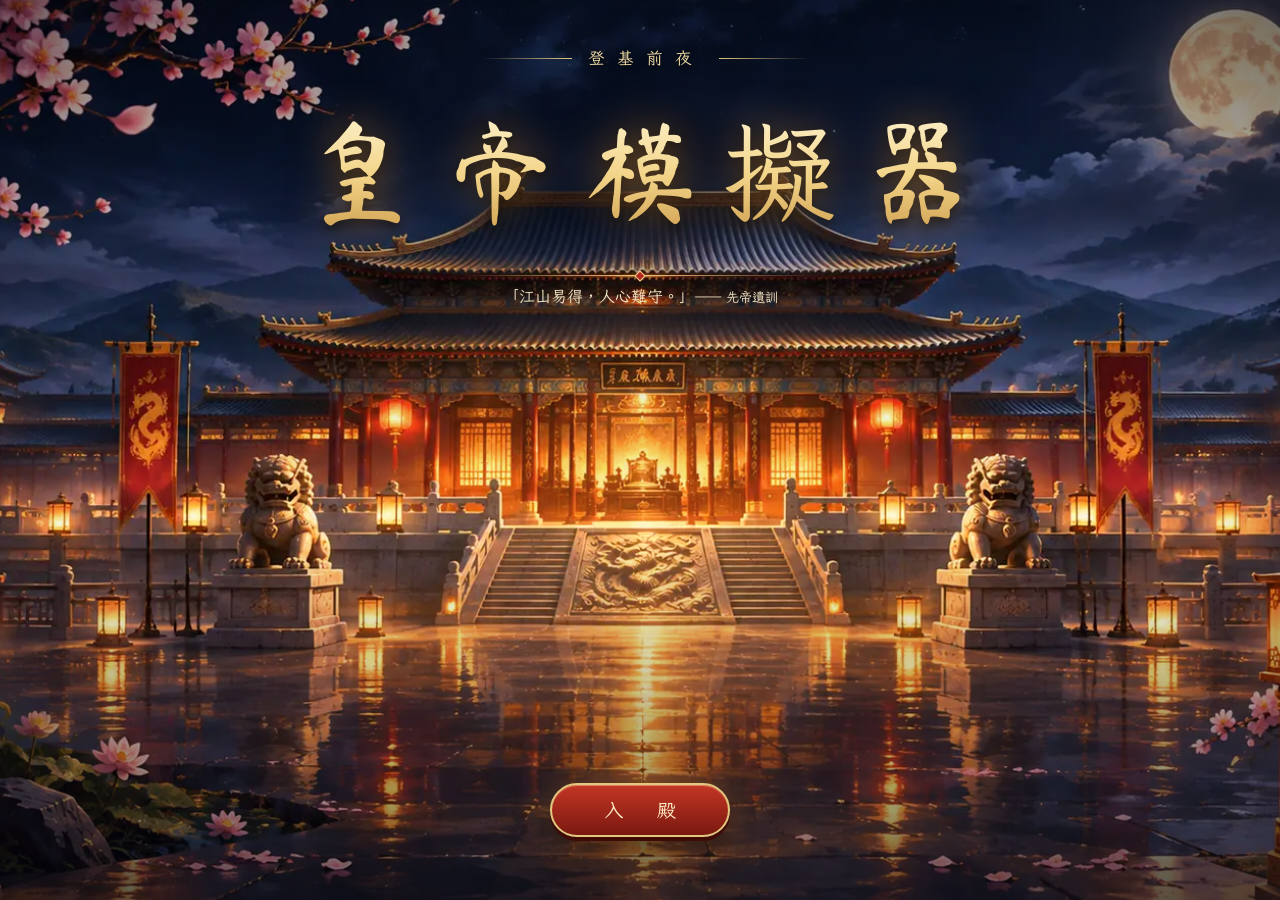
==== index.html @ 6cce8026 "Scale down in-game UI: smaller base font, compact landscape controls, narrower side columns Co-Autho" ====
<!DOCTYPE html>
<html lang="zh-Hant"><head><meta charset="utf-8"><meta name="viewport" content="width=device-width,initial-scale=1,viewport-fit=cover">
<title>皇帝模擬器</title>
<link rel="preconnect" href="https://fonts.googleapis.com"><link rel="preconnect" href="https://fonts.gstatic.com" crossorigin>
<link href="https://fonts.googleapis.com/css2?family=LXGW+WenKai+TC:wght@400;700&family=Ma+Shan+Zheng&display=swap" rel="stylesheet">
<style>:root{
 --paper:#E7ECEA;--paper2:#F6F8F6;--ink:#1B2630;--ink2:#14202B;--dim:#5E6B74;--line:#B7C3C1;
 --indigo:#243F73;--seal:#B3281F;--gold:#8C6A1F;--goldhi:#E8D5A0;--jade:#2E6B57;--amber:#A9650E;
 --bg:var(--paper);--bg2:var(--paper2);--panel:var(--paper2);--panel2:#EDF1EF;
 --gold2:var(--indigo);--red:var(--seal);--good:var(--jade);--warn:var(--amber);--bad:var(--seal);--blue:#3E63A8;
 --brush:'Ma Shan Zheng','LXGW WenKai TC','Kaiti TC','STKaiti',serif;
 --body:'LXGW WenKai TC','Kaiti TC','STKaiti','DFKai-SB','Noto Serif TC',serif}
*{box-sizing:border-box;-webkit-tap-highlight-color:transparent}
html,body{margin:0;background:var(--paper);color:var(--ink);font-family:var(--body);font-size:16px;line-height:1.65}
body{min-height:100vh;background-color:var(--paper);background-image:url("data:image/svg+xml,%3Csvg xmlns='http://www.w3.org/2000/svg' width='160' height='160'%3E%3Cfilter id='n'%3E%3CfeTurbulence type='fractalNoise' baseFrequency='.9' numOctaves='2' stitchTiles='stitch'/%3E%3CfeColorMatrix values='0 0 0 0 .1 0 0 0 0 .15 0 0 0 0 .2 0 0 0 .07 0'/%3E%3C/filter%3E%3Crect width='160' height='160' filter='url(%23n)'/%3E%3C/svg%3E")}
a{color:var(--indigo);cursor:pointer;text-decoration:none;border-bottom:1px dotted var(--indigo)}
:focus-visible{outline:2px solid var(--indigo);outline-offset:2px}
button{font-family:inherit;font-size:.95rem;color:var(--ink);background:var(--paper2);border:1px solid var(--ink);border-radius:2px;padding:6px 13px;cursor:pointer;line-height:1.35;box-shadow:2px 2px 0 var(--line);transition:background .12s,box-shadow .12s,transform .12s}
button:hover{background:#DCE5E3;box-shadow:2px 2px 0 var(--indigo)}
button:active{transform:translate(2px,2px);box-shadow:none}
button.pri{background:var(--indigo);border-color:var(--indigo);color:#F3F6F8;box-shadow:inset 0 0 0 2px var(--indigo),inset 0 0 0 3px #ffffff66,2px 2px 0 var(--line)}
button.pri:hover{background:#2D4E8C}
button.gold{background:var(--seal);border-color:var(--seal);color:#FBF1EC;box-shadow:inset 0 0 0 2px var(--seal),inset 0 0 0 3px #ffffff66,2px 2px 0 var(--line)}
button.gold:hover{background:#C2342A}
button.sm{padding:3px 9px;font-size:.84rem}
button.warn{border-color:var(--seal);color:var(--seal)}button.warn:hover{background:#F3DDD6}
button:disabled{opacity:.4;cursor:default;box-shadow:none}
h1,h2,h3,h4{margin:.2em 0;font-weight:700;letter-spacing:.05em}
h2{font-size:1.3rem;color:var(--ink)}h3{font-size:1.05rem;color:var(--indigo)}
h4{font-size:1rem;color:var(--ink);border-bottom:1px solid var(--line);padding-bottom:4px;margin:20px 0 8px}
h4::before{content:'';display:inline-block;width:.42em;height:.95em;background:var(--seal);margin-right:.55em;vertical-align:-.13em}
#wrap{max-width:1080px;margin:0 auto;padding:0 14px 90px}

/* 年號橫幅 */
#top{position:sticky;top:0;z-index:20;background:var(--ink2);border-bottom:3px solid var(--seal);padding:10px 16px;margin:0 -14px;display:flex;flex-wrap:wrap;gap:10px 18px;align-items:center;justify-content:space-between;color:#C5D0D6}
#top .date{font-family:var(--brush);font-size:1.7rem;line-height:1.15;color:var(--goldhi);letter-spacing:.06em}
#top .date small{font-family:var(--body);color:#9FB0BA;font-size:.88rem;display:block;letter-spacing:.03em;margin-top:2px}
#top .date small .warnc{color:#F0B25A}#top .date small .bad{color:#FF8A7A}
.ap{display:flex;gap:6px;align-items:center;font-size:.9rem;color:#9FB0BA}
.pip{width:15px;height:15px;border-radius:50%;border:1.5px solid #C9A24B;display:inline-block}.pip.on{background:#D8392B;border-color:#D8392B;box-shadow:0 0 0 2px #14202B,0 0 0 3px #D8392B88}
.btns{display:flex;gap:8px;flex-wrap:wrap}
#top button{background:transparent;color:var(--goldhi);border-color:#C9A24B;box-shadow:none}
#top button:hover{background:#ffffff14}
#top button.pri{background:var(--seal);border-color:#E8D5A0;color:#fff}

/* 數值 */
#stats{display:grid;grid-template-columns:repeat(auto-fit,minmax(122px,1fr));gap:4px 18px;margin:16px 0 10px}
.chip{border-top:2px solid var(--ink);padding:5px 1px 0;font-size:.9rem;color:var(--dim)}
.chip b{display:block;font-size:1.3rem;font-weight:700;color:var(--ink);font-variant-numeric:tabular-nums;line-height:1.3}
.chip b small,.chip small{font-size:.84rem;font-weight:400}
.chip .bar{margin-top:4px}
.chip[data-act]{cursor:pointer}.chip[data-act]:hover{border-top-color:var(--seal)}.chip[data-act]:hover b{color:var(--indigo)}
.bar{height:4px;background:var(--line);overflow:hidden}.bar i{display:block;height:100%;background:var(--indigo)}
.bar.g i{background:var(--jade)}.bar.r i{background:var(--seal)}.bar.b i{background:var(--blue)}.bar.w i{background:var(--amber)}

/* 分頁 */
.tabs{display:flex;gap:2px;overflow-x:auto;border-bottom:1px solid var(--ink);margin:8px 0 12px;scrollbar-width:none}
.tabs button{border:none;border-bottom:3px solid transparent;border-radius:0;background:none;box-shadow:none;white-space:nowrap;position:relative;padding:8px 14px;font-size:1rem;color:var(--dim)}
.tabs button:hover{background:#0000000a;color:var(--ink);box-shadow:none}
.tabs button.on{color:var(--indigo);font-weight:700;border-bottom-color:var(--seal)}
.tabs button .dot{position:absolute;top:2px;right:0;background:var(--seal);color:#fff;border-radius:9px;font-size:.65rem;padding:0 5px;line-height:15px;font-weight:400}

/* 卡片 */
.card{background:var(--panel);border:1px solid var(--line);border-radius:3px;padding:11px 14px;margin:10px 0}
.card.alert{border-left:4px solid var(--amber);background:#F8F3E8}
.card.crit{border-left:4px solid var(--seal);background:#F8ECE8}
.card.good{border-left:4px solid var(--jade)}
.card.dig{border-left:4px solid var(--indigo);background:#EDF1F7}
.card.memo.dil{background:#F8EEE6;border-color:#C98B6A;border-left:5px double var(--seal)}
.card.memo{background:#F7F1DD;border-color:#D8CBA0;border-left:4px double var(--seal)}
.card h3{margin:0 0 4px}
.row{display:flex;flex-wrap:wrap;gap:6px;align-items:center}.row.sp{justify-content:space-between}
.grid2{display:grid;grid-template-columns:1fr 1fr;gap:10px}.grid3{display:grid;grid-template-columns:repeat(3,1fr);gap:10px}

.dim{color:var(--dim)}.small{font-size:.85rem}.gold{color:var(--indigo)}.good{color:var(--jade)}.bad{color:var(--seal)}.warnc{color:var(--amber)}
.opts{display:flex;flex-wrap:wrap;gap:8px;margin-top:9px}.opts button small{display:block;color:var(--dim);font-size:.84rem}
.opts button.pri small,.opts button.gold small{color:#ffffffcc}
.tag{display:inline-block;border:1px solid var(--line);border-radius:2px;padding:0 8px;font-size:.86rem;margin:1px 2px;background:#E1E8E6}
.fac{display:inline-block;border-radius:2px;padding:0 6px;font-size:.86rem;color:#111;font-weight:700}
table{width:100%;border-collapse:collapse;font-size:.9rem}td,th{border-bottom:1px solid var(--line);padding:6px;text-align:left;vertical-align:top}th{color:var(--indigo);font-weight:700}
tr.click:hover{background:#DDE6E4;cursor:pointer}
.feed{max-height:340px;overflow:auto;font-size:.92rem}.feed div{padding:4px 0;border-bottom:1px dashed var(--line)}.feed .big{color:var(--indigo);font-weight:700}.feed .warn{color:var(--amber)}.feed .good{color:var(--jade)}
.feed time{color:var(--dim);font-size:.86rem;margin-right:8px}
.dig .big{color:var(--indigo);font-weight:700}.dig .warn{color:var(--amber)}
.delta{border:1px solid var(--line);border-radius:2px;padding:0 8px;font-size:.9rem;background:#fff}.delta.good{border-color:var(--jade);color:var(--jade)}.delta.bad{border-color:var(--seal);color:var(--seal)}
.why{padding:5px 0;font-size:.95rem;border-bottom:1px dashed var(--line)}
.pager{margin:8px 0}
a.sm{display:inline-block;border:1px solid var(--line);border-radius:2px;padding:0 9px;font-size:.88rem;margin:1px;background:#fff}a.sm:hover{border-color:var(--indigo);background:#EDF1F7}
.mem{font-size:.88rem;padding:3px 0}.mem .w{font-weight:700}
.badge{background:#F3DDD6;border:1px solid var(--seal);border-radius:2px;padding:0 6px;font-size:.84rem;margin-left:4px;color:var(--seal)}

/* 提示與彈窗 */
#toasts{position:fixed;bottom:16px;left:50%;transform:translateX(-50%);z-index:60;display:flex;flex-direction:column;gap:6px;align-items:center;width:min(560px,94vw);pointer-events:none}
.toast{background:var(--ink2);color:#EEF2F0;border-left:4px solid #C9A24B;border-radius:2px;padding:10px 15px;font-size:.93rem;white-space:pre-line;box-shadow:0 6px 24px #0007;animation:fi .22s}.toast.no{border-left-color:#E5483A}
@keyframes fi{from{opacity:0;transform:translateY(8px)}}
#ov{position:fixed;inset:0;background:#14202Bcc;z-index:50;display:none;align-items:flex-start;justify-content:center;overflow:auto;padding:24px 12px}
#ov.on{display:flex}
#md{background:var(--paper2);border:1px solid var(--ink);border-radius:2px;max-width:760px;width:100%;padding:16px 20px;position:relative;box-shadow:0 0 0 4px var(--paper2),0 0 0 5px var(--ink),0 24px 60px #000a}
#md .x{position:absolute;right:10px;top:8px}
.pm-top{display:flex;gap:16px;flex-wrap:wrap}
.port{width:150px;background:#26343F;padding:5px;border:1px solid var(--ink);box-shadow:0 0 0 3px var(--paper2),0 0 0 4px var(--gold);flex:none;margin:4px}.port svg{display:block}
.pm-info{flex:1;min-width:220px}
.stg{display:grid;grid-template-columns:repeat(3,1fr);gap:4px 12px;margin:6px 0}.stg div{font-size:.85rem}
.list{max-height:50vh;overflow:auto}.list .it{padding:8px 10px;border:1px solid var(--line);border-left:3px solid var(--line);border-radius:2px;margin:5px 0;cursor:pointer;background:#fff}.list .it:hover{border-left-color:var(--seal);background:#F1F5F3}.list .it small{color:var(--dim);display:block}
.mapwrap{background:#EADFC4;border:2px solid #B8924A;box-shadow:0 0 0 1px #F4EFE0 inset,0 4px 16px #0002;border-radius:2px;overflow:hidden}.mapmodes{margin-bottom:6px}.mapwrap svg{display:block;width:100%;max-width:520px;max-height:520px;height:auto;margin:0 auto}

/* 開場 */
.start{max-width:760px;margin:36px auto;text-align:center}
.start h1{font-family:var(--brush);font-weight:400;font-size:4.4rem;color:var(--ink);letter-spacing:.22em;margin:.1em 0 .2em;padding-left:.22em}
.start h1::after{content:'朕';display:inline-flex;align-items:center;justify-content:center;width:1.15em;height:1.15em;font-size:.34em;letter-spacing:0;padding:0;background:var(--seal);color:#FBEDE8;border-radius:3px;transform:rotate(-7deg);margin-left:.9em;vertical-align:1.6em;box-shadow:inset 0 0 0 2px var(--seal),inset 0 0 0 3px #ffffff77}
.scn{text-align:left;cursor:pointer;border:1px solid var(--line);border-left:5px solid var(--line);border-radius:2px;padding:11px 14px;margin:10px 0;background:var(--panel)}
.scn:hover{border-left-color:var(--gold)}.scn.on{border-color:var(--indigo);border-left:5px solid var(--indigo);background:#E6ECF4}
input,select,textarea{background:#fff;color:var(--ink);border:1px solid #8A9A98;border-radius:2px;padding:7px 9px;font-family:inherit;font-size:.95rem}
input:focus,select:focus,textarea:focus{border-color:var(--indigo)}
textarea{width:100%;min-height:90px}
.seg{display:inline-flex;border:1px solid var(--ink);border-radius:2px;overflow:hidden}
.seg button{border:none;border-radius:0;border-right:1px solid var(--line);background:var(--paper2);box-shadow:none}
.seg button:last-child{border-right:none}.seg button:hover{box-shadow:none;background:#DCE5E3}
.seg button.on{background:var(--indigo);color:#fff}
.front{height:7px;background:linear-gradient(90deg,var(--seal),#C9D3D1 50%,var(--jade));position:relative;margin:8px 0 2px}.front i{position:absolute;top:-4px;width:4px;height:15px;background:var(--ink);transform:translateX(-2px)}
.webwrap{overflow:auto;border:1px solid var(--ink);box-shadow:0 0 0 4px var(--paper2),0 0 0 5px var(--gold);margin:8px 5px;background:#EDF1EC}.webwrap svg{display:block;width:100%;min-width:760px;height:auto}
.lg{display:inline-block;width:.7em;height:.7em;border-radius:50%;margin-right:.4em;vertical-align:-.05em}button.pri .lg{box-shadow:0 0 0 1px #fff8}
.stream{border:1px solid var(--line);margin:6px 0 2px;overflow:hidden}.stream svg{display:block;width:100%;height:auto}
input[type=range]{accent-color:var(--seal);padding:0}
.lifewrap{overflow-x:auto;border:1px solid var(--line)}.lifewrap svg{display:block;width:100%;min-width:640px;height:auto}.ltxt{margin:6px 0;padding:6px 10px;background:#fff;border-left:3px solid var(--gold);min-height:2.4em}
.filebtn{display:inline-block;font-size:.95rem;border:1px solid var(--ink);border-radius:2px;padding:6px 13px;background:var(--paper2);cursor:pointer;box-shadow:2px 2px 0 var(--line);line-height:1.35}.filebtn:hover{background:#DCE5E3}
#md.wide{max-width:980px}.recap .rh{font-family:var(--brush);font-weight:400;font-size:2.6rem;letter-spacing:.2em;text-align:center;color:var(--ink);margin:.1em 0}.recap .rs{text-align:center}.recap .epi{font-size:1.1rem;line-height:1.9;text-align:center;margin:10px 18px;color:var(--ink);border-top:1px solid var(--line);border-bottom:1px solid var(--line);padding:10px 0}
#qb{display:none}
.card.mand{border-left:4px solid var(--gold);background:#F6F2E3}
.card.guide{border-left:4px solid var(--gold);background:#F5F1E4}.gi{font-size:.95rem;color:var(--dim)}.gi.done{color:var(--jade)}
.card.arcs{border-left:4px solid var(--seal);background:#FAF4F0}.arc{padding:4px 0;border-bottom:1px dashed var(--line)}.arc:last-child{border-bottom:none}
.say{font-size:1.05rem;line-height:1.7;margin-top:3px}.card.deb{background:#fff}
.decree{text-align:center;padding:10px 6px 4px;border:1px solid var(--line);outline:1px solid var(--line);outline-offset:-7px;background:#FBFAF5}
.decree .dh{font-family:var(--brush);font-size:2.6rem;letter-spacing:.3em;padding-left:.3em;color:var(--indigo);line-height:1.2}
.decree .dd{font-size:.9rem;color:var(--dim);margin-bottom:12px}
.decree .dt{font-family:var(--brush);font-size:1.5rem;line-height:1.7;margin:6px 14px 16px;color:var(--ink)}
.decree.war{background:#FAF0EC}.decree.war .dh{color:var(--seal)}
.decree.dis{background:#F7F1E4}.decree.dis .dh{color:var(--amber)}
.decree.win{background:#EEF5F0}.decree.win .dh{color:var(--jade)}
.decree.chapter .dh{font-size:3.4rem;letter-spacing:.35em}.decree.chapter .dd{font-size:1rem;letter-spacing:.2em;margin-bottom:6px}
.decree.edict .dt p{font-family:var(--body);font-size:1.05rem;line-height:1.7;margin:.6em 0}
/* 四季氛圍 */
#amb{position:fixed;inset:0;z-index:6;pointer-events:none;overflow:hidden}
#amb i{position:absolute;top:-24px;display:block;animation:amb-fall linear infinite;will-change:transform}
.s-sp i{width:calc(9px*var(--s));height:calc(7px*var(--s));background:#F0A9BC;border-radius:70% 0 70% 0;opacity:.55;animation-name:amb-petal}
.s-su i{top:auto;bottom:-10px;width:5px;height:5px;border-radius:50%;background:#E9C45A;box-shadow:0 0 10px 4px #F2D77A99;opacity:.0;animation-name:amb-fly}
.s-au i{width:calc(12px*var(--s));height:calc(8px*var(--s));background:#C9772E;border-radius:80% 0 80% 0;opacity:.5;animation-name:amb-petal}
.s-au i:nth-child(3n){background:#A9501F}.s-au i:nth-child(4n){background:#D9A441}
.s-wi i{width:calc(6px*var(--s));height:calc(6px*var(--s));background:#fff;border-radius:50%;box-shadow:0 0 3px 1px #9DB2C4;opacity:.8;animation-name:amb-snow}
@keyframes amb-petal{0%{transform:translate(0,-20px) rotate(0)}50%{transform:translate(40px,55vh) rotate(200deg)}100%{transform:translate(-20px,110vh) rotate(420deg)}}
@keyframes amb-snow{0%{transform:translate(0,-20px)}50%{transform:translate(-25px,55vh)}100%{transform:translate(15px,110vh)}}
@keyframes amb-fly{0%{transform:translate(0,0);opacity:0}15%{opacity:.9}50%{transform:translate(30px,-40vh);opacity:.5}85%{opacity:.9}100%{transform:translate(-20px,-85vh);opacity:0}}
body.war::after{content:'';position:fixed;inset:0;z-index:7;pointer-events:none;box-shadow:inset 0 0 90px 10px #B3281F55;animation:warpulse 5s ease-in-out infinite}
@keyframes warpulse{0%,100%{opacity:.55}50%{opacity:1}}
.seas{display:inline-flex;align-items:center;justify-content:center;width:1.5rem;height:1.5rem;margin-right:.5rem;background:var(--seal);color:#FBEDE8;font-family:var(--body);font-size:.85rem;border-radius:2px;vertical-align:.25em;transform:rotate(-4deg);box-shadow:inset 0 0 0 1px #ffffff77}
@media(prefers-reduced-motion:reduce){#amb,body.war::after{display:none}}
.pro{text-align:center;padding:12px 8px 6px;background:#FBFAF5;border:1px solid var(--line);outline:1px solid var(--line);outline-offset:-7px}
.pro-h{font-family:var(--brush);font-size:2.3rem;letter-spacing:.4em;padding-left:.4em;color:var(--indigo)}
.pro-t{font-size:1.18rem;line-height:2.05;margin:12px 16px 18px;text-align:left;text-indent:2em}
.pro-c{display:grid;gap:8px;margin:6px 14px 12px}.pro-c button{text-align:left;padding:10px 14px}.pro-c button b{font-size:1.1rem}.pro-c button small{display:block;color:var(--dim);margin-top:2px}
/* 序幕 */
body[data-scn=a]{background-image:linear-gradient(#E4D6E2,#EDE3E6 45%,transparent 95%)}
body[data-scn=b]{background-image:linear-gradient(#EADFC8,#EFE8D8 45%,transparent 95%)}
body[data-scn=c]{background-image:linear-gradient(#E6CFC8,#EDDDD7 45%,transparent 95%)}
.splash{position:fixed;inset:0;z-index:35;background:#0A1424;overflow:hidden;cursor:pointer}
.sp-art{position:absolute;inset:0;width:100%;height:100%}
.sp-fx i{position:absolute;top:-10px;width:5px;height:5px;border-radius:50% 0 50% 50%;background:#F2C98B;animation:fall linear infinite}
@keyframes fall{from{transform:translate(0,-10px) rotate(0)}to{transform:translate(70px,110vh) rotate(360deg)}}
.lant{animation:flick 3.2s ease-in-out infinite;transform-box:fill-box}.win{animation:flick 4.4s ease-in-out infinite alternate}
@keyframes flick{0%,100%{opacity:.78}50%{opacity:1}}
.stars circle{animation:flick 3s ease-in-out infinite alternate}
.birds{animation:fly 46s linear infinite}@keyframes fly{from{transform:translateX(-160px)}to{transform:translateX(1000px)}}
.sp-title{position:absolute;top:13vh;left:0;right:0;text-align:center;color:#F4E8C8;pointer-events:none}
.sp-title h1{font-family:var(--brush);font-weight:400;font-size:clamp(3.2rem,14vw,6.4rem);letter-spacing:.2em;padding-left:.2em;margin:.05em 0;color:#F8EBC8;text-shadow:0 0 30px #E8B25A99,0 2px 0 #00000055;clip-path:inset(0 100% 0 0);animation:wipe 2.8s .5s cubic-bezier(.6,0,.2,1) forwards}
@keyframes wipe{to{clip-path:inset(0 0 0 0)}}
.sp-sub{opacity:0;animation:fadein 1.6s .2s forwards;letter-spacing:.6em;padding-left:.6em;color:#E8D5A0;font-size:1rem}
.sp-line{width:0;height:1px;background:linear-gradient(90deg,transparent,#C9A24B,transparent);margin:6px auto 0;animation:wline 2s 2.4s forwards}
@keyframes wline{to{width:min(60vw,360px)}}@keyframes fadein{to{opacity:1}}
.sp-cta{position:absolute;left:0;right:0;bottom:calc(8vh + env(safe-area-inset-bottom));display:flex;gap:12px;justify-content:center;opacity:0;animation:fadein 1.4s 2.6s forwards}
.sp-cta button{font-size:1.1rem;padding:10px 30px;letter-spacing:.3em}.sp-cta .ghost{background:#0A142499;color:#E8D5A0;border-color:#C9A24B;box-shadow:none;letter-spacing:.1em;padding:10px 18px}
/* 擇一朝 */
.start h1{font-size:2.6rem;letter-spacing:.35em;padding-left:.35em}.start h1::after{display:none}
.start .intro{max-width:34em;margin:.4em auto 14px;font-size:.95rem}
.scns{display:grid;grid-template-columns:repeat(3,1fr);gap:14px;text-align:left}
.scn{padding:0;border:1px solid var(--line);border-left:1px solid var(--line);background:var(--panel);overflow:hidden;transition:transform .2s,box-shadow .2s;margin:0}
.scn .art{position:relative;aspect-ratio:360/200;background:#1a1218}.scn .art svg{display:block;width:100%;height:100%;filter:saturate(.7) brightness(.82);transition:filter .4s}
.scn .cap{position:absolute;left:0;right:0;bottom:0;padding:26px 12px 8px;background:linear-gradient(transparent,#0A0610dd);color:#F4E8C8;display:flex;flex-direction:column}
.scn .cap b{font-family:var(--brush);font-weight:400;font-size:1.7rem;letter-spacing:.14em;line-height:1.1}.scn .cap span{font-size:.86rem;opacity:.85}
.scn .body{padding:9px 12px 11px;line-height:1.55}
.scn.on{border-color:var(--gold);box-shadow:0 0 0 3px var(--paper2),0 0 0 4px var(--gold),0 10px 28px #0004;transform:translateY(-3px)}.scn.on .art svg{filter:none}
.namecard{text-align:left;margin-top:16px}.namecard input{font-size:1.1rem;width:7em;border:none;border-bottom:2px solid var(--ink);background:transparent;border-radius:0;text-align:center;font-family:var(--brush)}
.focuses{display:grid;grid-template-columns:repeat(3,1fr);gap:8px}.focuses button{text-align:left;padding:7px 10px}.focuses button small{display:block;color:var(--dim);font-size:.84rem;margin-top:1px}.focuses button.on{background:var(--indigo);color:#fff;border-color:var(--indigo)}.focuses button.on small{color:#ffffffbb}
button.big{font-size:1.15rem;padding:10px 34px;letter-spacing:.3em}
@media(max-width:760px),(max-height:520px) and (orientation:landscape){.scns{grid-template-columns:1fr}.focuses{grid-template-columns:repeat(2,1fr)}.scn{display:block}}
@media(prefers-reduced-motion:reduce){.sp-title h1{clip-path:none}.sp-sub,.sp-cta{opacity:1}.sp-line{width:min(60vw,360px)}}
@media(max-width:760px),(max-height:520px) and (orientation:landscape){
 html,body{font-size:15px}.grid2,.grid3{grid-template-columns:1fr}
 #wrap{padding:0 10px 132px}
 #top{position:sticky;top:0;margin:0 -10px;padding:6px 12px;gap:2px 10px;border-bottom-width:2px}
 #top .date{font-size:1.3rem}#top .date small{font-size:.82rem}#top .btns{display:none}.ap{font-size:.84rem}
 #stats{display:flex;overflow-x:auto;gap:14px;margin:10px -10px 6px;padding:0 10px 4px;scrollbar-width:none}#stats .chip{flex:none;min-width:98px}
 .tabs{position:fixed;left:0;right:0;bottom:0;z-index:30;margin:0;background:var(--ink2);border-top:2px solid var(--seal);border-bottom:none;padding:2px 4px calc(2px + env(safe-area-inset-bottom));gap:0}
 .tabs button{flex:1 0 auto;padding:10px 12px;color:#9FB0BA;border-bottom:3px solid transparent}
 .tabs button:hover{background:none;color:#fff}
 .tabs button.on{color:var(--goldhi);border-bottom-color:#C9A24B}
 .tabs button .dot{top:4px}
 #qb{display:flex;position:fixed;left:10px;right:10px;bottom:calc(52px + env(safe-area-inset-bottom));z-index:29;gap:8px}
 #qb button{flex:1;padding:10px 6px;box-shadow:0 3px 12px #0005}
 #toasts{bottom:118px}
 button,.opts button{min-height:40px}button.sm{min-height:34px}
 .start h1{font-size:3.2rem}.decree .dh{font-size:2rem}.decree .dt{font-size:1.25rem;margin:6px 6px 14px}
 #ov{padding:8px 6px}#md{padding:14px;box-shadow:0 0 0 3px var(--paper2),0 0 0 4px var(--ink)}
}
@media(prefers-reduced-motion:reduce){*{transition:none!important;animation:none!important}}

.card.memo.dil{background:#F8EEE6;border-color:#C98B6A}

.colls{display:grid;grid-template-columns:repeat(auto-fill,minmax(128px,1fr));gap:10px;margin:8px 0}
.coll{border:1px dashed var(--line);padding:10px 8px;text-align:center;background:#F0F3F1;opacity:.75}
.coll .cs{width:46px;height:46px;margin:0 auto 6px;display:flex;align-items:center;justify-content:center;border:1px dashed var(--line);color:var(--line);font-family:var(--brush);font-size:1.5rem;border-radius:3px}
.coll b{display:block;color:var(--dim)}.coll small{display:block;color:var(--dim);font-size:.84rem;line-height:1.4;margin-top:2px}
.coll.got{border:1px solid var(--gold);background:#FBF7E8;opacity:1}.coll.got .cs{background:var(--seal);color:#FBEDE8;border:none;transform:rotate(-4deg);box-shadow:inset 0 0 0 2px var(--seal),inset 0 0 0 3px #ffffff77;font-size:1.05rem;letter-spacing:0}.coll.got b{color:var(--ink)}
.cardbox{max-width:420px;margin:8px auto;box-shadow:0 6px 24px #0003}.cardbox svg{display:block}

.zp{position:fixed;inset:0;display:flex;align-items:center;justify-content:center;pointer-events:none;z-index:200}
.zp b{font-family:var(--brush);font-size:7rem;line-height:1;color:#B3342D;border:6px solid #B3342D;padding:0 14px;border-radius:6px;background:#fff0;text-shadow:0 0 1px #B3342D;animation:zp .9s ease-out forwards}
.zp b.bk{color:#4A4A55;border-color:#4A4A55;text-shadow:0 0 1px #4A4A55}
@keyframes zp{0%{transform:scale(2.6) rotate(-14deg);opacity:0}22%{transform:scale(1) rotate(-6deg);opacity:1}75%{transform:scale(1) rotate(-6deg);opacity:1}100%{transform:scale(1) rotate(-6deg);opacity:0}}
@media (prefers-reduced-motion:reduce){.zp b{animation:none;opacity:.9}}
.bj p{margin:.6em 0;line-height:1.9}.bj .bz{border-top:1px dashed var(--line);padding-top:.6em;color:var(--seal)}
.tier{display:inline-block;font-weight:400;font-size:.84rem;padding:0 6px;border-radius:2px;color:#fff;background:#8b8a80}.tier.t0{background:#B3342D}.tier.t1{background:#6a7f8a}.tier.t2{background:#9c9a8c}.card.memo.t0{border-left-color:#B3342D}.card.memo.t2{opacity:.88}
.dig1{margin:4px 0 6px;color:var(--seal);font-size:.92rem}

details.cust{margin:8px 0;border:1px dashed var(--line);padding:6px 10px}details.cust summary{cursor:pointer;color:var(--dim)}.chips{display:flex;gap:6px;flex-wrap:wrap}
@media(max-width:520px){.card.memo .opts button{flex:1 1 44%;min-height:44px}.opts button.sm{min-height:40px}.tabs button{min-height:48px}.opts{gap:8px}}
.fold{margin:6px 0}.foldh{width:100%;text-align:left;background:transparent;border:0;border-bottom:1px solid var(--line);padding:8px 2px;font-family:inherit;font-size:1rem;color:var(--ink);cursor:pointer}
body.hc{--ink:#000;--dim:#2c343a;--line:#6b7679}body.hc .dim,body.hc .small.dim{color:#2c343a!important}body.hc .card{border-color:#6b7679}body.rm *,body.rm *::before,body.rm *::after{animation:none!important;transition:none!important}body.rm .sp-title h1{clip-path:none}body.rm .sp-sub,body.rm .sp-cta{opacity:1}
.focuses.diffs{grid-template-columns:repeat(3,1fr)}.focuses.diffs button small{font-size:.82rem}.startcta{display:grid;grid-template-columns:1fr 1fr;gap:10px;margin-top:14px}.startcta .big{grid-column:1/-1;padding:14px}.startcta button{min-height:46px}

/* ===================================================================
   朝堂改版 v2 —— 分層架構
   L0 場景層 #scene（固定的宮殿內景，只作背景）
   L1 框架層 頂欄／導覽／數值（半透明、不加框）
   L2 內容層 宣紙(.card/.sdb/.sheet)與深木(.sdh/.tabs)兩種材質
   L3 裝飾層 光影、案頭小物（pointer-events:none）
   色彩職責：朱紅＝主要決策／選取／緊急；金＝標題與少量點綴；其餘為木與紙
   =================================================================== */
body.ingame{
 --ink:#2B1E14;--ink2:#160E0A;--dim:#7A664C;--line:#D3BE92;
 --paper:#EFE5CE;--paper2:#F8F1DF;--panel:#F8F1DF;--panel2:#EBDFC3;
 --gold:#D2AE62;--goldhi:#EBD39A;--gold-d:#8E6B2F;--cin:#B3281F;--cin-d:#7A1810;--indigo:#5A3A1C;
 --txt:#EADDBF;--mut:#B9A57F;
 --paper-tex:url("data:image/svg+xml,%3Csvg xmlns='http://www.w3.org/2000/svg' width='220' height='220'%3E%3Cfilter id='n'%3E%3CfeTurbulence type='fractalNoise' baseFrequency='.8' numOctaves='3' seed='3'/%3E%3CfeColorMatrix values='0 0 0 0 .42 0 0 0 0 .32 0 0 0 0 .18 0 0 0 .16 0'/%3E%3C/filter%3E%3Crect width='220' height='220' filter='url(%23n)'/%3E%3C/svg%3E");
 --paper-bg:var(--paper-tex),radial-gradient(ellipse at 28% 0,#FBF4E0,#F1E5C7 70%,#E8D8B2);
 background:#0b0605;color:var(--txt)}
body.ingame #scene{position:fixed;inset:0;z-index:0;pointer-events:none;overflow:hidden}
body.ingame #scene svg{position:absolute;inset:0;width:100%;height:100%}
body.ingame #scene::after{content:'';position:absolute;inset:0;background:linear-gradient(180deg,rgba(8,4,3,.18) 0,rgba(8,4,3,.5) 24%,rgba(8,4,3,.86) 52%,rgba(8,4,3,.94))}
#scene{display:none}body.ingame #scene{display:block}
body.ingame #wrap{position:relative;z-index:1;max-width:1560px;padding:0 18px 120px}
body.ingame #amb{z-index:2}

/* ---------- L1 頂欄 ---------- */
body.ingame #top{margin:0 -18px;padding:6px 22px;background:linear-gradient(180deg,rgba(10,5,4,.94),rgba(10,5,4,.55));backdrop-filter:blur(6px);border-bottom:1px solid rgba(210,174,98,.26);box-shadow:none;color:var(--txt);overflow:visible}
body.ingame #top::after{display:none}
.brand{display:flex;align-items:center;gap:10px;font-family:var(--brush);font-size:1.7rem;color:var(--goldhi);letter-spacing:.1em;text-shadow:0 2px 6px #000;padding-right:20px;border-right:1px solid rgba(210,174,98,.25)}
body.ingame #top .date{font-size:1.45rem;color:#F3E2B0;text-shadow:0 2px 6px #000}
body.ingame #top .date .seas{display:inline-flex;align-items:center;justify-content:center;width:1.55em;height:1.55em;margin-right:.55em;background:var(--cin);color:#FFF1D0;font-size:.85rem;border-radius:3px;vertical-align:.1em;box-shadow:inset 0 0 0 1px rgba(255,236,190,.4)}
body.ingame #top .date small{color:var(--mut);text-shadow:none}
body.ingame .ap{color:var(--mut)}
body.ingame .pip{border-color:var(--gold)}body.ingame .pip.on{background:var(--cin);border-color:var(--cin);box-shadow:0 0 0 2px #160E0A,0 0 0 3px rgba(179,40,31,.55)}
.acts{display:flex;gap:2px}
.acts button{display:flex;flex-direction:column;align-items:center;gap:1px;min-width:50px;padding:5px 7px 3px;background:transparent;border:0;border-radius:6px;box-shadow:none;color:var(--goldhi);font-size:.68rem}
.acts button:hover{background:rgba(255,236,190,.1);box-shadow:none}.acts button:active{transform:none}
/* ---------- 數值列：緊湊自適應 ---------- */
body.ingame #stats{display:flex;flex-wrap:wrap;gap:0;margin:10px 0 12px;padding:2px 4px;background:linear-gradient(90deg,rgba(16,8,5,.82),rgba(34,16,10,.82),rgba(16,8,5,.82));backdrop-filter:blur(6px);border-radius:8px;box-shadow:0 8px 24px rgba(0,0,0,.45),inset 0 1px 0 rgba(255,226,170,.1)}
body.ingame .chip{flex:1 1 150px;display:flex;gap:8px;align-items:center;padding:6px 12px;border:0;border-right:1px solid rgba(210,174,98,.14);color:var(--mut);position:relative;min-width:0}
body.ingame .chip:last-child{border-right:0}
body.ingame .chip .ci{color:var(--gold);display:flex;flex:none}
body.ingame .chip .cb{flex:1;min-width:0;display:flex;flex-wrap:wrap;align-items:baseline;gap:0 7px}
body.ingame .chip .cl{font-size:.84rem;color:var(--mut)}
body.ingame .chip b{display:inline;font-size:1.08rem;color:#F6EAD0;font-weight:700;line-height:1.35;white-space:nowrap}
body.ingame .chip b small,body.ingame .chip small{font-size:.82rem;color:var(--mut);font-weight:400}
body.ingame .chip small.good{color:#7ED29A}body.ingame .chip small.bad{color:#FF9482}
body.ingame .chip .bar{flex:1 1 100%;height:3px;margin-top:2px;background:rgba(0,0,0,.45);border-radius:2px}
body.ingame .chip[data-act]:hover{background:rgba(255,236,190,.06)}
/* ---------- 殼 ---------- */
#shell{display:grid;grid-template-columns:166px minmax(0,1fr);gap:18px;align-items:start}
body.ingame #shell:has(#side){grid-template-columns:166px minmax(0,1fr) 320px}
/* 左導覽：深木牌匾 */
body.ingame .tabs{display:flex;flex-direction:column;gap:6px;margin:0;border:0;overflow:visible;position:sticky;top:70px}
body.ingame .tabs button{position:relative;display:flex;align-items:center;gap:10px;text-align:left;padding:10px 12px 10px 14px;font-size:1rem;color:#D9C8A3;background:linear-gradient(180deg,rgba(62,34,22,.92),rgba(30,16,11,.94));border:0;border-radius:3px 12px 12px 3px;box-shadow:inset 0 1px 0 rgba(255,214,150,.12),0 3px 8px rgba(0,0,0,.5);white-space:nowrap}
body.ingame .tabs button::before{content:'';position:absolute;left:0;top:7px;bottom:7px;width:3px;border-radius:2px;background:transparent}
body.ingame .tabs button:hover{background:linear-gradient(180deg,rgba(84,46,30,.95),rgba(40,21,14,.95));color:#fff;box-shadow:inset 0 1px 0 rgba(255,214,150,.18),0 3px 8px rgba(0,0,0,.5)}
body.ingame .tabs button.on{color:#FFF1C9;font-weight:700;background:linear-gradient(180deg,#a92d20,#6a170f);box-shadow:inset 0 1px 0 rgba(255,220,170,.3),0 4px 14px rgba(179,40,31,.35)}
body.ingame .tabs button.on::before{background:var(--gold)}
body.ingame .tabs .ico{flex:none;color:var(--gold)}body.ingame .tabs button.on .ico{color:#FFE9A8}
body.ingame .tabs .dot{position:absolute;top:-5px;right:-4px;background:var(--cin);color:#fff;border:1px solid #FFE9A8;font-size:.65rem;padding:0 5px;border-radius:9px;line-height:15px}

/* ---------- 英雄區（頁面標題疊在場景上） ---------- */
.hero{padding:6px 4px 14px}
.hero h1{margin:0;font-family:var(--brush);font-weight:400;font-size:4rem;line-height:1.1;letter-spacing:.14em;background:linear-gradient(180deg,#FFF6DA 10%,#E6C77C 70%,#B9904A);-webkit-background-clip:text;background-clip:text;color:transparent;filter:drop-shadow(0 3px 5px rgba(0,0,0,.75))}
.hero p{margin:4px 0 0;letter-spacing:.3em;color:#E9D7AB;font-size:.95rem;text-shadow:0 1px 4px #000}

/* ---------- L2 材質：宣紙 ---------- */
body.ingame #pane{min-width:0;color:var(--txt)}
body.ingame #pane .card,body.ingame .sdb{background:var(--paper-bg);color:var(--ink);border:0;border-radius:3px;box-shadow:0 8px 18px rgba(0,0,0,.45),inset 0 0 0 1px rgba(142,107,47,.28)}
body.ingame #pane .card{padding:12px 16px;margin:12px 0}
body.ingame #pane .card h3{color:#4a2a14;font-size:1.05rem;margin:0 0 5px}
body.ingame #pane .card h3::before{content:'';display:inline-block;width:6px;height:6px;background:var(--cin);transform:rotate(45deg);margin-right:8px;vertical-align:.18em}
body.ingame #pane .card .dim,body.ingame #pane .card .small.dim{color:var(--dim)}
body.ingame #pane .card .small,body.ingame #pane .card label{color:var(--ink)}
body.ingame #pane .card h4{color:var(--ink);border-bottom-color:var(--line)}
body.ingame #pane h4{color:var(--goldhi);border-bottom:1px solid rgba(210,174,98,.25)}
body.ingame #pane h4::before{background:var(--cin)}
body.ingame #pane h3,body.ingame #pane h2{color:var(--goldhi)}
body.ingame #pane .card h2{color:var(--ink)}
body.ingame #pane .dim,body.ingame #pane .small.dim{color:var(--mut)}
body.ingame #pane .small,body.ingame #pane label{color:#D9C8A3}
body.ingame #pane a{color:#7A2418}body.ingame #pane>a,body.ingame #pane .dim a{color:#E8B86A}
body.ingame .foldh{color:var(--goldhi);box-shadow:none;background:transparent;border-radius:0;border:0;border-bottom:1px solid rgba(210,174,98,.25)}
body.ingame .foldh:hover{background:rgba(255,236,190,.07);box-shadow:none}
/* 按鈕：紙籤（預設）／朱印（主要）／銅褐（次要） */
body.ingame #pane button,body.ingame #md button{background:linear-gradient(180deg,#F8F0DB,#E8D9B3);border:1px solid #B79A62;border-radius:3px;box-shadow:0 1px 0 rgba(255,255,255,.6) inset,0 2px 3px rgba(0,0,0,.25);color:var(--ink)}
body.ingame #pane button:hover,body.ingame #md button:hover{background:linear-gradient(180deg,#FFF8E4,#EFE0BA);box-shadow:0 1px 0 #fff inset,0 3px 6px rgba(0,0,0,.3)}
body.ingame #pane button:active,body.ingame #md button:active{transform:translateY(1px);box-shadow:none}
body.ingame #pane button.pri,body.ingame #md button.pri{background:linear-gradient(180deg,#7a5230,#4a2f18);border-color:#2e1c0e;color:#F6E9C8}
body.ingame #pane button.gold,body.ingame #md button.gold,body.ingame #pane button.seal{background:linear-gradient(180deg,#b9301f,#7a1810);border-color:#4a0d08;color:#FFF1D0;box-shadow:inset 0 1px 0 rgba(255,210,160,.35),0 2px 4px rgba(0,0,0,.4)}
body.ingame #pane button.warn,body.ingame #md button.warn{color:var(--cin-d);border-color:#B3281F}
body.ingame #pane button:disabled{opacity:.45;box-shadow:none}
body.ingame #pane input,body.ingame #pane select,body.ingame #pane textarea{background:rgba(255,251,240,.9);border:1px solid #B79A62;color:var(--ink);border-radius:3px}
body.ingame #md{color:var(--ink)}body.ingame #md .dim,body.ingame #md .small.dim{color:var(--dim)}body.ingame #md .small,body.ingame #md label{color:var(--ink)}
body.ingame #md h2,body.ingame #md h3,body.ingame #md h4{color:var(--ink)}body.ingame #md h4{border-bottom-color:var(--line)}
body.ingame #md a{color:#7A2418}body.ingame #md .good{color:#2E6B57}body.ingame #md .bad{color:#B3281F}
.tier.t0{background:var(--cin)}
body.ingame .card.memo.t0{border-left:0;box-shadow:0 8px 18px rgba(0,0,0,.45),inset 4px 0 0 var(--cin),inset 0 0 0 1px rgba(142,107,47,.28)}

/* ---------- 右欄：深木標題＋宣紙內文 ---------- */
#side{display:flex;flex-direction:column;gap:14px;position:sticky;top:70px}
.sd{border-radius:6px;overflow:hidden;box-shadow:0 10px 24px rgba(0,0,0,.5)}
.sdh{display:flex;align-items:center;gap:8px;padding:8px 14px;background:linear-gradient(180deg,rgba(74,38,24,.96),rgba(34,17,11,.98));color:var(--goldhi);box-shadow:inset 0 1px 0 rgba(255,214,150,.14)}
.sdh b{flex:1;font-family:var(--brush);font-weight:400;font-size:1.3rem;letter-spacing:.12em}
.sdh a{font-size:.86rem;color:var(--mut);cursor:pointer}.sdh a:hover{color:#fff}
.sdb{border-radius:0 0 4px 4px!important;padding:10px 14px}
.nw{padding:7px 0;font-size:.9rem;color:var(--ink);border-bottom:1px dashed rgba(142,107,47,.35);line-height:1.55}
.nw:last-child{border-bottom:0}.nw time{display:block;font-size:.84rem;color:var(--dim)}
.nw.crit,.nw.warn{color:var(--cin-d)}
.gi{display:flex;align-items:center;gap:10px;padding:5px 0;color:var(--ink);font-size:1rem}
.gi i{flex:none;width:18px;height:18px;border:2px solid #8a7a58;border-radius:50%;position:relative}
.gi.done{color:#2E6B57}.gi.done i{border-color:#2E6B57;background:#2E6B57}.gi.done i::after{content:'✓';position:absolute;inset:0;color:#fff;font-size:13px;line-height:14px;text-align:center}
.tip{margin-top:8px;padding-top:8px;border-top:1px dashed rgba(142,107,47,.35);color:var(--cin-d);font-size:.88rem}.tip b{margin-right:8px}
.wd{display:grid;grid-template-columns:1fr 110px;gap:10px}
.mini{cursor:pointer;border-radius:3px;overflow:hidden;box-shadow:0 0 0 1px rgba(142,107,47,.4)}
.mini svg{display:block;width:100%;height:auto}.mini svg *{pointer-events:none}
.rgs{display:flex;flex-direction:column;gap:6px;justify-content:center;font-size:.84rem;color:var(--ink)}
.rgs .rg{display:flex;align-items:center;gap:5px;white-space:nowrap}
.rgs i{width:9px;height:9px;border-radius:50%;background:#2E8B5A;flex:none}.rgs i.r{background:#C0392B}.rgs i.o{background:#D58A22}
.rgs b.r{color:#B3281F}.rgs b.o{color:#A9650E}.rgs b.g{color:#2E6B57}
.pps{display:grid;grid-template-columns:repeat(4,1fr);gap:6px}
.pp{text-align:center;font-size:.86rem;color:var(--ink);cursor:pointer}
.pp .pf{border-radius:3px;overflow:hidden;aspect-ratio:1/1.15;background:#1a0f0b;display:flex;align-items:center;justify-content:center;box-shadow:0 0 0 1px rgba(142,107,47,.5)}
.pp .pf>*{max-width:100%;height:auto;display:block}.pp.empty{cursor:default;opacity:.65}.pp.empty .pf{color:#9a8660;background:#E4D6B4}
.pp span{display:block;margin-top:3px}

/* ---------- 御案與聖旨（朝政） ---------- */
.desk{position:relative;margin:4px 0 20px;padding:30px 26px 120px;border-radius:12px;background:linear-gradient(180deg,rgba(20,9,6,.0),rgba(38,18,11,.86) 18%,rgba(22,11,8,.94));box-shadow:0 16px 34px rgba(0,0,0,.5),inset 0 1px 0 rgba(255,214,150,.1)}
.desk::before{content:'';position:absolute;top:0;bottom:0;left:50%;width:min(620px,62%);transform:translateX(-50%);background:linear-gradient(90deg,rgba(0,0,0,.35),rgba(122,24,16,.85) 8%,rgba(150,34,22,.9) 50%,rgba(122,24,16,.85) 92%,rgba(0,0,0,.35));box-shadow:inset 0 0 0 2px rgba(210,174,98,.0)}
.desk::after{content:'';position:absolute;top:0;bottom:0;left:50%;width:min(620px,62%);transform:translateX(-50%);background:linear-gradient(90deg,transparent 0 3%,rgba(210,174,98,.55) 3% 3.4%,transparent 3.4% 96.6%,rgba(210,174,98,.55) 96.6% 97%,transparent 97%),radial-gradient(circle at 50% 100%,rgba(0,0,0,.5),transparent 70%);pointer-events:none}
.scroll{position:relative;z-index:1;max-width:760px;margin:0 auto;filter:drop-shadow(0 14px 12px rgba(0,0,0,.55))}
.rod{display:block;height:28px;border-radius:14px;position:relative;background:linear-gradient(180deg,#8a2f20,#b8452e 30%,#5e1a11 72%,#2b0b07);box-shadow:inset 0 1px 0 rgba(255,210,160,.35)}
.rod::before,.rod::after{content:'';position:absolute;top:-7px;width:20px;height:42px;border-radius:6px;background:linear-gradient(90deg,#8e6b2f,#f0d58a 45%,#8e6b2f)}
.rod::before{left:-12px}.rod::after{right:-12px}
.sheet{position:relative;margin:-7px 18px;padding:24px 30px 28px;background:var(--paper-bg);box-shadow:inset 0 14px 14px -12px rgba(70,34,12,.55),inset 0 -14px 14px -12px rgba(70,34,12,.55);color:var(--ink)}
.sheet::before{content:'';position:absolute;inset:8px 12px;border:1px solid rgba(142,107,47,.28);pointer-events:none}
.sh-h{display:flex;align-items:baseline;gap:14px;flex-wrap:wrap;margin-bottom:12px}
.sh-t{font-family:var(--brush);font-size:2rem;color:#4a1a10;letter-spacing:.14em}
.sh-t::before{content:'詔';display:inline-flex;align-items:center;justify-content:center;width:1.25em;height:1.25em;margin-right:.45em;background:var(--cin);color:#FFF1D0;font-size:.55em;border-radius:3px;vertical-align:.25em;transform:rotate(-5deg);letter-spacing:0}
.sh-s{font-size:.84rem;color:var(--dim)}
.chips{display:flex;flex-wrap:wrap;gap:8px}
.chips a{cursor:pointer;padding:5px 13px;font-size:.92rem;color:#7a1f14;background:rgba(255,249,232,.75);border:1px solid rgba(160,110,50,.5);border-radius:3px;box-shadow:0 1px 2px rgba(0,0,0,.15);text-decoration:none!important;border-bottom:1px solid rgba(160,110,50,.5)!important}
.chips a:hover{background:#F6E1D4;border-color:var(--cin)}
.sh-f{display:flex;gap:14px;align-items:center;margin-top:16px}
.sh-f input{flex:1;min-width:0;padding:11px 14px;font-size:1.05rem}
.sh-f button.seal{padding:10px 26px;border-radius:24px;letter-spacing:.25em;font-size:1.05rem;white-space:nowrap;box-shadow:inset 0 1px 0 rgba(255,210,160,.4),0 3px 0 #4a0d08,0 6px 12px rgba(0,0,0,.4)}
.props{position:absolute;left:4%;right:4%;bottom:-6px;width:92%;height:104px;z-index:2;pointer-events:none;filter:drop-shadow(0 6px 6px rgba(0,0,0,.6))}

/* ---------- 推進時間：右下角浮動，不佔版面 ---------- */
body.ingame #qb{position:fixed;right:22px;bottom:18px;left:auto;z-index:30;display:block;padding:0;background:none;border:0;box-shadow:none}
.qb-adv{display:flex;align-items:flex-end;gap:10px}
.qb-sub{display:flex;flex-direction:column;gap:5px}
body.ingame .qb-sub button{padding:3px 12px;font-size:.86rem;background:rgba(26,13,9,.9);border:1px solid rgba(210,174,98,.35);color:#E2D1A9;border-radius:14px;box-shadow:0 2px 6px rgba(0,0,0,.5)}
body.ingame .qb-adv .adv{display:flex;align-items:center;gap:10px;padding:13px 28px;font-size:1.15rem;letter-spacing:.16em;color:#FFF1C9;background:linear-gradient(180deg,#bb3322,#721710);border:2px solid #E3C77E;border-radius:30px;box-shadow:inset 0 1px 0 rgba(255,214,170,.4),0 4px 0 #3e0b07,0 10px 22px rgba(0,0,0,.55),0 0 22px rgba(179,40,31,.4)}
body.ingame .qb-adv .adv:hover{background:linear-gradient(180deg,#cc3b29,#821a12)}
body.ingame .qb-adv .adv:active{transform:translateY(2px);box-shadow:inset 0 1px 0 rgba(255,214,170,.4),0 2px 0 #3e0b07,0 6px 14px rgba(0,0,0,.5)}
.qb-adv .adv i{font-style:normal;font-size:.9rem}
body.ingame #toasts{bottom:92px}

/* ---------- 版面自適應 ---------- */
@media(max-width:1280px){body.ingame #shell:has(#side){grid-template-columns:150px minmax(0,1fr) 290px}.hero h1{font-size:3.4rem}}
@media(max-width:1060px){
 body.ingame #shell:has(#side){grid-template-columns:150px minmax(0,1fr)}
 body.ingame #side{grid-column:1/-1;position:static;display:grid;grid-template-columns:repeat(auto-fit,minmax(280px,1fr));gap:14px}
 .acts button span{display:none}.acts button{min-width:38px}.brand{font-size:1.4rem}}
@media(max-width:760px),(max-height:520px) and (orientation:landscape){
 body.ingame #wrap{padding:0 10px 150px}
 body.ingame #top{margin:0 -10px;padding:6px 12px}body.ingame #top .date{font-size:1.15rem}.brand{display:none}
 .acts{position:absolute;right:8px;top:6px}.acts button{min-width:34px;padding:4px 6px}.acts button:nth-child(-n+3){display:none}
 body.ingame #stats{flex-wrap:nowrap;overflow-x:auto;margin:8px -10px 8px;border-radius:0;scrollbar-width:none}body.ingame .chip{flex:none;min-width:140px}
 #shell,body.ingame #shell:has(#side){display:block}
 body.ingame .tabs{position:fixed;left:0;right:0;bottom:0;top:auto;z-index:31;flex-direction:row;gap:0;overflow-x:auto;background:rgba(14,7,5,.96);backdrop-filter:blur(8px);border-top:1px solid rgba(210,174,98,.3);padding:2px 4px calc(2px + env(safe-area-inset-bottom));scrollbar-width:none}
 body.ingame .tabs button{flex:1 0 auto;flex-direction:column;gap:1px;padding:6px 12px;font-size:.86rem;background:none;border:0;border-radius:0;box-shadow:none}
 body.ingame .tabs button::before{display:none}
 body.ingame .tabs button.on{background:none;box-shadow:none;color:#FFE9A8;border-bottom:3px solid var(--cin)}
 body.ingame .tabs .dot{top:0;right:2px;font-size:.6rem;line-height:13px}
 body.ingame #qb{right:10px;bottom:calc(60px + env(safe-area-inset-bottom))}.qb-sub{display:none}
 body.ingame .qb-adv .adv{padding:10px 18px;font-size:1rem}
 .hero h1{font-size:2.6rem}.hero p{letter-spacing:.2em;font-size:.9rem}
 .desk{padding:18px 8px 30px}.desk::before,.desk::after{width:96%}.props{display:none}.sheet{margin:-7px 8px;padding:18px 16px 22px}.sh-t{font-size:1.6rem}.sh-f{flex-direction:column;align-items:stretch}
 body.ingame #side{display:block;margin-top:12px}body.ingame #side .sd{margin-bottom:12px}
 body.ingame #toasts{bottom:132px}
}
@media(prefers-reduced-motion:reduce){body.ingame *{transition:none!important}}
body.hc.ingame #pane .dim{color:#E0D2B0}
/* 賦稅／軍費／用度：窄螢幕改單欄，按鈕可縮 */
body.ingame .grid3>.card{min-width:0}
body.ingame .seg{display:flex;max-width:100%}body.ingame .seg button{flex:1 1 0;min-width:0;padding-left:4px;padding-right:4px}
@media(max-width:1180px){body.ingame .grid3{grid-template-columns:1fr}}
/* 手機頂欄：功能鈕不遮日期 */
@media(max-width:760px),(max-height:520px) and (orientation:landscape){body.ingame #top{padding-right:96px}.acts button:nth-child(4){display:none}}

/* ===================== 入殿畫面：以夜宮月色圖為基調 ===================== */
.splash{background:#050914}
.splash .sp-bg{position:absolute;inset:0;width:100%;height:100%;object-fit:cover;object-position:50% 62%;transform-origin:50% 62%;animation:spzoom 26s ease-out forwards;filter:saturate(1.08) contrast(1.04)}
@keyframes spzoom{from{transform:scale(1.14)}to{transform:scale(1.02)}}
.sp-glow{position:absolute;inset:0;pointer-events:none;background:radial-gradient(ellipse 46% 40% at 50% 56%,rgba(255,170,70,.20),transparent 70%);mix-blend-mode:screen;animation:spbreath 5s ease-in-out infinite alternate}
@keyframes spbreath{from{opacity:.55}to{opacity:1}}
.sp-shade{position:absolute;inset:0;pointer-events:none;background:radial-gradient(ellipse 48% 24% at 50% 17%,rgba(4,7,18,.62),transparent 75%),linear-gradient(180deg,rgba(4,7,18,.28) 0,rgba(4,7,18,.08) 40%,rgba(4,7,18,0) 60%,rgba(4,7,18,.5) 100%),radial-gradient(ellipse at 50% 50%,transparent 62%,rgba(2,3,10,.4))}
.sp-fx i{background:#F7B9CB;box-shadow:0 0 6px rgba(255,190,210,.7);width:8px;height:8px;border-radius:80% 0 80% 20%;top:-14px}
.sp-title{top:5vh}.sp-title h1{font-size:clamp(2.7rem,8.1vw,5.4rem)}
.sp-title h1{font-size:clamp(3rem,10.5vw,7rem);letter-spacing:.24em;padding-left:.24em;background:linear-gradient(180deg,#FFF8DD 8%,#F3D58A 52%,#C48F3E 96%);-webkit-background-clip:text;background-clip:text;color:transparent;text-shadow:none;filter:drop-shadow(0 0 22px rgba(255,170,70,.55)) drop-shadow(0 4px 6px rgba(0,0,0,.85))}
.sp-sub{display:flex;align-items:center;justify-content:center;gap:16px;letter-spacing:.7em;padding-left:.7em;color:#F1DDA6;font-size:1.05rem;text-shadow:0 2px 8px #000}
.sp-sub::before,.sp-sub::after{content:'';width:clamp(30px,8vw,90px);height:1px;background:linear-gradient(90deg,transparent,#E3C77E)}
.sp-sub::after{transform:scaleX(-1)}
.sp-line{height:14px;background:none;position:relative;margin:2px auto 0}
.sp-line::before{content:'';position:absolute;left:0;right:0;top:6px;height:1px;background:linear-gradient(90deg,transparent,#E3C77E,transparent)}
.sp-line i{position:absolute;left:50%;top:3px;width:8px;height:8px;margin-left:-4px;background:#B3281F;border:1px solid #F3D58A;transform:rotate(45deg)}
.sp-tag{opacity:0;animation:fadein 1.6s 3s forwards}
.sp-cta{bottom:calc(7vh + env(safe-area-inset-bottom))}
.sp-cta button{border-radius:30px;font-size:1.2rem;padding:12px 44px;letter-spacing:.4em;padding-left:calc(44px + .4em)}
.sp-cta .gold{color:#FFF1C9;background:linear-gradient(180deg,#c43624,#7a1810);border:2px solid #E3C77E;box-shadow:inset 0 1px 0 rgba(255,214,170,.45),0 4px 0 #3e0b07,0 10px 26px rgba(0,0,0,.6),0 0 30px rgba(255,150,60,.35)}
.sp-cta .gold:hover{background:linear-gradient(180deg,#d63f2b,#8a1c13)}
.sp-cta .ghost{background:rgba(8,10,22,.6);backdrop-filter:blur(4px);border:1px solid rgba(227,199,126,.7);color:#F1DDA6;border-radius:30px;padding:12px 24px;letter-spacing:.15em}
@media(max-width:700px){.sp-title{top:6vh}.sp-sub{letter-spacing:.4em;font-size:.9rem}.sp-tag{letter-spacing:.3em;font-size:.88rem}.splash .sp-bg{object-position:50% 50%}}
@media(prefers-reduced-motion:reduce){.splash .sp-bg{animation:none;transform:scale(1.02)}.sp-glow{animation:none}.sp-tag{opacity:1}}

/* ===================== 擇一朝／登基設定 第二輪 ===================== */
body:not(.ingame)[data-scn]{background:#0b0605;background-image:none;color:#EADDBF}
body:not(.ingame) #wrap{max-width:none;padding:0}
.start2{position:relative;min-height:100vh;--paper-tex:url("data:image/svg+xml,%3Csvg xmlns='http://www.w3.org/2000/svg' width='220' height='220'%3E%3Cfilter id='n'%3E%3CfeTurbulence type='fractalNoise' baseFrequency='.8' numOctaves='3' seed='3'/%3E%3CfeColorMatrix values='0 0 0 0 .42 0 0 0 0 .32 0 0 0 0 .18 0 0 0 .16 0'/%3E%3C/filter%3E%3Crect width='220' height='220' filter='url(%23n)'/%3E%3C/svg%3E")}
.sscene{position:fixed;inset:0;z-index:0;pointer-events:none;overflow:hidden}
.sscene svg{position:absolute;inset:0;width:100%;height:100%}
.sscene::after{content:'';position:absolute;inset:0;background:linear-gradient(180deg,rgba(8,4,3,.5),rgba(8,4,3,.72) 40%,rgba(8,4,3,.9))}
.st-in{position:relative;z-index:1;max-width:1180px;margin:0 auto;padding:30px 20px 60px;text-align:center}
.st-h h1{margin:0;font-family:var(--brush);font-weight:400;font-size:clamp(2.4rem,5.5vw,3.6rem);letter-spacing:.3em;padding-left:.3em;background:linear-gradient(180deg,#FFF6DA 10%,#E6C77C 70%,#B9904A);-webkit-background-clip:text;background-clip:text;color:transparent;filter:drop-shadow(0 3px 5px rgba(0,0,0,.8))}
.st-line{position:relative;height:12px;width:min(320px,70%);margin:2px auto 8px}
.st-line::before{content:'';position:absolute;left:0;right:0;top:5px;height:1px;background:linear-gradient(90deg,transparent,#E3C77E,transparent)}
.st-line i{position:absolute;left:50%;top:2px;width:8px;height:8px;margin-left:-4px;background:#B3281F;border:1px solid #F3D58A;transform:rotate(45deg)}
.st-h .intro{max-width:36em;margin:0 auto 22px;color:#DCCBA2;font-size:.98rem;text-shadow:0 1px 4px #000}
/* 劇本卡 */
.scns2{display:grid;grid-template-columns:repeat(3,minmax(0,1fr));gap:22px;text-align:left}
.sc{position:relative;display:flex;flex-direction:column;cursor:pointer;border-radius:6px;background:linear-gradient(180deg,#3a2216,#1d100b);padding:6px;box-shadow:0 12px 28px rgba(0,0,0,.55),inset 0 0 0 1px rgba(210,174,98,.18);transition:transform .25s,box-shadow .25s;outline:none}
.sc-art{position:relative;aspect-ratio:3/4;overflow:hidden;border-radius:3px;background:#120a07}
.sc-art img{position:absolute;inset:0;width:100%;height:100%;object-fit:cover;filter:saturate(.72) brightness(.7);transition:filter .45s,transform .9s}
.sc-art::after{content:'';position:absolute;inset:0;background:linear-gradient(180deg,rgba(0,0,0,0) 40%,rgba(8,4,3,.55) 66%,rgba(8,4,3,.94));pointer-events:none}
.sc-cap{position:absolute;left:0;right:0;bottom:0;z-index:1;padding:0 16px 16px;display:flex;flex-direction:column;gap:3px}
.sc-cap b{font-family:var(--brush);font-weight:400;font-size:2.2rem;letter-spacing:.16em;line-height:1.1;background:linear-gradient(180deg,#FFF6DA,#E6C77C);-webkit-background-clip:text;background-clip:text;color:transparent;filter:drop-shadow(0 2px 4px rgba(0,0,0,.9))}
.sc-cap em{font-style:normal;font-size:.84rem;color:#E9D7AB;text-shadow:0 1px 4px #000}
.sc-on{position:absolute;top:12px;right:12px;z-index:2;padding:3px 10px;background:var(--cin);color:#FFF1D0;font-size:.88rem;letter-spacing:.2em;border-radius:3px;box-shadow:inset 0 0 0 1px rgba(255,226,170,.5),0 2px 6px rgba(0,0,0,.5);opacity:0;transform:translateY(-4px);transition:.25s}
.sc-body{padding:12px 12px 12px;color:#D9C8A3;font-size:.9rem;line-height:1.65}
.sc-tag{font-size:.84rem;color:var(--gold);letter-spacing:.2em;margin-bottom:2px}
.sc-trait{color:#F3E2B0;font-size:.92rem;margin-bottom:6px}
.sc-body p{margin:0}
.sc:hover{transform:translateY(-3px)}.sc:hover .sc-art img{filter:saturate(.9) brightness(.85);transform:scale(1.03)}
.sc:focus-visible{box-shadow:0 0 0 3px #F3D58A,0 12px 28px rgba(0,0,0,.55)}
.sc.on{transform:translateY(-6px);background:linear-gradient(180deg,#5a3b22,#2a1810);box-shadow:0 0 0 2px #D8B567,0 0 0 5px rgba(216,181,103,.22),0 18px 40px rgba(0,0,0,.65),0 0 46px rgba(240,190,90,.28)}
.sc.on .sc-art img{filter:none;transform:scale(1.03)}.sc.on .sc-on{opacity:1;transform:none}
/* 設定面板：深木標題＋宣紙 */
.stp{margin:30px auto 0;max-width:860px;border-radius:6px;overflow:hidden;box-shadow:0 14px 34px rgba(0,0,0,.6);text-align:left}
.stp-h{display:flex;align-items:baseline;gap:14px;flex-wrap:wrap;padding:11px 20px;background:linear-gradient(180deg,rgba(78,40,25,.98),rgba(34,17,11,.99));box-shadow:inset 0 1px 0 rgba(255,214,150,.14)}
.stp-h b{font-family:var(--brush);font-weight:400;font-size:1.5rem;letter-spacing:.14em;color:#EBD39A}
.stp-h span{font-size:.9rem;color:#B9A57F}
.stp-b{padding:18px 22px 20px;background:var(--paper-tex),radial-gradient(ellipse at 28% 0,#FBF4E0,#F1E5C7 70%,#E8D8B2);color:#2B1E14}
.fld{margin-bottom:16px}.fld:last-child{margin-bottom:0}
.fl{display:flex;align-items:baseline;gap:10px;margin-bottom:6px;font-size:.95rem;color:#5a2e16;font-weight:700;letter-spacing:.08em}
.fl::before{content:'';width:6px;height:6px;background:var(--cin);transform:rotate(45deg);flex:none;align-self:center}
.fs{font-weight:400;font-size:.86rem;color:#7A664C;letter-spacing:0}
.stp input#nm{width:9em;padding:7px 12px;font-family:var(--brush);font-size:1.35rem;text-align:center;letter-spacing:.2em;color:#2B1E14;background:rgba(255,251,240,.9);border:1px solid #B79A62;border-radius:3px;box-shadow:inset 0 1px 3px rgba(70,34,12,.25)}
.stp input#nm:focus{outline:2px solid rgba(179,40,31,.5);outline-offset:1px}
.stp input#nm.bad{border-color:var(--cin);box-shadow:0 0 0 3px rgba(179,40,31,.25)}
.stp .fld>label.fl{display:inline-flex;margin-right:12px}
.ops{display:grid;gap:8px}.ops3{grid-template-columns:repeat(3,minmax(0,1fr))}
.op{text-align:left;padding:8px 12px;border-radius:3px;cursor:pointer;color:#2B1E14;background:linear-gradient(180deg,#F8F0DB,#E8D9B3);border:1px solid #B79A62;box-shadow:inset 0 1px 0 rgba(255,255,255,.6),0 2px 3px rgba(0,0,0,.22);font-size:.98rem;transition:.15s}
.op b{display:block;font-weight:700}.op small{display:block;margin-top:1px;font-size:.84rem;color:#7A664C;line-height:1.4}
.op:hover{background:linear-gradient(180deg,#FFF8E4,#F1E2BC)}
.op.on{background:linear-gradient(180deg,#b9301f,#7a1810);border-color:#E3C77E;color:#FFF1D0;box-shadow:inset 0 1px 0 rgba(255,210,160,.35),0 3px 8px rgba(122,24,16,.45)}
.op.on small{color:#F2D9B0}
.op:focus-visible{outline:2px solid #B3281F;outline-offset:2px}
.ops.sm .op{padding:6px 10px;text-align:center}
details.cust{margin:16px 0 0;padding:0;border:1px solid rgba(142,107,47,.45);border-radius:3px;background:rgba(255,249,232,.5)}
details.cust summary{cursor:pointer;padding:9px 14px;color:#5a2e16;font-weight:700;letter-spacing:.08em;list-style:none}
details.cust summary::-webkit-details-marker{display:none}
details.cust summary::before{content:'▸';display:inline-block;margin-right:8px;color:var(--cin);transition:transform .2s}
details.cust[open] summary::before{transform:rotate(90deg)}
details.cust[open] summary{border-bottom:1px dashed rgba(142,107,47,.45)}
.cust-b{padding:12px 14px 14px}
/* 登基鈕 */
.st-cta{margin-top:26px;display:flex;flex-direction:column;align-items:center;gap:12px}
.st-sum{padding:4px 18px;font-size:.92rem;letter-spacing:.14em;color:#E9D7AB;text-shadow:0 1px 4px #000;border-top:1px solid rgba(227,199,126,.35);border-bottom:1px solid rgba(227,199,126,.35)}
.st-sum.warn{color:#FFB4A4;border-color:#E0553F;font-weight:700}
.seal-main{min-width:min(320px,86vw);padding:14px 56px 14px 66px;font-family:var(--brush);font-size:1.7rem;letter-spacing:.5em;color:#FFF1C9;background:linear-gradient(180deg,#c43624,#74170f);border:2px solid #E3C77E;border-radius:40px;cursor:pointer;box-shadow:inset 0 1px 0 rgba(255,214,170,.45),0 5px 0 #3e0b07,0 14px 30px rgba(0,0,0,.6),0 0 34px rgba(255,150,60,.3);text-shadow:0 2px 3px rgba(0,0,0,.5)}
.seal-main:hover{background:linear-gradient(180deg,#d63f2b,#8a1c13)}
.seal-main:active{transform:translateY(3px);box-shadow:inset 0 1px 0 rgba(255,214,170,.45),0 2px 0 #3e0b07,0 8px 18px rgba(0,0,0,.55)}
.seal-main:focus-visible{outline:3px solid #F3D58A;outline-offset:3px}
.st-sec{display:flex;flex-wrap:wrap;gap:10px;justify-content:center}
.st-sec button{padding:8px 18px;color:#EBD39A;background:rgba(14,7,5,.72);backdrop-filter:blur(4px);border:1px solid rgba(227,199,126,.5);border-radius:20px;cursor:pointer;box-shadow:none}
.st-sec button:hover{background:rgba(60,30,18,.85);color:#fff}
.st-sec button small{display:block;font-size:.68rem;color:#B9A57F}
.st-note{margin:22px auto 0;max-width:40em;font-size:.9rem;color:#B9A57F;text-shadow:0 1px 3px #000}
@media(max-width:900px){.scns2{gap:12px}.sc-cap b{font-size:1.5rem}.sc-body{font-size:.9rem}}
@media(max-width:700px){
 .scns2{grid-template-columns:1fr;gap:18px}
 .sc{flex-direction:row;padding:5px;gap:0}.sc-art{aspect-ratio:3/4;width:42%;flex:none}.sc-cap{padding:0 8px 10px}.sc-cap b{font-size:1.3rem}.sc-cap em{display:none}
 .sc-body{flex:1;padding:8px 10px;font-size:.84rem}
 .sc.on{transform:none}.sc:hover{transform:none}
 .ops3{grid-template-columns:1fr 1fr}.ops.sm.ops3{grid-template-columns:repeat(3,1fr)}
 .stp-b{padding:14px 14px 16px}.seal-main{padding:12px 30px 12px 40px;font-size:1.45rem}.st-in{padding:20px 12px 50px}
}
@media(prefers-reduced-motion:reduce){.sc,.sc-art img,.sc-on{transition:none!important}}
.sc-cap em{display:none}

/* ===== 擇一朝 排版修正：統一寬度、可讀字級、背景提亮 ===== */
html,body{font-size:16px}
.start2 .st-in{width:min(90vw,1200px);max-width:none;margin:0 auto;padding:36px 0 72px;box-sizing:border-box}
.start2 .scns2,.start2 .stp{width:100%;max-width:none;margin-left:0;margin-right:0;box-sizing:border-box}
.start2 .stp{margin-top:34px}
.sscene svg{filter:brightness(1.55) saturate(1.1)}
.sscene::after{background:linear-gradient(180deg,rgba(8,4,3,.18),rgba(8,4,3,.4) 45%,rgba(8,4,3,.62))}
.st-h h1{font-size:clamp(2.6rem,5vw,3.8rem)}
.st-h .intro{font-size:1.05rem;max-width:44em}
.sc-cap b{font-size:clamp(1.5rem,2.4vw,2.2rem)}
.sc-body{font-size:.95rem;padding:14px 16px 16px}.sc-trait{font-size:1rem}.sc-tag{font-size:.88rem}
.stp-h b{font-size:1.6rem}.stp-h span{font-size:.92rem}
.stp-b{padding:24px 28px 28px;font-size:1rem}
.fld{margin-bottom:20px}
.fl{font-size:1.05rem}.fs{font-size:.9rem}
.stp input#nm{min-height:48px;font-size:1.5rem;width:11em}
.op{min-height:56px;font-size:1.05rem;padding:10px 14px}.op small{font-size:.86rem}
.ops.sm .op{min-height:48px}
details.cust summary{min-height:48px;display:flex;align-items:center;font-size:1.05rem}
.st-sum{font-size:1rem}
.seal-main{min-width:280px;min-height:56px;padding:14px 60px 14px 70px;font-size:1.8rem}
.st-sec button{min-height:44px;font-size:1rem}.st-sec button small{font-size:.88rem}
.st-note{font-size:.92rem;color:#C9B68E}
@media(max-width:900px){
 .start2 .st-in{width:min(92vw,720px)}
 .scns2{grid-template-columns:1fr;gap:16px}
 .sc{flex-direction:row}.sc-art{width:38%;flex:none}.sc-cap{padding:0 10px 12px}.sc-cap em{display:none}
 .sc-cap b{font-size:1.4rem}.sc-body{flex:1;font-size:.95rem}
 .sc.on,.sc:hover{transform:none}
}
@media(max-width:700px){
 .start2 .st-in{width:92vw;padding:22px 0 56px}
 .ops3{grid-template-columns:1fr 1fr}.ops.sm.ops3{grid-template-columns:repeat(3,1fr)}
 .stp-b{padding:16px 14px 18px}.sc-body{font-size:.95rem}.sc-cap b{font-size:1.3rem}
 .seal-main{width:min(320px,90vw);min-width:0;padding:14px 20px 14px 36px}
}
.st-h{position:relative}
.st-h::before{content:'';position:absolute;left:50%;top:-10px;width:min(620px,92%);height:calc(100% + 20px);transform:translateX(-50%);z-index:-1;background:radial-gradient(ellipse at center,rgba(10,5,4,.82),rgba(10,5,4,.55) 55%,transparent 78%);filter:blur(8px)}
.st-h::before{width:min(700px,96%);background:radial-gradient(ellipse at center,rgba(10,5,4,.96),rgba(10,5,4,.82) 50%,rgba(10,5,4,.3) 72%,transparent 86%)}

/* ===== 桌面雙欄：劇本（左 59%）＋設定（右 41%），首屏看齊 ===== */
@media(min-width:1100px){
 .start2 .st-in{width:min(95vw,1720px);padding:18px 0 28px;display:grid;grid-template-columns:minmax(0,59fr) minmax(0,41fr);grid-template-areas:"h h" "c p" "cta cta" "note note";column-gap:30px;row-gap:0;align-items:start}
 .st-h{grid-area:h;margin-bottom:14px}
 .st-h h1{font-size:clamp(2.2rem,3.6vw,3.2rem);line-height:1.15}
 .st-line{margin:0 auto 4px}
 .st-h .intro{margin:0 auto;font-size:1rem;max-width:60em}
 .start2 .scns2{grid-area:c;gap:14px}
 .start2 .stp{grid-area:p;margin-top:0;align-self:stretch;display:flex;flex-direction:column}
 .start2 .stp-b{flex:1;padding:18px 22px 20px}
 .st-cta{grid-area:cta;margin-top:20px;gap:10px}
 .st-note{grid-area:note;margin-top:12px}
 .sc{padding:5px}
 .sc-cap{padding:0 12px 12px}.sc-cap b{font-size:clamp(1.4rem,1.9vw,2rem)}
 .sc-body{padding:10px 12px 12px;font-size:.95rem;line-height:1.6}.sc-trait{margin-bottom:4px}
 .sc.on{transform:translateY(-4px)}
 .fld{margin-bottom:14px}
 .op{min-height:52px;padding:8px 12px}
 .stp input#nm{min-height:46px}
 .st-cta{flex-direction:row;flex-wrap:wrap;justify-content:center;align-items:center;gap:14px 22px}
 .st-cta .st-sum{order:0}.st-cta .seal-main{order:1}.st-cta .st-sec{order:2}
}
@media(min-width:1100px) and (max-width:1400px){
 .start2 .st-in{column-gap:20px}
 .sc-body{font-size:.9rem}.sc-trait{font-size:.95rem}
}
@media(min-width:1100px){
 .st-cta{flex-direction:column;flex-wrap:nowrap;gap:10px;margin-top:18px}
 .st-cta .st-sum{order:0;padding:2px 18px;font-size:.95rem}.st-cta .seal-main{order:1}.st-cta .st-sec{order:2}
 .st-note{margin-top:10px;font-size:.88rem}
}

.portimg{display:block;object-fit:cover;object-position:50% 25%;background:#1c1411}.port .portimg{width:100%;height:auto;aspect-ratio:4/5}

/* ===== 朝堂 ===== */
.chero{display:flex;align-items:center;gap:18px;padding:6px 4px 14px}
.ch-med{width:84px;height:84px;border-radius:50%;overflow:hidden;flex:none;border:2px solid var(--gold,#c9a45a);box-shadow:0 0 0 4px rgba(0,0,0,.35),0 6px 18px rgba(0,0,0,.5)}
.ch-med .portimg{width:100%;height:100%;aspect-ratio:auto;object-position:50% 20%}
.ch-t h1{margin:0;font-family:var(--brush);font-size:3.2rem;letter-spacing:.3em;color:#f1dfae;text-shadow:0 2px 10px #000;line-height:1.1}
.ch-t p{margin:4px 0 0;font-size:15px;color:#e6d6b0}
.duty{display:flex;flex-wrap:wrap;gap:10px;margin:0 0 16px;align-items:center}
.dchip{display:inline-flex;align-items:center;gap:6px;min-height:40px;padding:6px 14px;border-radius:999px;background:rgba(30,18,12,.78);border:1px solid #6b5636;color:#d8c9a6;font-size:15px;font-family:inherit;cursor:default}
.dchip b{font-size:20px;color:#e9dcc0;font-family:var(--brush)}
.dchip.on.c1{border-color:#b3342d;color:#ffd6cf}.dchip.on.c1 b{color:#ff8a7a}
.dchip.on.c2 b,.dchip.on.c3 b{color:#e6c373}
.pips{display:inline-flex;gap:3px;font-style:normal}.pips i{width:9px;height:9px;border-radius:50%;background:#d2ae62;box-shadow:0 0 6px #d2ae6288}
.mdc{position:relative;overflow:hidden;cursor:pointer}.mdc .mp{position:absolute;left:0;top:0;bottom:0;background:rgba(201,164,90,.28)}.mdc .mt{position:relative}
.lastbar{margin:0 0 14px;padding:7px 14px;border-left:4px solid #6b8f6b;background:rgba(20,14,10,.7);color:#d8cfb8;font-size:14px;border-radius:4px}
.lastbar span{color:#9b8d70;margin-right:10px}.lastbar.no{border-color:#b3342d}
.mgrid{display:grid;grid-template-columns:repeat(2,minmax(0,1fr));gap:14px}
.mgrid .card.memo{position:relative;margin:0;padding:14px 16px 14px 22px;background:var(--paper-bg,#efe4c9);color:#2b1d10;border:1px solid #b99f6b;border-radius:3px;box-shadow:0 3px 10px rgba(0,0,0,.4)}
.mgrid .card.memo::before{content:"";position:absolute;left:0;top:0;bottom:0;width:8px;background:#8a7a62}
.mgrid .card.memo.t0::before{background:#9B2D20}
.mgrid .card.memo.t2::before{background:#b8ab92}
.mgrid .card.memo .small.dim{color:#6b5a45}
.mgrid .card.memo.shut{cursor:pointer}
.empty{padding:34px 10px;text-align:center;font-family:var(--brush);font-size:1.5rem;letter-spacing:.2em;color:#cdbb92;background:rgba(20,14,10,.55);border:1px dashed #6b5636;border-radius:6px}
body.ingame #side{max-height:calc(100vh - 150px);overflow:auto;padding-bottom:110px}
body.ingame #toasts{top:14px;bottom:auto;left:50%;right:auto;transform:translateX(-50%);align-items:center;z-index:300}
@media(max-width:1180px){.mgrid{grid-template-columns:1fr}}
@media(max-width:760px),(max-height:520px) and (orientation:landscape){.ch-t h1{font-size:2.3rem}.ch-med{width:64px;height:64px}body.ingame #toasts{top:8px;bottom:auto}body.ingame #side{max-height:none;overflow:visible;padding-bottom:0}}
body.ingame #side>*{flex:none}
body.ingame .pps{display:grid;grid-template-columns:repeat(5,minmax(0,1fr));gap:6px}
body.ingame .pps .pp{min-width:0;text-align:center}.pps .pf .portimg,.pps .pf svg{width:100%;height:auto;aspect-ratio:4/5;object-fit:cover}
body.ingame .pps .pp.empty .pf{display:flex;align-items:center;justify-content:center;aspect-ratio:4/5;opacity:.55}
body.ingame .pps .pp span{font-size:13px;line-height:1.3;display:block}
.mgrid .card.memo.shut .sum{margin-top:4px}
body.ingame .pps .pp.empty{width:auto;height:auto;background:none;padding:0}body.ingame .pps .pp.empty span{writing-mode:horizontal-tb;letter-spacing:0;font-size:13px;color:#7a6a58}
body.ingame .pps .pp.empty .pf{background:rgba(120,100,70,.18);border-radius:3px;height:auto}

/* ===== 其餘分頁 ===== */
body.ingame .hero{padding:2px 4px 12px}body.ingame .hero h1{font-size:3rem}
.hgrid{display:grid;grid-template-columns:repeat(auto-fill,minmax(170px,1fr));gap:16px;margin:8px 0 18px}
.hc{cursor:pointer;background:var(--paper-bg,#efe4c9);color:#2b1d10;border:1px solid #b99f6b;border-radius:4px;overflow:hidden;box-shadow:0 4px 14px rgba(0,0,0,.45);transition:transform .15s,box-shadow .15s}
.hc:hover{transform:translateY(-3px);box-shadow:0 8px 20px rgba(0,0,0,.55)}
.hc .hp{position:relative;aspect-ratio:4/5;background:#1c1411}
.hc .hp .portimg,.hc .hp svg{width:100%;height:100%;object-fit:cover;display:block}
.hc.sad .hp .portimg{filter:saturate(.7) brightness(.9)}
.hr{position:absolute;left:8px;top:8px;padding:2px 10px;background:#9B2D20;color:#f6e6bd;font-family:var(--brush);font-size:15px;border-radius:2px;box-shadow:0 2px 6px #0008}
.hb{position:absolute;right:8px;top:8px;padding:2px 8px;background:#2b1d10cc;color:#e6c373;font-size:13px;border-radius:2px}
.hi{padding:10px 12px 12px}.hi b{font-size:17px}.hi .bar{margin:4px 0}
body.ingame td.av{width:48px;padding:3px 6px}td.av .portimg,td.av svg{width:40px;height:50px;border-radius:3px;object-fit:cover;display:block}
body.ingame .selfc .port{width:190px}
body.ingame .selfc{padding:18px}
body.ingame .opts>button:not(.sm){min-width:150px;padding:12px 16px;border-radius:4px;text-align:left}
.hc .small,.hc .dim{color:#5a4a36!important}.hi .small:first-of-type{color:#2b1d10!important}

/* ===== 疆域雙欄 ===== */
.mapsplit{display:block}
@media(min-width:1100px){body.ingame .mapsplit{display:grid;grid-template-columns:minmax(0,520px) minmax(0,1fr);gap:18px;align-items:start}body.ingame .mapcol{position:sticky;top:8px}}
body.ingame .mapwrap svg{max-width:none;max-height:none}
body.ingame .mapinfo .card:first-child{margin-top:0}
/* ===== 人物卷宗 ===== */
body.ingame #md.wide{max-width:900px}
body.ingame .pm-top{gap:24px;flex-wrap:nowrap;padding-bottom:14px;border-bottom:1px solid var(--line)}
body.ingame .pm-top .port{flex:none;width:230px;border:1px solid #b99f6b;box-shadow:0 0 0 4px #efe4c9,0 0 0 5px #b99f6b,0 8px 18px rgba(0,0,0,.4);background:#1c1411}
body.ingame .pm-top .port .portimg,body.ingame .pm-top .port svg{width:100%;height:auto;aspect-ratio:4/5;object-fit:cover}
body.ingame .pm-info h2{font-family:var(--brush);font-size:2.2rem;letter-spacing:.12em;margin:0 0 6px}
@media(max-width:700px){body.ingame .pm-top{flex-wrap:wrap}body.ingame .pm-top .port{width:60%;margin:0 auto}}
/* ===== 詔書／戰報 ===== */
body.ingame #ov.on{background:radial-gradient(ellipse at center,rgba(40,10,6,.78),rgba(8,4,3,.94));backdrop-filter:blur(3px);align-items:flex-start}body.ingame #md{margin:auto}
body.ingame .decree{position:relative;padding:34px 30px 22px;border:none;outline:none;background:linear-gradient(180deg,#f3e2ae,#e9d29b 55%,#e2c58a);color:#2b1d10;box-shadow:inset 0 0 0 2px #b8913f,inset 0 0 0 7px #f3e2ae,inset 0 0 0 8px #b8913f,0 10px 30px rgba(0,0,0,.5)}
body.ingame .decree::before,body.ingame .decree::after{content:"";position:absolute;left:-10px;right:-10px;height:16px;border-radius:8px;background:linear-gradient(180deg,#6a3d1c,#3a1f0c);box-shadow:0 3px 6px rgba(0,0,0,.5),inset 0 1px 0 #b0773e}
body.ingame .decree::before{top:-8px}body.ingame .decree::after{bottom:-8px}
body.ingame .decree .dh{color:#7d1b14;text-shadow:0 1px 0 #fff6;font-size:2.9rem}
body.ingame .decree .dd{color:#6b5636;letter-spacing:.15em}
body.ingame .decree .dt{color:#2b1d10;font-size:1.55rem;margin:10px 18px 22px}
body.ingame .decree.war{background:linear-gradient(180deg,#e7c2b4,#d9a592 60%,#cf9684)}body.ingame .decree.war .dh{color:#8f1208}
body.ingame .decree.dis{background:linear-gradient(180deg,#ead8a6,#d9bf7e)}body.ingame .decree.dis .dh{color:#8a5a12}
body.ingame .decree.win{background:linear-gradient(180deg,#e2e8bf,#c9d79b)}body.ingame .decree.win .dh{color:#2f6b3f}
body.ingame .decree .opts button{min-width:140px;padding:10px 18px}

/* ===== 手機版強化 (≤760px) ===== */
@media(max-width:760px),(max-height:520px) and (orientation:landscape){
 body.ingame #stats{display:grid;grid-template-columns:repeat(4,minmax(0,1fr));overflow:visible;padding:4px 6px;gap:2px 0}
 body.ingame #stats .chip{min-width:0;padding:5px 4px;display:block;text-align:center}
 body.ingame #stats .chip svg{display:none}
 body.ingame #stats .chip b{font-size:1.05rem}
 body.ingame #stats .chip small,body.ingame #stats .chip .dl{display:block;font-size:.66rem;white-space:nowrap;overflow:hidden;text-overflow:ellipsis}
 body.ingame button,body.ingame select,body.ingame input[type=text],body.ingame input:not([type]){min-height:44px}
 body.ingame button.sm{min-height:40px;padding:6px 12px}
 body.ingame .card table:has(td.av){display:block}
 body.ingame .card table:has(td.av) tbody{display:block}
 body.ingame .card table:has(td.av) tr:first-child{display:none}
 body.ingame .card table:has(td.av) tr.click{display:grid;grid-template-columns:52px repeat(3,minmax(0,1fr));grid-template-areas:"av nm nm ag" "av rl rl rl" "av fc at am";align-items:center;gap:2px 6px;padding:8px 4px;border-bottom:1px solid rgba(120,90,50,.25)}
 body.ingame .card table:has(td.av) td{display:block;padding:0;border:0;min-width:0}
 body.ingame td.av{grid-area:av;width:auto}
 body.ingame td.av~td:nth-of-type(2){grid-area:nm;font-weight:700;font-size:1.02rem}
 body.ingame td.av~td:nth-of-type(3){grid-area:rl}
 body.ingame td.av~td:nth-of-type(4){grid-area:ag;text-align:right}
 body.ingame td.av~td:nth-of-type(5){grid-area:fc}
 body.ingame td.av~td:nth-of-type(6){grid-area:at}
 body.ingame td.av~td:nth-of-type(7){grid-area:am}
 body.ingame #pane .row{flex-wrap:wrap;gap:8px}
 body.ingame #md{max-width:calc(100vw - 16px);padding-bottom:calc(16px + env(safe-area-inset-bottom))}
 body.ingame #ov.on{padding:8px}
}
@media(max-width:760px),(max-height:520px) and (orientation:landscape){body.ingame #stats .chip b{font-size:.95rem;white-space:nowrap}body.ingame #stats .chip .cb{display:block}body.ingame #stats{margin-bottom:6px}}

/* ===== 可讀性與平衡 ===== */
body.ingame .card .dim,body.ingame .sheet .dim{color:#46525b}
body.ingame .small{font-size:.92rem}
body.ingame #stats .chip .cl{font-size:.82rem}
.mgrid .card.memo:last-child:nth-child(odd){grid-column:1/-1}
body.ingame .grid2{gap:12px}body.ingame .grid2 .card{margin:0!important}
body.ingame .selfc .port{width:210px}
body.ingame .selfc .pm-info{align-self:center}
body.ingame .selfc .port{height:auto!important;aspect-ratio:auto}
body.ingame .selfc .port .portimg{height:auto;aspect-ratio:4/5;object-fit:cover}
body.ingame .selfc .stg{gap:10px 28px;font-size:1.05rem}
body.ingame .selfc .stg>div{font-size:1.05rem}
.desk{padding-bottom:78px}.props{height:76px}

/* ===== 強制橫向 ===== */
#rot{display:none}
@media(orientation:portrait) and (pointer:coarse) and (max-width:820px){
 #rot{display:flex;position:fixed;inset:0;z-index:99999;flex-direction:column;align-items:center;justify-content:center;gap:14px;background:radial-gradient(circle at 50% 40%,#3a140c,#120604 70%);color:#f1dba0;text-align:center;padding:24px}
 #rot .ri{width:84px;height:130px;border:4px solid #d2ae62;border-radius:14px;position:relative;animation:rotph 2.6s ease-in-out infinite}
 #rot .ri::after{content:"";position:absolute;left:50%;bottom:8px;width:22px;height:4px;margin-left:-11px;background:#d2ae62;border-radius:2px}
 #rot b{font-family:var(--brush,serif);font-size:2rem;letter-spacing:.2em}
 #rot small{font-size:1rem;opacity:.8;letter-spacing:.1em}
}
@keyframes rotph{0%,20%{transform:rotate(0)}60%,100%{transform:rotate(-90deg)}}
@media(prefers-reduced-motion:reduce){#rot .ri{animation:none;transform:rotate(-90deg)}}
body.ingame #wrap{padding-left:max(10px,env(safe-area-inset-left));padding-right:max(10px,env(safe-area-inset-right))}

/* ===== 橫向手機（高度≤520） ===== */
@media(max-height:520px) and (orientation:landscape){
 body.ingame #wrap{padding-bottom:84px}
 body.ingame #top{padding:3px 12px}body.ingame #top .date{font-size:1rem}
 body.ingame #stats{grid-template-columns:repeat(7,minmax(0,1fr));margin:4px -10px 4px;padding:2px 4px}
 body.ingame #stats .chip{padding:3px 2px}
 body.ingame #stats .chip .cl{font-size:.74rem}
 body.ingame #stats .chip b{font-size:.88rem}
 body.ingame #stats .chip .bar,body.ingame #stats .chip small{display:none}
 body.ingame .tabs{padding:0 4px env(safe-area-inset-bottom)}
 body.ingame .tabs button{min-height:40px;padding:3px 12px;font-size:.8rem}
 body.ingame .tabs button svg{width:16px;height:16px}
 body.ingame #qb{bottom:48px;right:max(10px,env(safe-area-inset-right))}
 body.ingame .qb-adv .adv{padding:6px 14px;font-size:.9rem}
 body.ingame #toasts{bottom:56px}
 .hero h1{font-size:1.9rem}.hero p{font-size:.78rem}
 body.ingame .chero .ch-med{width:48px;height:48px}.ch-t h1{font-size:1.8rem}
 body.ingame #md{max-height:calc(100vh - 16px);overflow:auto}
 body.ingame .selfc .port{width:130px}
 body.ingame #side{display:grid;grid-template-columns:repeat(2,minmax(0,1fr));gap:10px}
}
@media(max-height:520px) and (orientation:landscape){
 body.ingame #top{padding-right:130px}
 body.ingame .hero{margin:0 0 6px}body.ingame .hero p{display:none}
 body.ingame .hero h1{font-size:1.5rem;letter-spacing:.2em}
 body.ingame .heroh,body.ingame .hero{min-height:0}
 body.ingame .chero{padding:4px 0;gap:10px}.ch-t p{display:none}
 body.ingame .chero .ch-med{width:40px;height:40px}.ch-t h1{font-size:1.4rem}
 body.ingame .duty .dchip{padding:4px 12px}
}
@media(max-height:520px) and (orientation:landscape){
 body.ingame .mapwrap svg{max-height:62vh;width:auto;margin:0 auto;display:block}
 body.ingame .card table:has(td.av) tbody{display:grid;grid-template-columns:1fr 1fr;column-gap:14px}
}
html,body{overflow-x:clip}

/* ===== 整體尺寸縮小（遊戲內） ===== */
html:has(body.ingame),body.ingame{font-size:14px}
@media(max-height:520px) and (orientation:landscape){html:has(body.ingame),body.ingame{font-size:13px}}
body.ingame #side .sd h3,body.ingame #side h3{font-size:1.1rem}
body.ingame .tabs button{padding-top:8px;padding-bottom:8px}
@media(max-height:520px) and (orientation:landscape){
 body.ingame button,body.ingame select,body.ingame input:not([type=range]){min-height:34px}
 body.ingame button.sm{min-height:30px;padding:3px 10px}
 body.ingame .tabs button{min-height:36px}
 body.ingame .qb-adv .adv{padding:5px 12px;font-size:.85rem;min-height:0}
 body.ingame .duty .dchip,body.ingame .chero .dchip{padding:2px 10px}
 body.ingame .dchip b{font-size:1.2rem}
 body.ingame .opts>button:not(.sm){min-width:0;padding:8px 12px}
 body.ingame .card{padding:10px 12px}
 body.ingame .card table:has(td.av) tr.click{padding:5px 4px}
 body.ingame td.av .portimg,td.av svg{width:34px;height:42px}
 body.ingame #wrap{padding-bottom:64px}
}
@media(min-width:1100px){
 body.ingame #shell{grid-template-columns:150px minmax(0,1fr)}
 body.ingame #shell:has(#side){grid-template-columns:150px minmax(0,1fr) 290px}
 body.ingame .hero h1{font-size:3.3rem}
}
</style></head><body>
<div id="amb"></div><div id="wrap"><div id="top"></div><div id="app"></div></div>
<div id="ov"><div id="md"></div></div><div id="toasts"></div>
<script>'use strict';
/* ============ 皇帝模擬器 · 核心資料與世界生成 ============ */
const VER=1,SCHEMA=3;let G=null;
function R(){G.rs=(G.rs+0x6D2B79F5)|0;let t=G.rs;t=Math.imul(t^t>>>15,t|1);t^=t+Math.imul(t^t>>>7,t|61);return((t^t>>>14)>>>0)/4294967296}
const ri=(a,b)=>a+Math.floor(R()*(b-a+1));
const rr=(a,b)=>a+R()*(b-a);
const pick=a=>a[Math.floor(R()*a.length)];
const chance=p=>R()<p;
const cl=(v,a=0,b=100)=>v<a?a:v>b?b:v;
const rd=v=>Math.round(v);
function shuffle(a){a=a.slice();for(let i=a.length-1;i>0;i--){const j=Math.floor(R()*(i+1));[a[i],a[j]]=[a[j],a[i]]}return a}
function wpick(arr,fn){let tot=0;const w=arr.map(x=>{const v=Math.max(0,fn(x));tot+=v;return v});if(tot<=0)return null;let r=R()*tot;for(let i=0;i<arr.length;i++){r-=w[i];if(r<=0)return arr[i]}return arr[arr.length-1]}
function cn(n){const d='〇一二三四五六七八九';if(n<10)return d[n];if(n<20)return'十'+(n%10?d[n%10]:'');if(n<100)return d[Math.floor(n/10)]+'十'+(n%10?d[n%10]:'');return String(n)}

const FAC={chan:{n:'權臣黨',c:'#c9a24b'},clean:{n:'清流',c:'#5fa593'},army:{n:'將門',c:'#c75a4d'},kin:{n:'宗室',c:'#9275c4'},eun:{n:'宦官',c:'#8b8b95'},wai:{n:'外戚',c:'#d27aa0'},none:{n:'無黨',c:'#8a8070'}};
const STN={lit:'文藝',mil:'武略',pol:'政務',sch:'權謀',biz:'理財',med:'醫學'};
const TRL=['忠直','貪婪','野心','仁厚','陰險','懦弱','勤勉','好色','多疑','孤傲','圓滑','剛烈','聰慧','嫉妒','溫婉','風雅','好戰','謹慎'];
const RK={6:'皇后',5:'貴妃',4:'妃',3:'嬪',2:'貴人',1:'常在'};
const RKCAP={6:1,5:2,4:4,3:6,2:99,1:99};
const IMPSUR='凌';
const SURN=['沈','謝','陸','顧','崔','盧','鄭','薛','裴','柳','韓','溫','杜','秦','雲','葉','蘇','池','藺','宋','季','祁','晏','莊','江','許','賀','衛','白','夏'];
const GM=['允','景','承','明','彥','安','廷','文','昭','懷','舜','秉','錦','瑾','修','恆','序','珩','禎','鴻','嶽','遠','翊','鈞','嵩','澄','衡','沛','朗','暄'];
const GM2=['之','川','遠','然','鈞','淵','言','卿','恩','成','平','儀','行','知','和','業','瑜','熙','玨','毅','策','槐','舟','岱','崢',''];
const GF1=['婉','靜','清','雲','若','明','知','玉','蘭','雪','秋','紅','綠','瑤','錦','婧','芷','凝','霜','晚','詩','青','韶','攬','彤'];
const GF2=['儀','蘭','容','姝','娘','音','月','華','瑩','心','薇','梅','盈','茵','萱','芸','顏','兒','鳶','歌','晴','瑾','苒','柔','荷'];
const ERAS=['景和','永熙','承平','嘉祐','天佑','元啟','靖安','昭明','建隆','開泰','崇德','延慶','興元','貞觀·新','太初','熙寧·新','弘治·新','乾泰','永昌','祥符·新'];
const OFF=[
 {id:'chan',n:'丞相',r:9,s:'pol'},{id:'hu',n:'戶部尚書',r:6,s:'biz'},{id:'li',n:'吏部尚書',r:6,s:'pol'},
 {id:'bing',n:'兵部尚書',r:6,s:'mil'},{id:'rite',n:'禮部尚書',r:5,s:'lit'},{id:'yu',n:'御史大夫',r:6,s:'sch'},
 {id:'gen',n:'大將軍',r:8,s:'mil',role:'general'},{id:'guard',n:'禁軍統領',r:6,s:'mil',role:'general'},
 {id:'eun',n:'司禮監掌印',r:6,s:'sch',role:'eunuch'},{id:'hist',n:'太史令',r:4,s:'lit'},{id:'med',n:'太醫令',r:3,s:'med'}];
const REG0=[
 {id:'jing',n:'京畿',pop:620,pr:70,x:52,y:42,ter:'plain'},{id:'zhong',n:'中原',pop:820,pr:62,x:62,y:55,ter:'plain'},
 {id:'jiang',n:'江南',pop:900,pr:76,x:70,y:72,ter:'coast'},{id:'shu',n:'巴蜀',pop:560,pr:64,x:34,y:68,ter:'mount'},
 {id:'he',n:'河朔',pop:520,pr:52,x:56,y:22,ter:'steppe',foe:'di'},{id:'long',n:'隴右',pop:360,pr:46,x:24,y:40,ter:'steppe',foe:'qiang'},
 {id:'ling',n:'嶺南',pop:430,pr:50,x:52,y:88,ter:'mount',foe:'zhao'},{id:'guan',n:'關中',pop:520,pr:60,x:40,y:50,ter:'plain'}];
const FOE0={di:{n:'北狄',str:70,att:-20,x:56,y:5},qiang:{n:'西羌',str:50,att:0,x:7,y:40},zhao:{n:'南詔',str:42,att:10,x:50,y:97}};
const TERN={plain:'平原',coast:'沿海',mount:'山地',steppe:'邊塞'};
const SCN={
 a:{n:'少年天子',d:'先帝新逝，你年僅十七。太后與權臣把持朝政，皇權旁落，你得在夾縫中站穩腳跟。'},
 b:{n:'守成之君',d:'你三十而立，後宮、子嗣、朝堂皆已成形。天下無大事，但暗流從不缺席。'},
 c:{n:'亂世新君',d:'前朝崩壞，新朝初立。兵強馬壯卻國庫空虛，民心未附，將門功高。'}};

/* ---------- 基本工具 ---------- */
const P=id=>G.P[id];
const age=p=>Math.floor((G.t-p.born)/12);
const alivePs=()=>Object.values(G.P).filter(p=>p.alive);
const emp=()=>G.P[G.emp];
const nm=p=>p?p.sur+p.gn:'—';
const nmt=p=>p?(p.title?p.title+'·':'')+p.sur+p.gn:'—';
function offDef(id){if(!id)return null;const o=OFF.find(x=>x.id===id);if(o)return o;if(id==='spy')return{id:'spy',n:'錦衣衛指揮使',r:5,s:'sch'};
 if(id.startsWith('g_')){const r=G.reg[id.slice(2)];return{id,n:r.n+'州牧',r:5,s:'pol',gov:r.id}}return null}
function allOffIds(){return OFF.map(o=>o.id).concat(Object.keys(G.reg).map(r=>'g_'+r),G.inst.spy?['spy']:[])}
const holder=id=>G.off[id]?G.P[G.off[id]]:null;
function offq(id,stat){const h=holder(id);return h?h.st[stat]:30}
function dateStr(t){t=t==null?G.t:t;let en=G.era.n,y0=G.era.y0;if(G.emps&&G.emps.length){let r=G.emps[0];for(const x of G.emps)if(x.t0<=t)r=x;en=r.era||en;y0=Math.floor(r.t0/12)}const y=Math.floor(t/12)-y0+1;if(y<1)return '先朝'+(1-y)+'年前';return en+(y===1?'元':cn(y))+'年'+(((t%12)+12)%12+1)+'月'}
function stage(p){const a=age(p);return a<12?0:a<18?1:a<50?2:3}
const STG=['孩童','少年','壯年','老年'];
function genGiven(g){return g==='M'?pick(GM)+pick(GM2):pick(GF1)+pick(GF2)}
function genFace(){return[ri(0,4),ri(0,4),ri(0,5),ri(0,4),ri(0,3),ri(0,4),ri(0,5),ri(0,3)]}
function mixFace(a,b){return a.map((v,i)=>chance(.38)?v:(chance(.5)?v:b[i]))}
const BIAS={official:{pol:14,lit:8},general:{mil:24,sch:6},eunuch:{sch:16},consort:{lit:10},maiden:{lit:6}};

function mk(o){
 const id=G.nid++;const g=o.g||(chance(.5)?'M':'F');const role=o.role||'official';
 const st={};const b=Object.assign({},BIAS[role],o.bias);
 for(const k in STN)st[k]=cl(ri(20,66)+(b[k]||0),5,98);
 if(o.st)Object.assign(st,o.st);
 let tr=o.tr;if(!tr){tr=[];const n=ri(2,3);while(tr.length<n){const t=pick(TRL);if(!tr.includes(t))tr.push(t)}}
 const sur=o.sur||(o.fa!=null&&G.P[o.fa]?G.P[o.fa].sur:pick(SURN));
 const p={id,g,sur,gn:o.gn||genGiven(g),born:o.born,alive:o.alive!==false,role,clan:o.clan==null?null:o.clan,st,tr,amb:o.amb!=null?o.amb:ri(10,90),op:o.op!=null?o.op:ri(35,70),
  fav:o.fav!=null?o.fav:40,cor:0,hp:ri(70,100),ill:0,fac:o.fac||'none',off:null,sp:o.sp==null?null:o.sp,mo:o.mo==null?null:o.mo,fa:o.fa==null?null:o.fa,kids:[],rank:0,
  mem:[],bio:[],rel:{},ft:o.ft||genFace(),pst:0,preg:0,pf:null,title:o.title||'',fief:null,tutor:null,back:null,watch:0,secret:o.secret||null,focus:null,
  motive:o.motive||pick(['love','power','family','fear']),noise:ri(-100,100)/100,sec:0,exile:false,lock:0,bt:G.t};
 p.cor=tr.includes('貪婪')?ri(25,55):ri(0,25);if(tr.includes('忠直'))p.cor=Math.max(0,p.cor-20);
 const a0=Math.floor((G.t-p.born)/12);
 if(a0<18&&(role==='prince'||role==='princess'||role==='kin'||role==='maiden'&&o.fa!=null||role==='son'&&o.fa!=null)){const F=o.fa!=null?G.P[o.fa]:null,M=o.mo!=null?G.P[o.mo]:null;p.pot={};const par=[F,M].filter(Boolean);for(const k in STN){const base=par.length?par.reduce((s,x)=>s+x.st[k],0)/par.length:p.st[k];p.pot[k]=cl(base*.6+ri(12,48),10,96);p.st[k]=cl(p.pot[k]*(.2+.7*Math.min(1,a0/18)),5,96)}}
 G.P[id]=p;return p}
function bio(p,txt){p.bio.push({t:G.t,txt});if(p.bio.length>45)p.bio.splice(2,1)}
function memo_(p,k,w,txt,about){p.mem.unshift({t:G.t,k,w,txt,a:about==null?null:about});if(p.mem.length>16)p.mem.pop();p.op=cl(p.op+w)}
function grudge(p){let s=0;for(const m of p.mem)if(m.w<0&&G.t-m.t<120)s-=m.w;return s}
function gratitude(p){let s=0;for(const m of p.mem)if(m.w>0&&G.t-m.t<120)s+=m.w;return s}
function log(txt,cls){G.log.unshift({t:G.t,txt,cls:cls||''});if(G.log.length>260)G.log.pop()}
const ALERTS=[];
function chron(txt,imp,ids){G.chr.push({t:G.t,txt,imp:imp||2,ids:ids||[]});log(txt,imp>=3?'big':'');if(imp>=3){ALERTS.push({t:G.t,txt});if(ALERTS.length>30)ALERTS.shift()}}
function relOf(a,b){if(a.rel[b.id]==null){let v=(a.fac===b.fac&&a.fac!=='none')?10:-6;v+=ri(-25,25);if(a.clan!=null&&a.clan===b.clan)v+=30;a.rel[b.id]=v}return a.rel[b.id]}
function bump(a,b,v){a.rel[b.id]=cl(relOf(a,b)+v,-100,100)}

/* ---------- 新遊戲 ---------- */
function newClan(s,f,low){const id=G.cid++;G.clans[id]={id,s,f,f0:f,m:[],pw:0,wai:false,low:!!low};return G.clans[id]}
function newMan(cid,a0,a1,role,ex){const c=G.clans[cid];let a=ri(a0,a1);if(role==='son'&&a>=18)role='official';
 const p=mk(Object.assign({g:'M',sur:c.s,born:G.t-12*a-ri(0,11),role,clan:cid,fac:role==='general'?'army':c.f},ex||{}));c.m.push(p.id);return p}
function newGirl(cid,a0,a1,role,ex){const c=G.clans[cid];const p=mk(Object.assign({g:'F',sur:c.s,born:G.t-12*ri(a0,a1)-ri(0,11),role:role||'maiden',clan:cid,fac:c.f},ex||{}));c.m.push(p.id);return p}
function appointRaw(oid,p){const old=holder(oid);if(old)old.off=null;if(p.off)G.off[p.off]=null;G.off[oid]=p.id;p.off=oid}
function vacate(p){if(p.off){G.off[p.off]=null;p.off=null}}
function refreshClans(){
 const waiClans=new Set();
 for(const p of alivePs()){if(p.role==='consort'&&p.rank>=5&&p.clan!=null)waiClans.add(p.clan);if(p.role==='dowager'&&p.clan!=null&&p.rank>=5)waiClans.add(p.clan)}
 for(const id in G.clans){const c=G.clans[id];c.wai=waiClans.has(c.id);const nf=c.wai?'wai':c.f0;if(nf!==c.f){c.f=nf;for(const mid of c.m){const m=G.P[mid];if(m.alive&&(m.role==='official'||m.role==='son'||m.role==='maiden'||m.role==='wife'))m.fac=nf}}}}

function newGame(o){
 const seed=(o.seed!=null?o.seed:Math.floor(Math.random()*2147483647))|0;
 G={v:VER,rs:seed,nid:1,t:720,P:{},clans:{},cid:1,reg:{},foe:{},off:{},fd:{chan:0,clean:0,army:0,kin:0,eun:0,wai:0},
  tre:800,gra:500,tax:3,mil:3,crt:3,army:40,morale:60,mind:62,rep:50,auth:48,att:50,fear:20,burden:30,debt:0,weather:1,
  life:'diligent',ap:3,held:false,mw:0,visited:{},sit:[],memo:[],plots:[],intel:[],log:[],chr:[],emps:[],inst:{},proj:[],heir:null,emp:null,regent:null,over:null,scn:o.scn||'a',puppet:false,editHist:0,usurpWatch:0,
  pow:{chan:0,clean:0,army:0,kin:0,eun:0,wai:0,none:0},nxEx:0,sel:0};
 REG0.forEach(r=>{G.reg[r.id]=Object.assign({food:ri(60,78),un:ri(8,18),au:ri(6,14),garr:ri(2,5),rebel:0,exempt:0,sec:false,dis:null},r)});
 for(const k in FOE0){G.foe[k]=Object.assign({k,vas:false,trade:false,war:null,hist:0},FOE0[k]);G.foe[k].ruler=pick(GM)+pick(GM2)+(k==='di'?'可汗':'王')}
 for(const r of OFF)G.off[r.id]=null;for(const k in G.reg)G.off['g_'+k]=null;
 // 世家
 const surs=shuffle(SURN.filter(s=>s!==IMPSUR)).slice(0,10);const facs=shuffle(['chan','chan','chan','clean','clean','clean','army','army','wai','wai']);
 surs.forEach((s,i)=>{const c=newClan(s,facs[i]);const gen=c.f==='army';
  newMan(c.id,46,64,gen?'general':'official');newMan(c.id,26,44,'official');newMan(c.id,26,44,gen?'general':'official');
  newMan(c.id,6,24,'son');newMan(c.id,6,24,'son');for(let k=0;k<3;k++)newGirl(c.id,8,22)});
 for(let i=0;i<4;i++){const c=newClan(pick(SURN),'clean',true);newMan(c.id,24,40,'official')}
 for(let i=0;i<4;i++)mk({g:'M',role:'eunuch',born:G.t-12*ri(28,56),fac:'eun',amb:ri(20,95)});
 // 皇室
 const impC=null;const S=o.scn||'a';
 const eAge=S==='a'?17:S==='b'?30:36;
 const fa=mk({g:'M',sur:IMPSUR,role:'kin',born:G.t-12*(eAge+ri(22,28)),alive:false,title:'先帝',fac:'kin'});
 const waiC=Object.values(G.clans).filter(c=>c.f==='wai');const moC=pick(waiC);
 const mo=newGirl(moC.id,0,0,'dowager',{born:G.t-12*(eAge+ri(18,24)),rank:5});mo.title='太后';mo.fac='wai';mo.sp=fa.id;mo.rank=5;
 const e=mk({g:'M',sur:IMPSUR,gn:o.name||'承嗣',role:'emp',born:G.t-12*eAge-ri(0,11),fa:fa.id,mo:mo.id,fac:'kin',op:50,amb:60,tr:(o.tr||[pick(['勤勉','仁厚','剛烈','聰慧','風雅','多疑']),pick(['謹慎','野心','圓滑','孤傲','好戰'])])});
 const base={a:42,b:50,c:48}[S];for(const k in STN)e.st[k]=cl(base+ri(-8,10),20,80);
 const fk=o.focus||'pol';e.st[fk]=cl(e.st[fk]+16,0,90);e.title='';
 G.emp=e.id;fa.kids.push(e.id);mo.kids.push(e.id);
 const sibs=S==='a'?3:2;
 for(let i=0;i<sibs;i++){const g=i===1?'F':'M';const c=mk({g,sur:IMPSUR,role:g==='M'?'prince':'princess',born:G.t-12*Math.max(1,eAge-ri(-6,5))-ri(0,11),fa:fa.id,mo:mo.id,fac:'kin',ft:mixFace(e.ft,genFace())});fa.kids.push(c.id);mo.kids.push(c.id);if(g==='M'&&age(c)>=16){c.title=c.gn+'王'}}
 for(let i=0;i<2;i++)mk({g:'M',sur:IMPSUR,role:'kin',born:G.t-12*ri(44,60),fac:'kin',title:'親王'});
 // 官職
 const offs=OFF.slice();
 for(const od of offs){const pool=alivePs().filter(p=>!p.off&&(od.role?p.role===od.role:p.role==='official')&&age(p)>=25);
  const h=pool.sort((a,b)=>(b.st[od.s]+ri(0,22))-(a.st[od.s]+ri(0,22)))[0];if(h)appointRaw(od.id,h)}
 for(const k in G.reg){const pool=alivePs().filter(p=>!p.off&&p.role==='official'&&age(p)>=25);const h=pool.sort((a,b)=>(b.st.pol+ri(0,25))-(a.st.pol+ri(0,25)))[0];if(h)appointRaw('g_'+k,h)}
 // 後宮
 const nc=S==='a'?0:S==='b'?5:2;const cs=shuffle(Object.values(G.clans).filter(c=>!c.low));
 for(let i=0;i<nc;i++){const c=cs[i%cs.length];const rk=i===0&&S==='b'?6:i===1?5:ri(2,4);const g=newGirl(c.id,17,26,'consort');g.rank=rk;g.fav=ri(30,75);g.op=ri(40,75);
  g.sp=e.id;if(rk===6)e.sp=g.id}
 if(S==='b'){const wf=alivePs().filter(p=>p.role==='consort');for(const w of wf.slice(0,3)){const k=mk({g:chance(.5)?'M':'F',sur:IMPSUR,role:'prince',born:G.t-12*ri(1,6),fa:e.id,mo:w.id,fac:'kin',ft:mixFace(e.ft,w.ft)});if(k.g==='F')k.role='princess';e.kids.push(k.id);w.kids.push(k.id)}
  const pr=alivePs().filter(p=>p.role==='prince'&&p.fa===e.id);if(pr.length)G.heir=pr[0].id}
 // 場景參數
 if(S==='a'){G.auth=30;G.tre=620;G.army=38;G.fd.wai=14;G.fd.chan=14;G.rep=38;G.mind=58;G.regent=null}
 if(S==='b'){G.auth=54;G.tre=950;G.rep=55;G.mind=66}
 if(S==='c'){G.auth=58;G.tre=520;G.gra=340;G.army=50;G.morale=72;G.burden=36;G.mind=56;G.rep=60;G.fd.army=16;G.foe.di.str=70;G.foe.di.att=-30;G.crt=2;
  for(const k of ['he','zhong','guan'])G.reg[k].un+=9}
 G.era={n:pick(ERAS),y0:Math.floor(G.t/12)};
 G.reign={t0:G.t,m0:G.mind,wins:0,losses:0,exec:0,famine:0,revolt:0,authSum:0,mindSum:0,n:0,purges:0,heirsLost:0,founder:S==='c',start:S};
 refreshClans();syncPower();
 G.emps.push({pid:e.id,t0:G.t,era:G.era.n,t1:null});
 bio(e,'即位為帝，年號'+G.era.n+'。');
 chron((S==='c'?'新朝肇建，':'')+nm(e)+'即位，改元'+G.era.n+'。',3,[e.id]);
 for(let k=0;k<2;k++)genMemos();
 previewFin();snapRec();chapterStart(false);G.diff=o.diff||'n';if(typeof diffApply==='function')diffApply();if(o.cust&&typeof custApply==='function')custApply(o.cust);if(o.legacy&&typeof legacyApply==='function')legacyApply(o.legacy);
 return G}

'use strict';
/* ============ 世界模擬：每月推進 ============ */
const rg_=id=>G.reg[id];
function weight(p){let w=0;if(p.off){const o=offDef(p.off);w+=o?o.r*3:0}
 if(p.role==='general')w+=p.st.mil/12;if(p.role==='consort'&&p.rank>=5)w+=10;if(p.role==='dowager')w+=p.rank>=5?12:3;
 if((p.role==='prince'||p.role==='kin')&&age(p)>=16)w+=p.fief?10:3;if(p.role==='eunuch')w+=4;if(p.role==='official'&&!p.off)w+=1;return w}
function facOf(p){return p.role==='eunuch'?'eun':(p.role==='prince'||p.role==='kin'||p.role==='princess')?'kin':(p.role==='dowager'||p.role==='consort')?'wai':(p.role==='general'&&p.fac==='none')?'army':p.fac}
function syncPower(){const sums={chan:0,clean:0,army:0,kin:0,eun:0,wai:0,none:0};let tot=0;
 for(const id in G.clans)G.clans[id].pw=0;
 for(const p of alivePs()){if(p.id===G.emp)continue;const w=weight(p);if(!w)continue;const f=facOf(p);sums[f]=(sums[f]||0)+w;tot+=w;if(p.clan!=null)G.clans[p.clan].pw+=w}
 for(const f in G.pow)G.pow[f]=cl(100*sums[f]/(tot+25)+(G.fd[f]||0),0,100)}
function facLeader(f){let b=null,bv=-1;for(const p of alivePs()){if(p.id===G.emp||facOf(p)!==f)continue;const w=weight(p)+p.st.sch/50;if(w>bv){bv=w;b=p}}return b}
function topFac(){let b='chan',v=-1;for(const f of['chan','eun','wai','army','clean']){if(G.pow[f]>v){v=G.pow[f];b=f}}return b}
const apMax=()=>{const e=emp();return(e.hp<30||e.ill)?2:3};
const offName=id=>{const o=offDef(id);return o?o.n:''};

/* ---------- 生活方式 ---------- */
function lifeEffects(){const e=emp(),L=G.life;
 if(L==='diligent'){G.rep=cl(G.rep+.2);e.hp=cl(e.hp-.12)}
 else if(L==='indulge'){G.rep=cl(G.rep-.3);G.mind=cl(G.mind-.12);G.tre-=5;e.hp=cl(e.hp-.18)}
 else if(L==='delegate'){e.hp=cl(e.hp+.1);G.fd.chan+=.2}
 else if(L==='tyrant'){G.fear=cl(G.fear+.7);G.mind=cl(G.mind-.1);for(const p of alivePs())if((p.role==='official'||p.role==='general')&&chance(.1))p.op=cl(p.op-.4)}
 if(L!=='tyrant')G.fear=cl(G.fear-.35);if(e.pill)e.hp=cl(e.hp-.08*e.pill)}

/* ---------- 經濟與地方 ---------- */
function economy(){
 const m=G.t%12+1;const tm=[.6,.8,1,1.25,1.5][G.tax-1];const hb=1+(offq('hu','biz')-50)*.002;
 let inc=0,leak=0,pops=0,unS=0,grain=0;
 const ps=alivePs();const ncon=ps.filter(p=>p.role==='consort').length,nkid=ps.filter(p=>(p.role==='prince'||p.role==='princess')&&age(p)<18).length;
 for(const id in G.reg){const r=G.reg[id];const gov=holder('g_'+id);
  const gq=gov?(gov.st.pol*.6+gov.st.biz*.4-gov.cor*.25):28;
  let fd=-3;if(m===9||m===10)fd+=20*(.6+r.pr/100)*(1-r.un/220)*G.weather;r.food=cl(r.food+fd);
  r.pop=Math.max(20,r.pop+r.pop*((r.food-38)/100*.0007+(r.pr-50)/100*.0003)-(r.rebel?r.pop*.0004:0));
  const prT=58+(gq-50)*.5-(G.burden-30)*.4-(r.un-20)*.2+(G.inst.shi&&r.ter==='coast'?5:0)+(r.proj||0);
  r.pr=cl(r.pr+(prT-r.pr)*.02,10,96);
  const unT=(G.zeit&&G.zeit.k==='decline'?4:0)-(G.zeit&&G.zeit.k==='revival'?3:0)+12+(G.burden-30)*.6+Math.max(0,45-r.food)*.9+(gov?gov.cor*.15:8)-(G.mind-50)*.3-r.garr+(gov&&gov.op<30?4:0)+(r.sec?20:0);
  r.un=cl(r.un+(unT-r.un)*.06);
  const auT=10+(50-G.auth)*.5+(gov?(gov.amb-50)*.25:0)+r.garr+(gov&&gov.op<35?8:0)+(r.vas?20:0);
  r.au=cl(r.au+(auT-r.au)*.04);
  if(r.exempt>0&&r.exempt<500)r.exempt--;
  if(r.sec)continue;
  const base=r.pop*r.pr/100*.044*tm*hb*(r.exempt>0?0:1)*(G.inst.shi&&r.ter==='coast'?1.08:1)*(r.vas?.3:1);
  const lk=gov?cl(gov.cor/100*.32,0,.4):.15;inc+=base*(1-lk);leak+=base*lk;pops+=r.pop;unS+=r.un*r.pop;
  if(gov)gov.wealth=(gov.wealth||0)+base*lk;
  if(m===10)grain+=r.pop*r.pr/100*.08*tm;
  if(r.proj)r.proj=Math.max(0,r.proj-.02)}
 const army=(G.zeit&&G.zeit.k==='martial'?.95:1)*G.army*1.45*[.7,.85,1,1.15,1.3][G.mil-1]*(1-(offq('bing','mil')-50)*.002);
 const Z=G.zeit?G.zeit.k:'plain';const crt=(10+G.crt*4+ncon*.5+nkid*.25+(G.life==='indulge'?5:0))*(Z==='gilded'?1.15:1);
 const offN=Object.values(G.off).filter(Boolean).length;const sal=9+offN*.9;
 const inst=(G.inst.spy?4:0)+(G.inst.shi?2:0)+(G.inst.cab?3:0)+(G.inst.acad?3:0);
 const wars=G.sit.filter(s=>s.k==='war'||s.k==='revolt').length;const warC=wars*3*[.7,.85,1,1.15,1.3][G.mil-1];
 let pc=0;for(const pr of G.proj){pc+=pr.cost/pr.dur}
 let exp=(army+crt+sal+inst+warC+pc)*diffExp();inc*=diffInc();
 for(const f in G.foe){if(G.foe[f].vas)inc+=3;if(G.foe[f].trade)inc+=4}
 G.fin={inc,exp,leak,army,crt,sal};G.tre+=inc-exp;G.gra=Math.max(0,G.gra*.998+grain);
 if(G.tre<0)G.debt++;else G.debt=0;
 G.burden=cl(G.burden+[-1.2,-.5,0,.9,2][G.tax-1]);
 if(G.tre>0&&G.army<[30,36,40,48,56][G.mil-1])G.army+=.12;else if(G.army>[30,36,40,48,56][G.mil-1]+4)G.army-=.1;
 const mT=50+(G.mil-3)*14-(G.debt>0?25:0);G.morale=cl(G.morale+(mT-G.morale)*.05);
 const avgUn=pops?unS/pops:30;G.avgUn=avgUn;
 const mdT=56-(G.burden-30)*.4-(avgUn-20)*.3+(G.rep-50)*.1+(G.life==='tyrant'?-6:0);G.mind=cl(G.mind+(mdT-G.mind)*.05);
 // 工程
 for(const pr of G.proj.slice()){pr.left--;if(pr.left<=0){G.proj=G.proj.filter(x=>x!==pr);const r=G.reg[pr.reg];
  if(pr.k==='canal'){r.proj=(r.proj||0)+9;r.food=cl(r.food+10);chron(r.n+'水利工程竣工，沃野可期。',2)}
  else if(pr.k==='granary'){G.gra+=180;chron('新建常平倉落成，糧儲大增。',2)}
  else if(pr.k==='road'){r.proj=(r.proj||0)+5;r.au=cl(r.au-8);chron(r.n+'驛道修成，政令暢通。',2)}
  else if(pr.k==='wall'){r.garr+=2;chron(r.n+'邊塞城防修築完成。',2)}
  G.rep=cl(G.rep+1.5)}}
}

/* ---------- 權力 ---------- */
function powerMonth(){const e=emp();
 G.att=cl(G.att+(G.held?10:-5));
 if(G.att<30){G.fd.chan+=.9;G.fd.eun+=.5;G.fd.wai+=.2}else if(G.att>60){for(const f in G.fd)G.fd[f]=Math.max(0,G.fd[f]-.4)}
 if(G.memo.length>8)G.fd.chan+=.5;
 for(const f in G.fd)G.fd[f]=cl(G.fd[f]*.992,0,35);
 syncPower();
 const top=Math.max(G.pow.chan,G.pow.eun,G.pow.wai,G.pow.army,G.pow.clean);const gu=holder('guard');
 const tgt=44+(G.rep-50)*.25+(e.st.sch+e.st.pol-90)*.12+(G.att>60?8:G.att<20?-12:0)-.55*Math.max(0,top-28)+(G.inst.spy?5:0)+(G.inst.cab?3:0)+(gu?(gu.op-50)*.15:0)+(G.life==='tyrant'?10:0)+(G.life==='delegate'?-10:0)-(G.regent?22:0);
 G.auth=cl(G.auth+(tgt-G.auth)*.12);G.puppet=G.auth<18;
 if(G.regent){const rp=P(G.regent);if(!rp||!rp.alive||age(e)>=16){if(G.regent){chron(nm(e)+'年滿十六，親政。',3);G.regent=null}}}
}

/* ---------- 人物 ---------- */
function plotOf(k,aid,tid){return G.plots.find(x=>x.k===k&&x.a===aid&&(tid==null||x.tg===tid))}
function addPlot(k,a,tg,ex){const pl=Object.assign({id:G.nid++,k,a:a.id,tg:tg?tg.id:null,prog:0,t0:G.t,rep:false},ex||{});G.plots.push(pl);return pl}
function removePlot(pl){G.plots=G.plots.filter(x=>x!==pl&&x.id!==pl.id);G.intel=G.intel.filter(x=>x.plot!==pl.id)}
function pickRival(p){const pool=shuffle(alivePs().filter(x=>x.id!==p.id&&(x.role==='official'||x.role==='general'||x.role==='eunuch'||(p.role==='prince'&&x.role==='prince')))).slice(0,7);
 let best=null,bv=-24;for(const x of pool){const v=relOf(p,x)-((x.off&&!p.off)?10:0);if(v<bv){bv=v;best=x}}return best}
function supOf(p){let s=0;for(const o of alivePs())if(o.back===p.id)s+=weight(o)+1;if(p.mo!=null&&P(p.mo)&&P(p.mo).clan!=null)s+=G.clans[P(p.mo).clan].pw/2;return s}

function conceive(w,h){w.preg=9;w.pf=h.id}
function bear(w){const f=w.pf!=null?P(w.pf):null;if(!f)return;
 const med=offq('med','med');
 if(chance(.04-(med-40)*.0003)){bio(w,'產下死胎。');if(f.id===G.emp)log(nmt(w)+'產下死胎，宮中哀戚。','warn');if(chance(.05))die(w,'產後血崩而亡');return}
 const g=chance(.5)?'M':'F';const isE=f.id===G.emp;const royal=f.sur===IMPSUR;
 const role=isE?(g==='M'?'prince':'princess'):royal?'kin':(g==='M'?'son':'maiden');
 const k=mk({g,sur:f.sur,role,born:G.t,fa:f.id,mo:w.id,clan:f.clan,fac:royal?'kin':f.fac,ft:mixFace(f.ft,w.ft)});
 f.kids.push(k.id);w.kids.push(k.id);if(w.clan!=null&&f.clan!=null&&!royal){}
 bio(k,'出生，父'+nm(f)+'，母'+nm(w)+'。');bio(w,'誕下'+nm(k)+'。');bio(f,'喜得'+(g==='M'?'子':'女')+nm(k)+'。');
 if(isE){w.fav=cl(w.fav+8);memo_(w,'child',8,'誕下龍嗣。');G.rep=cl(G.rep+.8);chron(nmt(w)+'誕下'+(g==='M'?'皇子':'皇女')+nm(k)+'。',g==='M'?3:2,[k.id,w.id]);
  if(g==='M'&&!G.heir&&G.reign.start!=='a')G.sel=0}
 else if(role==='kin'||royal)log(nm(f)+'喜得'+(g==='M'?'子':'女')+'。');
 if(chance(.02-(med-40)*.0002)&&w.alive)die(w,'產後病亡')}

function marry(m,w){m.sp=w.id;w.sp=m.id;if(w.role==='maiden'){w.role='wife';w.fac=m.fac}
 bio(m,'迎娶'+nm(w)+'。');bio(w,'嫁與'+nm(m)+'。');
 if(m.clan!=null&&w.clan!=null){for(const a of G.clans[m.clan].m)for(const b of G.clans[w.clan].m){const A=P(a),B=P(b);if(A.alive&&B.alive&&chance(.3))bump(A,B,8)}}
 if(m.role==='prince'||w.role==='princess'||m.role==='kin')chron(nmt(m)+'與'+nm(w)+'成婚。',2,[m.id,w.id])}
function marryYear(){
 const mai=alivePs().filter(p=>p.role==='maiden'&&age(p)>=15&&age(p)<=25&&p.sp==null);
 const men=alivePs().filter(p=>p.g==='M'&&p.sp==null&&age(p)>=17&&age(p)<=42&&['official','general','prince','kin'].includes(p.role));
 for(const m of shuffle(men)){if(!chance(.32))continue;const cand=mai.filter(x=>x.sp==null&&x.clan!==m.clan);if(!cand.length)break;
  const w=wpick(cand,x=>20+x.st.lit/5+(x.clan!=null?G.clans[x.clan].pw/2:0));if(w)marry(m,w)}
 for(const w of alivePs().filter(p=>p.role==='princess'&&age(p)>=16&&p.sp==null&&p.fa!==G.emp&&chance(.3))){
  const men2=alivePs().filter(p=>p.g==='M'&&p.sp==null&&age(p)>=18&&age(p)<=34&&(p.role==='official'||p.role==='son'));const m=pick(men2);if(m)marry(m,w)}}

function stageUpdate(p){const a=age(p);
 if(p.pot&&a<18){for(const k in STN){let g=(p.pot[k]-p.st[k])*.005;if(k===(p.focus||'lit')&&a>=5){const tut=p.tutor?P(p.tutor):null;g*=1+(tut&&tut.alive?tut.st[k]/55:.3)}p.st[k]=cl(p.st[k]+Math.max(0,g),0,99)}}
 if(p.role==='son'&&a>=18){p.role='official';p.fac=G.clans[p.clan].f;bio(p,'成年入仕，候補待選。')}
 if(p.role==='prince'&&a>=16&&!p.title){p.title=p.gn+'王';bio(p,'受封'+p.title+'。')}}

function aftermath(p,harsh){const rel=[];if(p.sp!=null)rel.push(p.sp);p.kids.forEach(k=>rel.push(k));if(p.mo!=null)rel.push(p.mo);if(p.fa!=null)rel.push(p.fa);
 for(const id of rel){const x=P(id);if(x&&x.alive&&x.id!==G.emp)memo_(x,'kin_killed',-(harsh?30:20),'親人'+nm(p)+'被朝廷處死。',p.id)}
 if(p.clan!=null)for(const id of G.clans[p.clan].m){const x=P(id);if(x&&x.alive&&x.id!==p.id&&!rel.includes(id))memo_(x,'clan_hit',-7,'同族'+nm(p)+'獲罪。',p.id)}}
function kill(p,cause,why){const was=nmt(p);const o=p.off;die(p,cause);aftermath(p,cause==='賜死');G.reign.exec++;G.fear=cl(G.fear+3);
 chron(was+(o?'（'+offName(o)+'）':'')+(cause==='誅'?'伏誅':'被賜死')+(why?'，罪名：'+why:'')+'。',p.role==='prince'||o?3:2,[p.id])}

function die(p,cause){
 if(!p.alive)return;p.alive=false;p.dod=G.t;p.preg=0;const wasOff=p.off;vacate(p);
 bio(p,cause==='誅'?'被誅。':cause==='賜死'?'被賜死。':cause==='戰死'?'戰死沙場。':'於'+age(p)+'歲'+cause+'。');
 if(p.sp!=null){const s=P(p.sp);if(s&&s.alive&&s.sp===p.id&&s.role!=='consort'&&s.id!==G.emp)s.sp=null}
 for(const pl of G.plots.slice())if(pl.a===p.id||pl.tg===p.id)removePlot(pl);
 if(G.heir===p.id){G.heir=null;if(p.fa===G.emp){chron('太子'+nm(p)+'薨。',3,[p.id]);G.reign.heirsLost++}}
 const notable=p.role==='emp'||(p.role==='consort'&&p.rank>=3)||p.role==='dowager'||wasOff||p.role==='prince'||(p.role==='princess'&&age(p)>=3);
 if(p.id!==G.emp&&notable&&cause!=='誅'&&cause!=='賜死'){const txt=nmt(p)+(wasOff?'（'+offName(wasOff)+'）':'')+cause+'，享年'+age(p)+'。';
  if(p.role==='prince'||wasOff==='chan'||wasOff==='gen'||p.role==='dowager'||(p.role==='consort'&&p.rank>=5))chron(txt,3,[p.id]);else log(txt)}
 const rl=Object.keys(p.rel);p.rel={};if(p.role!=='emp')p.mem=[];
 for(const id of p.kids){const k=P(id);if(k&&k.alive&&k.role!=='emp')k.sec=0}
 refreshClans();
 if(p.id===G.emp)succeed(cause)}

function stat1(x){return x}
function gossip(txt){const p=.4+offq('yu','sch')*.004+(G.inst.spy?.3:0);if(chance(p))log('【傳聞】'+txt)}
const GOALN={rise:'謀求高位',wealth:'斂財置產',loyal:'一心報國',faction:'經營門戶',family:'光大門楣',empress:'覬覦後位',child:'盼得子嗣',favor:'爭取聖寵',throne:'覬覦儲位',glory:'渴望戰功',safe:'但求自保',peace:'安度餘生'};
function assignGoal(p){const r=p.role,t=p.tr;
 if(r==='official'||r==='general'||r==='eunuch')return t.includes('貪婪')?'wealth':t.includes('野心')?'rise':t.includes('忠直')?'loyal':t.includes('圓滑')?'faction':pick(['rise','family','loyal','faction']);
 if(r==='consort')return(t.includes('野心')||p.amb>70)?'empress':p.kids.length?'child':pick(['favor','child','family']);
 if(r==='prince')return p.amb>65?'throne':pick(['glory','safe']);return'peace'}
function goalAct(p){if(!p.goal)p.goal=assignGoal(p);const g=p.goal,a=age(p);
 if(g==='rise'&&p.role==='official'&&a>=22){const hi=alivePs().filter(x=>x.off&&x.id!==p.id&&weight(x)>=12);const t=hi.length?pick(hi):null;if(t){bump(p,t,2);bump(t,p,1)}
  if(!p.off&&chance(.05)&&!G.memo.some(m=>m.k==='seek'&&m.from===p.id)){const v=vacantOffs().filter(o=>{const od=offDef(o);return od&&!od.role});if(v.length){const o=pick(v);G.memo.push({id:G.nid++,k:'seek',t:G.t,from:p.id,txt:nmt(p)+'託人遞上自薦書，希望出任'+offName(o)+'。',x:{off:o}})}}}
 else if(g==='wealth'&&p.off&&p.cor<65&&chance(.1))p.cor=cl(p.cor+.6);
 else if(g==='faction'&&chance(.15)){const o=pick(alivePs().filter(x=>x.role==='official'&&x.fac!==p.fac&&x.id!==p.id));if(o){if(relOf(o,p)>-10&&chance(.4)){o.fac=p.fac;gossip(nmt(o)+'近來與'+nmt(p)+'走得很近，似已投入'+FAC[p.fac].n+'門下。')}else bump(o,p,2)}}
 else if(g==='family'&&p.clan!=null&&chance(.05)){for(const id of G.clans[p.clan].m){const x=P(id);if(x.alive&&chance(.1))x.op=cl(x.op+1)}}
 else if(g==='loyal')p.op=cl(p.op+.15);
 else if(g==='empress'&&p.role==='consort'){const top=alivePs().filter(x=>x.role==='consort'&&x.rank>p.rank).sort((x,y)=>y.rank-x.rank)[0];if(top&&chance(.04)&&!G.plots.some(z=>z.a===p.id&&z.tg===top.id))addPlot('slander',p,top,{why:'爭位'})}
 else if(g==='child'&&p.role==='consort'&&!p.preg&&p.fav>40&&chance(.03))gossip(nmt(p)+'日日禮佛求子，香火不斷。');
 else if(g==='throne'&&p.role==='prince'&&a>=14&&chance(.1)){const o=pick(alivePs().filter(x=>x.role==='official'&&x.off));if(o){bump(o,p,3);gossip(nmt(p)+'近日頻繁宴請朝臣。')}}
 else if(g==='glory'&&p.role==='prince'&&a>=18&&G.sit.some(s=>s.k==='war')&&chance(.05)&&!G.memo.some(m=>m.k==='warreq'&&m.from===p.id))G.memo.push({id:G.nid++,k:'warreq',t:G.t,from:p.id,txt:nmt(p)+'上書請纓，願率軍出征禦敵。',x:{}});
 else if(g==='safe'&&p.role==='prince'&&a>=18&&!p.fief&&chance(.03)&&!G.memo.some(m=>m.k==='fiefreq'&&m.from===p.id))G.memo.push({id:G.nid++,k:'fiefreq',t:G.t,from:p.id,txt:nmt(p)+'上表，願離京就藩，遠離是非。',x:{}})}
function npcAct(p){const a=age(p);const R_=p.role;if(['official','general','eunuch','consort','prince','kin'].includes(R_)&&a>=14)goalAct(p);
 if(R_==='official'||R_==='general'||R_==='eunuch'){if(a<20)return;
  if(G.debt>0)p.op=cl(p.op-.6);
  if(p.off&&p.cor>32&&!plotOf('corrupt',p.id)&&chance(.035+p.cor/1800))addPlot('corrupt',p);
  if(chance(.035*(p.tr.includes('陰險')?2:1)*(p.tr.includes('嫉妒')||p.tr.includes('野心')?1.4:1)*(1-G.fear/180))){const t=pickRival(p);if(t&&!plotOf('slander',p.id,t.id))addPlot('slander',p,t)}
  if(chance(.25)){const o=pick(alivePs().filter(x=>x.id!==p.id&&(x.role==='official'||x.role==='general'||x.role==='eunuch')));if(o)bump(p,o,ri(1,4))}
  if(p.amb>76&&(p.op<34||G.auth<28)&&(p.off==='gen'||p.off==='guard'||p.off==='chan'||(p.role==='general'&&p.st.mil>70))&&!plotOf('coup',p.id)&&chance((.012+(G.auth<25?.02:0))*(1-G.fear/220)))addPlot('coup',p);
  if(p.off&&p.off.startsWith('g_')){const r=G.reg[p.off.slice(2)];if(r.au>60&&p.amb>60&&!plotOf('secede',p.id)&&chance(.05))addPlot('secede',p)}
  if(grudge(p)>45&&p.amb>50&&chance(.01)){const t=pickRival(p);if(t&&!plotOf('slander',p.id,t.id))addPlot('slander',p,t,{revenge:true})}
  if(!p.back||!P(p.back)||!P(p.back).alive){const ps=alivePs().filter(x=>x.role==='prince'&&x.fa===G.emp&&age(x)>=3);
   if(ps.length&&chance(.2)){const t=wpick(ps,x=>10+(x.id===G.heir?30:0)+x.st.pol/4+(x.mo!=null&&P(x.mo).clan===p.clan?50:0));if(t)p.back=t.id}}
  if(p.fac==='none'&&chance(.1))p.fac=pick(['chan','clean']);
  return}
 if(R_==='consort'){p.fav=cl(p.fav-.6);if(p.fav<18&&p.op>20)p.op=cl(p.op-1.2);
  const rivals=alivePs().filter(x=>x.role==='consort'&&x.id!==p.id&&x.fav>p.fav+12);
  if(rivals.length&&chance(.045*(p.tr.includes('嫉妒')?2:1)*(p.tr.includes('陰險')?1.5:1)*(p.tr.includes('溫婉')?.4:1)*(1-G.fear/200))){
   const t=wpick(rivals,x=>x.fav+(x.kids.length?20:0));if(t&&!G.plots.some(z=>z.a===p.id&&z.tg===t.id))addPlot(chance(.18)&&(p.tr.includes('陰險')||p.amb>70)?'poison':'slander',p,t)}
  const heir=G.heir?P(G.heir):null;
  if(heir&&heir.alive&&heir.mo!==p.id&&p.kids.some(k=>P(k).alive&&P(k).role==='prince')&&p.amb>65&&chance(.012)&&!plotOf('poison',p.id,heir.id))addPlot('poison',p,heir,{why:'奪嫡'});
  if(p.op<22&&p.fav<15&&chance(.01))p.hp=cl(p.hp-10);return}
 if(R_==='prince'){if(a<14)return;const heir=G.heir?P(G.heir):null;
  if(p.id!==G.heir){
   if(chance(.3)&&p.amb>45){const o=pick(alivePs().filter(x=>x.role==='official'&&x.off));if(o){bump(o,p,ri(2,5));if(chance(.2))o.back=p.id}}
   if(heir&&heir.alive&&p.fa===G.emp&&p.amb>60&&grudge(p)+(heir?10:0)>15&&chance(.014*(1-G.fear/220))&&!plotOf('slander',p.id,heir.id))addPlot(chance(.15)&&p.amb>80?'poison':'slander',p,heir,{why:'奪嫡'});
   if(p.amb>78&&G.auth<40&&p.st.mil+p.st.sch>90&&chance(.008)&&!plotOf('coup',p.id))addPlot('coup',p,null,{prince:true});
   if(p.fief&&p.amb>68&&G.reg[p.fief].au>50&&G.auth<48&&chance(.02)&&!plotOf('rebel',p.id))addPlot('rebel',p);
  }else if(p.amb>75&&age(emp())>52&&chance(.006)&&!plotOf('coup',p.id))addPlot('coup',p,null,{prince:true,heir:true});
  return}
 if(R_==='kin'&&p.g==='M'&&a>=18){if(p.fief&&p.amb>68&&G.reg[p.fief].au>50&&G.auth<48&&chance(.02)&&!plotOf('rebel',p.id))addPlot('rebel',p)}
 if(R_==='dowager'&&G.auth<45&&p.rank>=5)G.fd.wai=cl(G.fd.wai+.05,0,35)}

function peopleMonth(){
 for(const p of alivePs()){if(!p.alive)continue;const a=age(p);
  if(p.lock>0)p.lock--;if(p.watch>0)p.watch--;
  if(p.ill>0){p.ill++;const rec=.22+(offq('med','med')-40)*.002;
   if(chance(rec)){p.ill=0;p.hp=cl(p.hp-5);if(p.id===G.emp)log('龍體漸癒。','good')}
   else if(chance(.035+(a>55?.03:0)-(p.hp>60?.015:0))){die(p,'病逝');continue}}
  else if(chance(.004+(a>50?(a-50)*.0003:0)+(p.hp<35?.01:0))){p.ill=1;p.hp=cl(p.hp-12);
   if(p.id===G.emp){log('龍體違和，臥病不起。','warn');G.sit.push({id:G.nid++,k:'illness',pid:p.id,age:0,t0:G.t})}
   else if(['consort','prince','princess','dowager'].includes(p.role))log(nmt(p)+'染病。','warn')}
  if(G.zeit){if(G.zeit.k==='gilded'&&p.off&&chance(.04))p.cor=cl(p.cor+1);else if(G.zeit.k==='decline'&&p.id!==G.emp&&chance(.05))p.op=cl(p.op-.6)}
  p.hp=cl(p.hp+(a<40?.05:a<60?-.03:-.12)+(p.ill?-1:.03));
  const dm=a<5?.0018:a<50?.0002:.0002+Math.pow(a-50,2)*.00002;
  if(chance(dm*(p.hp<30?3:1))){die(p,a>=60?'壽終':'暴斃');continue}
  if(p.preg>0){p.preg--;if(p.preg===0)bear(p)}
  else if(p.g==='F'&&p.sp!=null&&a>=15&&a<=40&&p.role!=='consort'&&p.role!=='dowager'&&P(p.sp)&&P(p.sp).alive&&p.kids.length<5&&Object.keys(G.P).length<420&&chance(.007))conceive(p,P(p.sp));
  if(p.id!==G.emp&&a>=14&&chance(.3))npcAct(p);
  stageUpdate(p)}}

/* ---------- 陰謀與情報 ---------- */
function emitIntel(pl){const a=P(pl.a),tg=pl.tg!=null?P(pl.tg):null;let txt,sus;const fake=pl.k==='slander';
 if(fake){sus=tg.id;txt='有人密奏：'+nmt(tg)+pick(['私下結黨，言語悖逆','與外臣往來過密，似有異志','暗中怨望，口出不遜','行事僭越，疑有隱情'])+'。'}
 else{sus=a.id;txt={corrupt:()=>'風聞'+nmt(a)+(a.off?'（'+offName(a.off)+'）':'')+'貪墨成性，所轄錢糧多有虧空。',poison:()=>'宮人私語：'+nmt(a)+'近來行跡可疑，曾私下接觸藥材。',
  coup:()=>'密探回報：'+nmt(a)+'暗中聯絡舊部，夜間頻繁集會。',rebel:()=>'封地傳來消息：'+nmt(a)+'私募士卒、囤積兵甲。',secede:()=>nmt(a)+'在地方自行徵稅用人，似有自立之心。'}[pl.k]()}
 G.intel.unshift({id:G.nid++,t:G.t,plot:pl.id,sus,txt,fake});if(G.intel.length>30)G.intel.pop();log('【密報】'+txt,'warn')}
function plotsMonth(){const yu=offq('yu','sch');
 for(const pl of G.plots.slice()){const a=P(pl.a);if(!a||!a.alive){removePlot(pl);continue}
  const tg=pl.tg!=null?P(pl.tg):null;if(pl.tg!=null&&(!tg||!tg.alive)){removePlot(pl);continue}
  let leak=.03+yu*.0007+(G.inst.spy?.07:0)+(a.watch>0?.15:0)+(pl.prog/100)*.05;
  switch(pl.k){
   case'corrupt':a.cor=cl(a.cor+.4,0,95);pl.prog=a.cor;break;
   case'slander':pl.prog+=12+a.st.sch/9;break;
   case'poison':pl.prog+=7+a.st.sch/11;break;
   case'coup':{let r=2.5+a.amb/40;if(G.auth>55)r-=3;if(G.fear>60)r-=1;pl.prog=cl(pl.prog+r,0,130);break}
   case'rebel':{if(!a.fief){removePlot(pl);continue}pl.prog=cl(pl.prog+2+a.amb/40-(G.auth>50?3:0),0,130);break}
   case'secede':{const rg=a.off&&a.off.startsWith('g_')?G.reg[a.off.slice(2)]:null;if(!rg){removePlot(pl);continue}pl.prog=cl(pl.prog+(rg.au-45)/4,0,130);break}
   case'regain':leak=.03+yu*.0004;break}
  if(!pl.rep&&pl.k!=='regain'&&chance(leak)){pl.rep=true;emitIntel(pl)}
  if(pl.prog>=100&&pl.k!=='corrupt'&&pl.k!=='regain')execPlot(pl)}}
function execPlot(pl){const a=P(pl.a),tg=pl.tg!=null?P(pl.tg):null;removePlot(pl);
 switch(pl.k){
  case'slander':tg.fav=cl(tg.fav-22);a.fav=cl(a.fav+5);memo_(tg,'slandered',-8,'遭'+nm(a)+'構陷，聖眷衰減。',a.id);bump(tg,a,-35);
   if(tg.role==='prince'&&tg.id===G.heir)tg.op=cl(tg.op-8);log(nmt(tg)+'近來似乎失了聖眷，宮中傳言紛紛。');break;
  case'poison':{tg.hp=cl(tg.hp-ri(25,50));bump(tg,a,-50);
   if(chance(.35+(tg.hp<35?.3:0))){const tgName=nmt(tg);die(tg,'中毒暴斃');chron(tgName+'暴斃，疑為人所害。',3,[tg.id]);
    const sus=[a.id];for(const c of shuffle(alivePs().filter(x=>x.role==='consort'&&x.id!==a.id&&x.id!==tg.id)).slice(0,2))sus.push(c.id);
    G.sit.push({id:G.nid++,k:'case',kind:'poison',real:a.id,sus:shuffle(sus),ev:20,age:0,t0:G.t,txt:tgName+'暴斃，死因可疑，需追查真兇。',victim:tg.id})}
   else{tg.ill=tg.ill||1;log(nmt(tg)+'忽然重病，太醫束手。','warn')}break}
  case'coup':doCoup(a,pl);break;
  case'rebel':{const r=G.reg[a.fief];startRevolt(r,{leader:a.id,name:nmt(a)+'之亂',S:35+a.st.mil/3+r.garr*3,prince:true});chron(nmt(a)+'在封地舉兵反叛！',3,[a.id]);break}
  case'secede':{const r=G.reg[a.off.slice(2)];r.sec=true;r.au=100;G.sit.push({id:G.nid++,k:'secession',reg:r.id,gov:a.id,age:0,t0:G.t});chron(r.n+'州牧'+nm(a)+'擁地自立，割據一方！',3,[a.id]);break}}}
function doCoup(a,pl){const guard=holder('guard');
 const atk=a.st.mil*.6+a.st.sch*.4+((a.off==='gen'||a.role==='general')?20:0)+(pl.prince?G.pow.army*.4:0)+G.pow[facOf(a)]*.6+(a.off==='guard'?40:0)+ri(-18,18);
 const def=G.auth*.9+(guard&&guard.id!==a.id?guard.op*.5+guard.st.mil*.3:15)+(G.fear>50?10:0)+G.rep*.2;
 if(atk<=def){chron(nmt(a)+'謀逆事敗，被誅。',3,[a.id]);G.reign.purges++;kill(a,'誅','謀逆');G.rep=cl(G.rep+4);return}
 chron(nmt(a)+'發動宮廷政變，控制了皇宮！',3,[a.id]);coupSuccess(a,pl)}
function coupSuccess(a,pl){const e=emp();
 if(a.role==='prince'||a.role==='kin'||pl&&pl.prince){G.force=a.id;G.coupBy=a.id;chron(nmt(e)+'被迫遜位，'+nmt(a)+'登基。',3,[e.id,a.id]);die(e,'被廢，崩於幽禁');return}
 const cand=alivePs().filter(p=>p.sur===IMPSUR&&p.g==='M'&&p.id!==e.id&&p.role!=='emp'&&p.title!=='先帝'&&(p.role==='prince'||p.role==='kin')&&age(p)<30);
 if((!cand.length||G.auth<10&&chance(.4))&&chance(.7)){G.over={type:'usurp',txt:nmt(a)+'廢帝自立，改朝換代。'};chron(G.over.txt,3);e.alive=false;e.dod=G.t;bio(e,'被廢而終。');return}
 const pup=cand.length?pick(cand):null;if(!pup){G.over={type:'usurp',txt:nmt(a)+'廢帝自立，改朝換代。'};chron(G.over.txt,3);e.alive=false;return}
 G.force=pup.id;G.coupBy=a.id;chron(nmt(a)+'廢黜'+nmt(e)+'，另立'+nm(pup)+'為帝，自為攝政。',3,[e.id,a.id]);die(e,'被廢，崩於幽禁')}

/* ---------- 外交與戰爭 ---------- */
function startWar(f){const rg=Object.values(G.reg).find(r=>r.foe===f.k);if(!rg)return;
 const s={id:G.nid++,k:'war',foe:f.k,reg:rg.id,E:f.str*.25,force:0,gen:null,front:0,age:0,t0:G.t};G.sit.push(s);f.war=s.id;chron(f.n+'犯'+rg.n+'邊境，烽火驟起！',3)}
function startRevolt(r,o){const s={id:G.nid++,k:'revolt',reg:r.id,S:o.S,name:o.name,leader:o.leader||null,prince:!!o.prince,force:0,gen:null,front:0,age:0,t0:G.t};G.sit.push(s);r.rebel=(r.rebel||0)+1;G.reign.revolt++;return s}
function foreignMonth(){
 for(const k in G.foe){const f=G.foe[k];
  f.str=cl(f.str+rr(-1.2,1.3)+(f.str<40?.3:0)-(f.str>85?.8:0),15,100);f.att=cl(f.att+(f.att>0?-.3:.3));
  if(f.vas&&f.str>70&&chance(.01)){f.vas=false;chron(f.n+'不再朝貢，叛離藩屬。',2)}
  if(!f.ruler)f.ruler=pick(GM)+pick(GM2)+(k==='di'?'可汗':'王');
  if(chance(.0035)){const old=f.ruler;f.ruler=pick(GM)+pick(GM2)+(k==='di'?'可汗':'王');f.str=cl(f.str-9);chron(f.n+old+'病逝，諸子爭位，新主'+f.ruler+'即位，國力受損。',2)}
  else if(f.str<60&&chance(.0025)){f.str=cl(f.str-14);f.att=cl(f.att+10);chron(f.n+'內亂，諸部相攻，國力大損。',2)}
  else if(f.str<75&&chance(.0025)){f.str=cl(f.str+12);f.att=cl(f.att-12);chron(f.n+'出現雄主，統一諸部，聲勢復振。',3)}
  const rg=Object.values(G.reg).find(r=>r.foe===k);if(!f.war&&rg){
   const garr=rg.garr+G.army*.15;const risk=((f.str-garr*3)*.0012+(-f.att)*.0006)*.6+(G.auth<30?.006:0)+(G.army<25?.008:0);
   if(!f.vas&&chance(Math.max(0,risk)))startWar(f)}}}
function defaultGen(){return holder('gen')||alivePs().filter(p=>p.role==='general'&&age(p)>=22).sort((a,b)=>b.st.mil-a.st.mil)[0]||null}
function fightMonth(s,r){const gen=s.gen&&P(s.gen)&&P(s.gen).alive?P(s.gen):(s.k==='revolt'?holder('g_'+r.id):defaultGen());const gm=gen?gen.st.mil:36;
 let F=s.force||(r.garr+G.army*.2);F=Math.min(F,Math.max(2,G.army));if(s.emp)F*=1.2;
 const far=['he','long','ling'].includes(r.id)&&s.k==='war';let sup=(G.tre>-50&&r.food>20&&G.debt<3)?1:.75;
 if(far&&s.age>5&&(r.proj||0)<4){sup*=.88;if(!s.supLog){s.supLog=1;log('糧道漫長，前線補給吃緊。（修築驛道可緩解）','warn')}}
 const our=F*(G.morale/60)*(.6+gm/90)*sup*({plain:1,coast:1,mount:1.2,steppe:.92}[r.ter]||1)*(s.emp?1.25:1);
 const E=s.k==='war'?s.E:s.S*.12;const en=E*(s.k==='revolt'?.85:1);const diff=(our-en)/(our+en+.1);
 s.front=cl(s.front+diff*28+rr(-7,7),-100,100);const lr=en/(our+en+.1);
 if(chance(.3)){const nn=s.k==='war'?G.foe[s.foe].n:s.name;if(diff>.25)log('官軍在'+r.n+'連戰告捷，'+(gen?nm(gen)+'指揮得當，':'')+'斬獲頗眾。');else if(diff<-.25)log(r.n+'戰局不利，'+nn+'攻勢兇猛，官軍後撤整補。','warn')}
 G.army=Math.max(3,G.army-F*.035*lr*(s.k==='revolt'?1:1.3));
 if(s.k==='war')s.E=Math.max(2,s.E-s.E*.06*(1-lr)*1.6);else s.S=Math.max(0,s.S-(diff>0?diff*8:0)+(diff<0?-diff*3:0));
 r.un=cl(r.un+.4);r.pr=cl(r.pr-.25);r.pop-=r.pop*.0009;if(gen)gen.pst=(gen.pst||0)+(diff>0?1:-.3);G.morale=cl(G.morale+(diff>0?.6:-1));
 if(s.emp){s.empT=(s.empT==null?4:s.empT)-1;if(chance(.02)){const e=emp();e.hp=cl(e.hp-30);e.ill=e.ill||1;log('皇帝在陣前負傷！','warn')}if(s.empT<=0)s.emp=false}return gen}
function sitMonth(){
 for(const s of G.sit.slice()){s.age++;const r=s.reg?G.reg[s.reg]:null;
  if(s.k==='disaster'){r.food=cl(r.food-4.5*s.sev*(1-s.relief*.6));r.un=cl(r.un+.8*s.sev);r.pop-=r.pop*.0012*s.sev*(1-s.relief*.5);
   if(s.age>=s.dur){s.done=true;if(s.relief===0&&s.sev>=2){G.reign.famine++;G.mind=cl(G.mind-3);chron(r.n+'遭'+s.kind+'，朝廷未加賑濟，餓殍載道。',3)}
    else if(s.relief>0){G.mind=cl(G.mind+2);log(r.n+'的'+s.kind+'已平息，賑濟有方，民心稍安。','good')}else log(r.n+'的'+s.kind+'已過。')}}
  else if(s.k==='war'||s.k==='revolt'){const gen=fightMonth(s,r);const f=s.k==='war'?G.foe[s.foe]:null;
   if(s.k==='war'){
    if(s.front>=70){s.done=true;f.war=null;f.str=cl(f.str-10);f.att=cl(f.att+5);G.reign.wins++;G.rep=cl(G.rep+4);G.mind=cl(G.mind+2);if(gen)gen.pst+=8;chron('大破'+f.n+'於'+r.n+'，邊患暫平。',3,gen?[gen.id]:[]);if(gen)bio(gen,'統兵大破'+f.n+'於'+r.n+'。');
     if(gen&&gen.id!==G.emp&&chance(.6))G.memo.push({id:G.nid++,k:'merit',t:G.t,from:gen.id,txt:nm(gen)+'奏報大捷，請論功行賞。',x:{}})}
    else if(s.front<=-70){s.done=true;f.war=null;f.str=cl(f.str+4);f.att=cl(f.att-8);f.hist++;r.pr=cl(r.pr-10);r.pop*=.97;r.food=cl(r.food-15);G.reign.losses++;G.rep=cl(G.rep-6);G.mind=cl(G.mind-3);G.morale=cl(G.morale-10);if(gen)gen.op=cl(gen.op-8);chron(r.n+'邊鎮失守，'+f.n+'大掠而去。',3)}
    else if(s.age>14){s.done=true;f.war=null;f.att=cl(f.att+10);log(f.n+'與我軍久戰無功，各自罷兵。')}}
   else{
    s.S=cl(s.S+(r.un-55)*.06+.3,0,140);
    if(s.S<=4||s.front>=75){s.done=true;r.rebel=Math.max(0,(r.rebel||1)-1);G.reign.wins++;G.rep=cl(G.rep+3);if(gen){gen.pst+=6;bio(gen,'平定'+r.n+s.name+'。')}chron('平定'+r.n+s.name+'。',3);if(s.sec){r.sec=false;r.au=45;r.vas=false}if(s.leader&&P(s.leader)&&P(s.leader).alive){kill(P(s.leader),'誅','謀反')}
     r.un=cl(r.un-15)}
    else if(s.front<=-70){s.S+=14;s.front=-25;for(const o of Object.values(G.reg))if(o!==r&&chance(.4))o.un=cl(o.un+5);log(s.name+'聲勢更盛，官軍失利。','warn')}}}
  else if(s.k==='secession'){r.sec=true;r.au=100;if(!P(s.gov)||!P(s.gov).alive){s.done=true;r.sec=false;r.au=40;G.reg[s.reg].vas=false;log(r.n+'割據者已亡，局勢重歸朝廷。')}}
  else if(s.k==='crisis'){G.fd[s.f]=cl(G.fd[s.f]+.4,0,35);if(G.pow[s.f]<35||s.age>36)s.done=true}
  else if(s.k==='case'){if(s.age>9)s.done=true}
  else if(s.k==='illness'){const p=P(s.pid);if(!p.alive||!p.ill)s.done=true}}
 G.sit=G.sit.filter(s=>!s.done)}
function spawnEvents(){
 if(chance(.06)){const r=pick(Object.values(G.reg));if(!G.sit.some(s=>s.k==='disaster'&&s.reg===r.id)){
  const kinds={plain:['旱災','水患','蝗災'],coast:['海溢','水患','風災'],mount:['山洪','瘟疫','地動'],steppe:['雪災','旱災','瘟疫']}[r.ter];const sev=wpick([1,2,3],x=>[0,5,3,1.2][x]);
  const kind=pick(kinds);G.sit.push({id:G.nid++,k:'disaster',reg:r.id,kind,sev,dur:ri(3,6),age:0,relief:0,t0:G.t});log(r.n+'發生'+kind+'，災情'+['','輕微','嚴重','極為嚴重'][sev]+'。','warn')}}
 for(const r of Object.values(G.reg)){if(r.un>78&&!G.sit.some(s=>s.k==='revolt'&&s.reg===r.id)&&!r.sec&&chance(.1)){startRevolt(r,{S:25+(r.un-70)*1.5,name:pick(['白蓮','赤眉','黃巾','青巾','紅襖'])+'之亂'});chron(r.n+'爆發民變，'+G.sit[G.sit.length-1].name+'聲勢漸起。',3)}}
 for(const f of['chan','eun','wai','army','clean'])if(G.pow[f]>46&&!((G.cool||{})[f]>G.t)&&!G.sit.some(s=>s.k==='crisis'&&s.f===f)&&chance(.25)){G.sit.push({id:G.nid++,k:'crisis',f,age:0,t0:G.t});log('朝中'+FAC[f].n+'勢力坐大，隱隱有凌駕君上之勢。','warn')}}

/* ---------- 奏摺 ---------- */
function vacantOffs(){return allOffIds().filter(o=>!G.off[o])}
function addMemo(k){const id=G.nid++;const m={id,k,t:G.t,from:null,txt:'',x:{}};const rs=Object.values(G.reg);
 if(k==='relief'){const c=rs.filter(r=>r.food<38&&!r.sec&&!G.memo.some(z=>z.k==='relief'&&z.x.reg===r.id));if(!c.length)return null;const r=pick(c);const g=holder('g_'+r.id);m.x.reg=r.id;m.from=g?g.id:null;m.txt=r.n+'糧儲告急（存糧指數'+rd(r.food)+'），'+(g?nmt(g):'地方官')+'奏請開倉賑濟。'}
 else if(k==='taxup'){const h=holder('hu');if(!h)return null;m.from=h.id;m.txt='戶部尚書'+nm(h)+'奏：國庫僅餘'+rd(G.tre)+'萬兩，入不敷出，請加徵賦稅或另謀開源。'}
 else if(k==='impeach'){const y=holder('yu');const c=alivePs().filter(p=>p.off&&p.id!==(y&&y.id)&&p.role!=='eunuch'||false);if(!y||!c.length)return null;const x=wpick(c,z=>5+z.cor+(relOf(y,z)<-15?25:0));if(!x)return null;
  m.from=y.id;m.x.tg=x.id;m.x.guilty=!!plotOf('corrupt',x.id);m.txt='御史大夫'+nm(y)+'彈劾'+nmt(x)+'（'+offName(x.off)+'）'+pick(['貪墨舞弊','結黨營私','怠慢政務','縱容親族'])+'，請旨嚴查。'}
 else if(k==='recommend'){const v=vacantOffs();if(!v.length)return null;const o=pick(v);const od=offDef(o);const li=holder('li');
  const pool=alivePs().filter(p=>!p.off&&(od.role?p.role===od.role:p.role==='official')&&age(p)>=25);if(!pool.length)return null;const c=wpick(pool,p=>p.st[od.s]+(p.fac===topFac()?15:0)+ri(0,20));
  m.from=li?li.id:null;m.x={off:o,cand:c.id};m.txt=(li?'吏部尚書'+nm(li):'吏部')+'奏：'+od.n+'一職出缺，舉薦'+nmt(c)+'（'+FAC[c.fac].n+'，'+STN[od.s]+rd(c.st[od.s])+'）補任。'}
 else if(k==='heir'){const ps=alivePs().filter(p=>p.role==='prince'&&p.fa===G.emp&&age(p)>=1);if(G.heir||!ps.length)return null;const rt=holder('rite');m.from=rt?rt.id:null;m.txt='禮部奏：國本未立，人心浮動，請儲位早定。'}
 else if(k==='select'){const rt=holder('rite');m.from=rt?rt.id:null;m.txt='禮部奏：後宮空虛，請依例開選秀女，以廣皇嗣、安人心。'}
 else if(k==='project'){const kind=pick(['canal','canal','granary','road','wall']);const r=pick(rs.filter(x=>!x.sec));const hu=holder('hu');
  const cost={canal:120,granary:70,road:80,wall:90}[kind];const nmk={canal:'興修水利',granary:'增建常平倉',road:'修築驛道',wall:'加固邊塞城防'}[kind];
  if(kind==='wall'&&!r.foe)return null;m.from=hu?hu.id:null;m.x={k:kind,reg:r.id,cost,dur:12};m.txt=(hu?nm(hu):'工部')+'奏請於'+r.n+nmk+'，預計耗銀'+cost+'萬兩、歷時一年。'}
 else if(k==='merit'){const g=alivePs().filter(p=>p.role==='general'&&(p.pst||0)>=6&&age(p)>=22);if(!g.length)return null;const x=pick(g);m.from=x.id;m.txt=nmt(x)+'自陳戰功赫赫，請朝廷論功行賞。'}
 else if(k==='marry'){const c=alivePs().filter(p=>p.role==='prince'&&age(p)>=15&&age(p)<=30&&p.sp==null);const mai=alivePs().filter(p=>p.role==='maiden'&&age(p)>=15&&age(p)<=24&&p.sp==null);if(!c.length||!mai.length)return null;
  const pr=pick(c);const w=wpick(mai,x=>10+(x.clan!=null?G.clans[x.clan].pw:0));const f=w.fa!=null?P(w.fa):null;m.from=f&&f.alive?f.id:null;m.x={a:pr.id,b:w.id};m.txt=(f&&f.alive?nmt(f):w.sur+'氏')+'上表，願以愛女'+nm(w)+'配與'+nmt(pr)+'，結兩姓之好。'}
 else if(k==='retire'){const c=alivePs().filter(p=>p.off&&age(p)>=64&&p.role!=='eunuch');if(!c.length)return null;const x=pick(c);m.from=x.id;m.x.tg=x.id;m.txt=nmt(x)+'（'+offName(x.off)+'）年'+age(x)+'，上表乞骸骨。'}
 else if(k==='envoy'){const fs=Object.values(G.foe);const f=pick(fs);if(f.war)return null;
  const kind=f.vas?null:(f.att>15?'trade':(f.str<48&&f.att<10)?'tribute':f.str>62?'marry':'trade');if(!kind||(kind==='trade'&&f.trade))return null;m.x={foe:f.k,kind};
  m.txt=f.n+'使節入朝，'+{trade:'請求開市通商',tribute:'願稱臣納貢，乞求冊封',marry:'請求和親，結為姻好'}[kind]+'。'}
 else if(k==='festival'){m.x={m:G.t%12+1};m.txt={1:'元日將至，禮部請問今歲朝賀慶典規格。',8:'中秋佳節在即，宮中請旨如何設宴。',11:'冬至將近，禮部請問祭天與宴賞之儀。'}[G.t%12+1]||'節慶將近，請旨設宴。'}
 else if(k==='omen'){const r=pick(rs);m.txt=r.n+'奏報出現'+pick(['麒麟','嘉禾','甘露','白鹿','五色祥雲'])+'，群臣紛紛上表請賀。'}
 else if(k==='complaint'){const c=rs.filter(r=>{const g=holder('g_'+r.id);return g&&g.cor>45&&!r.sec});if(!c.length)return null;const r=pick(c);const g=holder('g_'+r.id);m.x={reg:r.id,gov:g.id};m.txt=r.n+'百姓遠赴京城告御狀，狀告州牧'+nmt(g)+'橫徵暴斂。'}
 else if(k==='dispute'){const fs=shuffle(['chan','clean','army','wai','eun']);const A=facLeader(fs[0]),B=facLeader(fs[1]);if(!A||!B||A.id===B.id)return null;const topic=pick(['鹽鐵專賣之利','科舉取士之制','邊疆用兵方略','宮廷用度之議','官員考課之法']);m.x={a:A.id,b:B.id,topic};m.txt=nmt(A)+'（'+FAC[A.fac==='none'?fs[0]:facOf(A)].n+'）與'+nmt(B)+'（'+FAC[facOf(B)].n+'）在朝堂上為'+topic+'爭執不下，請聖裁。'}
 else if(k==='mutiny'){m.txt='軍餉久欠，邊軍與京營怨聲載道，兵部奏請速決。'}
 else if(k==='scholar'){const c=alivePs().filter(p=>p.role==='official'&&p.st.lit>70);if(!c.length)return null;const x=pick(c);m.from=x.id;m.x.tg=x.id;m.txt='大儒'+nmt(x)+'獻上畢生所著《經世論》，朝野稱頌，請皇帝御覽。'}
 else if(k==='dowager'){const d=alivePs().filter(p=>p.role==='dowager'&&p.rank>=5&&p.clan!=null);if(!d.length)return null;const x=pick(d);const mai=alivePs().filter(p=>p.role==='maiden'&&p.clan===x.clan&&age(p)>=14&&p.sp==null);if(!mai.length)return null;m.from=x.id;m.x={girl:mai[0].id};m.txt=nmt(x)+'懿旨：母家'+nm(mai[0])+'賢淑可嘉，欲召入宮中為妃，以親上加親。'}
 else return null;
 G.memo.push(m);return m}
function genMemos(){const n=(chance(.8)?1:0)+(chance(.45)?1:0);
 for(let i=0;i<n;i++){const o=[];
  if(Object.values(G.reg).some(r=>r.food<38&&!r.sec))o.push(['relief',4]);
  if(G.tre<200)o.push(['taxup',3]);
  o.push(['impeach',2],['recommend',vacantOffs().length?4:0],['project',1.2],['merit',1],['marry',1],['retire',1],['envoy',1.2],['omen',.8],['dispute',1.3],['scholar',.7],['complaint',1.2],['dowager',.7]);
  if(G.debt>0||G.morale<32)o.push(['mutiny',3]);
  if(!G.heir&&alivePs().some(p=>p.role==='prince'&&p.fa===G.emp&&age(p)>=2))o.push(['heir',3]);
  if(alivePs().filter(p=>p.role==='consort').length<7&&G.t-(G.lastSel||-99)>30)o.push(['select',1.5]);
  const k=wpick(o,x=>x[1]);if(k)addMemo(k[0])}
 const m=G.t%12+1;if((m===1||m===8||m===11)&&!G.memo.some(z=>z.k==='festival'))addMemo('festival')}
function memoMonth(){
 for(const m of G.memo.slice()){if(G.t-m.t>=6){G.memo=G.memo.filter(z=>z!==m);const f=m.from?P(m.from):null;if(f&&f.alive)f.op=cl(f.op-2);
  if(m.k==='relief'&&G.reg[m.x.reg]&&chance(.5)){G.reg[m.x.reg].food=cl(G.reg[m.x.reg].food-8);log('奏摺久未批覆，'+G.reg[m.x.reg].n+'存糧更趨窘迫。','warn')}
  if(m.k==='recommend'){}
  G.fd.chan=cl(G.fd.chan+.4,0,35)}}
 genMemos()}
function vacancyMonth(){G.vac=G.vac||{};
 for(const o of allOffIds()){if(G.off[o]){G.vac[o]=0;continue}G.vac[o]=(G.vac[o]||0)+1;
  if(G.vac[o]>=(G.auth<45?3:7)){const od=offDef(o);const tf=topFac();const pool=alivePs().filter(p=>!p.off&&(od.role?p.role===od.role:p.role==='official')&&age(p)>=25&&!p.exile);
   if(!pool.length)continue;const c=wpick(pool,p=>p.st[od.s]+(p.fac===tf?30:0)+ri(0,15));if(!c)continue;appointRaw(o,c);G.vac[o]=0;mem_gain(c);
   log(od.n+'久懸未決，'+FAC[tf].n+'推舉'+nmt(c)+'署理。')}}}
function mem_gain(c){c.op=cl(c.op+3)}

/* ---------- 年度 ---------- */
function exam(pol){pol=pol||'poor';const n=3+(G.inst.acad?3:0)+(G.inst.cab?1:0);let best=null;const PB={gate:{pol:6,lit:6},poor:{pol:10,lit:12},real:{pol:16,lit:2}}[pol];
 for(let i=0;i<n;i++){const c=newClan(pick(SURN),pol==='gate'?'chan':'clean',pol!=='gate');const p=newMan(c.id,21,32,'official',{bias:{pol:PB.pol+(G.inst.acad?10:0),lit:PB.lit},op:ri(58,78)});if(pol==='gate'){p.cor=cl((p.cor||40)+14);p.amb=cl((p.amb||50)+8)}else if(pol==='poor'){p.cor=cl((p.cor||40)-10)}else{p.st.sch=cl(p.st.sch+6)}p.disc=emp().id;c.m.push(p.id);
  memo_(p,'exam',8,'蒙皇恩取士，感念知遇。');bio(p,'登進士第，授候補。');if(!best||p.st.lit+p.st.pol>best.st.lit+best.st.pol)best=p}
 chron('開科取士（'+({gate:'重門第',poor:'取寒門',real:'重實學'}[pol])+'），錄進士'+n+'人，狀元'+nm(best)+'。',2,[best.id]);G.xl=G.xl||[];G.xl.push({t:G.t,pol,n});if(pol==='gate'){G.fd.chan=cl(G.fd.chan+3,0,35);G.mind=cl(G.mind-1);for(const p of alivePs())if(p.off&&facOf(p)==='clean')p.op=cl(p.op-2)}else if(pol==='poor'){G.fd.clean=cl(G.fd.clean+3,0,35);G.mind=cl(G.mind+1);for(const p of alivePs())if(p.off&&facOf(p)==='chan')p.op=cl(p.op-3)}else{G.reform=(G.reform||0)+1;G.tre+=30*G.reform>150?150:30*G.reform;for(const p of alivePs())if(p.off&&p.role==='official'&&p.st.lit>70)p.op=cl(p.op-1)}}
const ZN={plain:'平世',gilded:'盛世驕奢',decline:'末世衰微',martial:'尚武之世',revival:'中興'};
function eraTrait(){G.mh=G.mh||[];G.mh.push(G.mind);if(G.mh.length>12)G.mh.shift();const avg=G.mh.reduce((a,b)=>a+b,0)/G.mh.length;const z=G.zeit?G.zeit.k:'plain';let nz='plain';
 if(G.mh.length>=8&&avg>=70&&G.tre>400)nz='gilded';else if(G.mh.length>=4&&(avg<38||G.debt>6))nz='decline';else if(G.reign.wins>=3&&G.reign.wins>G.reign.losses)nz='martial';else if(z==='decline'&&G.mind>=58)nz='revival';
 if(nz!==z){G.zeit={k:nz,t:G.t};chron({gilded:'天下承平日久，朝野漸尚奢靡，盛世之下暗藏隱憂。',decline:'國勢日蹙，綱紀廢弛，朝野瀰漫末世氣象。',martial:'連年用武，尚武之風盛行於朝野。',revival:'休養生息，國勢漸復，有中興之象。',plain:'時勢轉平，天下復歸常態。'}[nz],3)}}
function snapRec(){if(!G.snap)G.snap=[];const e=emp();G.snap.push({t:G.t,pow:Object.assign({},G.pow),auth:Math.round(G.auth),mind:Math.round(G.mind),rep:Math.round(G.rep),tre:Math.round(G.tre),en:nm(e),era:G.era.n});if(G.snap.length>240)G.snap.shift()}
const CHAPT={'初登大寶':'新君甫立，朝野皆在觀望，一言一行都將被記下。','邊烽四起':'烽火自邊境燃起，朝堂之上，主戰與主和之聲不絕。','烽火遍地':'民變與兵禍並起，天下已有不安之象。','盛世煙花':'倉廩充實，歌舞昇平，只是無人記得太平從何而來。','日薄西山':'綱紀漸弛，人心浮動，朝野都隱隱覺得，一個時代正在落幕。','中興氣象':'積弊漸去，國勢回升，老臣們開始小心翼翼地說出「有望」二字。','權柄之爭':'朝中有人坐大，殿上的目光，比言語更鋒利。','暮年':'燭火漸短，皇帝開始回頭看自己走過的路，也開始被人回頭看。','守成歲月':'無大功，亦無大過。史官的筆在這幾年裏落得很輕。','簾下之君':'政令出自他人之手，皇帝只是殿上的一個名字。'};
function chapterTitle(){const e=emp();const war=G.sit.some(s=>s.k==='war'),rev=G.sit.some(s=>s.k==='revolt');const z=G.zeit&&G.zeit.k;
 if(G.puppet)return '簾下之君';if(war&&rev)return '烽火遍地';if(war)return '邊烽四起';if(rev)return '烽火遍地';if(G.sit.some(s=>s.k==='crisis'))return '權柄之爭';
 if(z==='gilded')return '盛世煙花';if(z==='decline')return '日薄西山';if(z==='revival')return '中興氣象';if(age(e)>=52)return '暮年';return '守成歲月'}
function chapterStart(alert){const e=emp();G.chaps=G.chaps||[];G.chap={t:G.t,title:'初登大寶',n:1};G.chaps.push({t:G.t,emp:e.id,n:1,title:'初登大寶'});if(alert)ALERTS.push({t:G.t,txt:CHAPT['初登大寶'],chap:{n:1,title:'初登大寶',emp:nm(e)}})}
function chapterCheck(){if(!G.chap)return;if((G.t-G.chap.t)/12<3)return;const t=chapterTitle();if(t===G.chap.title)return;const e=emp();const prev=G.chap;const n=prev.n+1;
 G.chap={t:G.t,title:t,n};G.chaps.push({t:G.t,emp:e.id,n,title:t});chron('〔第'+cn(n)+'章〕'+t+'。',2);ALERTS.push({t:G.t,txt:CHAPT[t]||'',chap:{n,title:t,emp:nm(e),prev:prev.title,yrs:Math.round((G.t-prev.t)/12)}})}
function yearEnd(){G.weather=rr(.72,1.15);eraTrait();snapRec();chapterCheck();achCheck();marryYear();growthYear();if((G.t/12)%3===0)examYear();refreshClans();
 for(const p of alivePs()){if(p.id===G.emp)continue;p.op=cl(p.op+(50-p.op)*.04);for(const k of Object.keys(p.rel)){const o=P(k);if(!o||!o.alive)delete p.rel[k]}}
 G.lastYear={tre:G.tre,mind:G.mind,pop:Object.values(G.reg).reduce((a,r)=>a+r.pop,0)}}

/* ---------- 終局與繼位 ---------- */
function fall(why){G.over={type:'fall',txt:why};chron('王朝覆滅：'+why+'。',3);const e=emp();e.alive=false;e.dod=G.t;
 const v=judgeReign(e,true);G.emps[G.emps.length-1].v=v;G.emps[G.emps.length-1].t1=G.t;G.emps[G.emps.length-1].cause='亡國'}
function checkEnd(){if(G.over)return;
 const revs=G.sit.filter(s=>s.k==='revolt');
 if(revs.some(s=>s.S>=100||(s.S>=62&&s.reg==='jing'))||revs.reduce((a,s)=>a+s.S,0)>=270)return fall('義軍攻破京師，皇帝出奔');
 if(Object.values(G.reg).filter(r=>r.sec).length>=4)return fall('諸州相繼自立，天下分崩離析');
 if(G.debt>30&&G.mind<10)return fall('國庫枯竭、軍民離心，朝廷土崩瓦解')}
const TEMPLE={sage:['明君','仁宗'],warrior:['雄主','武宗'],revive:['中興之主','中宗'],tyrant:['暴君','厲帝'],fool:['昏君','幽帝'],puppet:['傀儡之君','哀帝'],normal:['守成之君','憲宗'],fall:['亡國之君','末帝']};
const KEYORD=['tyrant','fool','puppet','fall','normal','revive','warrior','sage'];
function judgeReign(e,fell){const r=G.reign;const n=Math.max(1,r.n);const am=r.authSum/n,mm=r.mindSum/n;const yrs=Math.round((G.t-r.t0)/12);let key='normal';
 if(fell)key='fall';else if(am<26&&yrs>2)key='puppet';else if((r.exec>=7&&G.fear>55)||r.purges>=5&&mm<50)key='tyrant';else if(mm<40&&G.rep<40)key='fool';
 else if(mm>=66&&G.tre>250&&am>=42)key='sage';else if(r.wins>=3&&r.wins>=r.losses*2)key='warrior';else if(r.m0<48&&mm>=57)key='revive';
 let temple=r.founder&&!fell?'太祖':TEMPLE[key][1];const cnt=G.emps.filter(x=>x.v&&x.v.temple===temple).length;
 return{key,label:TEMPLE[key][0],temple:temple+(cnt?'（'+cn(cnt+1)+'）':''),official:key,edited:false,yrs,mm:rd(mm),am:rd(am),wins:r.wins,losses:r.losses,exec:r.exec,famine:r.famine}}
function succeed(cause){const old=emp();const rec=G.emps[G.emps.length-1];rec.t1=G.t;rec.cause=cause;
 const v=judgeReign(old,false);const ht=holder('hist');
 if(G.editHist>0){const i=KEYORD.indexOf(v.key);v.official=KEYORD[Math.min(KEYORD.length-1,i+2)];v.edited=true;G.editHist=0}
 else if(ht&&ht.op<25){const i=KEYORD.indexOf(v.key);v.official=KEYORD[Math.max(0,i-1)];v.hostile=true}
 rec.v=v;metaUnlock('v',v.key);old.title=v.temple;old.role='kin';
 for(const x of G.emps){if(x!==rec&&x.v&&x.v.edited&&!x.v.revised&&chance(.35)){x.v.revised=true;x.v.official=x.v.key;chron('史官重修實錄，為'+nm(P(x.pid))+'翻案，史書更正。',2)}}
 chron(nm(old)+cause+'，上廟號「'+v.temple+'」，史稱'+v.label+(v.official!==v.key?'（官修史書則作「'+TEMPLE[v.official][0]+'」）':'')+'。',3,[old.id]);
 let nxt=null;
 if(G.force&&P(G.force)&&P(G.force).alive)nxt=P(G.force);
 else if(G.heir&&P(G.heir)&&P(G.heir).alive)nxt=P(G.heir);
 else{const ps=alivePs().filter(p=>(p.role==='prince'||p.role==='kin')&&p.g==='M'&&p.sur===IMPSUR&&p.id!==old.id&&p.title!=='先帝'&&age(p)<75);
  const sons=ps.filter(p=>p.fa===old.id);const pool=sons.length?sons:ps;nxt=wpick(pool,x=>8+supOf(x)+(sons.length?age(x)/3:age(x)/6));}
 const forced=!!G.force;const coupBy=G.coupBy;G.force=null;G.coupBy=null;
 if(!nxt){G.over={type:'extinct',txt:'皇室血脈斷絕，無人繼承大統，天下大亂。'};chron(G.over.txt,3);return}
 // 轉換身分
 const oldMo=nxt.mo!=null?P(nxt.mo):null;
 for(const c of alivePs()){if(c.role==='consort'&&c.sp===old.id){c.role='dowager';c.title=c.rank>=6?'皇太后':'太妃';c.sp=old.id;}}
 if(oldMo&&oldMo.alive){oldMo.role='dowager';oldMo.title='太后';oldMo.rank=5;oldMo.fac='wai'}
 nxt.role='emp';nxt.title='';G.emp=nxt.id;vacate(nxt);nxt.fav=50;
 if(nxt.sp!=null){const w=P(nxt.sp);if(w&&w.alive&&(w.role==='wife'||w.role==='maiden')){w.role='consort';w.rank=6;w.fav=60;w.title='';bio(w,'冊為皇后。');chron(nm(w)+'冊為皇后。',2,[w.id])}else nxt.sp=null}
 for(const kid of nxt.kids){const k=P(kid);if(k&&k.alive){k.role=k.g==='M'?'prince':'princess';k.fac='kin'}}
 for(const o of alivePs()){if(o.id===nxt.id)continue;const supp=o.back===nxt.id;
  if(['official','general','eunuch','consort','dowager','prince','princess','kin'].includes(o.role)){o.op=cl(o.op*.35+45*.65+(supp?18:0)+(oldMo&&o.clan!=null&&o.clan===oldMo.clan?10:0)+ri(-12,12));if(supp)o.fav=cl(o.fav+15)}
  o.back=null}
 G.heir=null;G.regent=null;
 for(const f in G.fd)G.fd[f]*=.6;
 if(age(nxt)<16){G.regent=oldMo&&oldMo.alive?oldMo.id:(holder('chan')?holder('chan').id:null);G.auth=Math.min(G.auth,26);G.fd[(oldMo&&oldMo.alive)?'wai':'chan']+=18;chron(nm(nxt)+'年幼，由'+(G.regent?nmt(P(G.regent)):'重臣')+'攝政。',3)}
 if(coupBy&&P(coupBy)&&P(coupBy).role!=='prince'&&P(coupBy).role!=='kin'){G.regent=coupBy;G.fd[facOf(P(coupBy))]+=22;G.auth=Math.min(G.auth,14)}
 G.era={n:pick(ERAS),y0:Math.floor(G.t/12)};G.life='diligent';G.ap=apMax();G.mw=0;G.held=false;G.fear=G.fear*.5;G.rep=cl(46+nxt.st.sch/10+ri(-4,4));
 G.reign={t0:G.t,m0:G.mind,wins:0,losses:0,exec:0,famine:0,revolt:0,authSum:0,mindSum:0,n:0,purges:0,heirsLost:0,founder:false,start:'x'};
 G.emps.push({pid:nxt.id,t0:G.t,era:G.era.n,t1:null});G.emp=nxt.id;chapterStart(true);G.mandate=null;
 bio(nxt,(forced?'發動政變，':'')+'登基為帝，年號'+G.era.n+'。');
 chron(nmt(nxt)+(forced?'奪位登基':'繼位')+'，改元'+G.era.n+'。',3,[nxt.id]);
 refreshClans();syncPower();G.p_last=null}

function previewFin(){const keep=JSON.stringify({reg:G.reg,tre:G.tre,gra:G.gra,burden:G.burden,morale:G.morale,mind:G.mind,debt:G.debt,army:G.army,proj:G.proj,P:Object.fromEntries(Object.values(G.P).map(p=>[p.id,p.wealth||0]))});
 economy();const fin=G.fin;const k=JSON.parse(keep);G.reg=k.reg;G.tre=k.tre;G.gra=k.gra;G.burden=k.burden;G.morale=k.morale;G.mind=k.mind;G.debt=k.debt;G.army=k.army;G.proj=k.proj;for(const id in k.P)G.P[id].wealth=k.P[id];G.fin=fin}
/* ---------- 月度推進 ---------- */
function endMonth(){if(G.over)return;
 lifeEffects();economy();peopleMonth();if(G.over)return;plotsMonth();foreignMonth();sitMonth();spawnEvents();memoMonth();arcsMonth();echoMonth();mandateMonth();dilemmaMonth();omenMonth();envoyMonth();allyMonth();borderMonth();localMonth();evtMonth();echoMonth2();powerMonth();vacancyMonth();
 G.reign.authSum+=G.auth;G.reign.mindSum+=G.mind;G.reign.n++;
 G.t++;G.ap=apMax();G.held=false;G.visited={};G.mw=0;
 if(G.t%12===0)yearEnd();
 checkEnd();metaEnd()}

/* ---------- 傳記與本紀 ---------- */
function lifeStory(p){const a=age(p);const best=Object.keys(STN).sort((x,y)=>p.st[y]-p.st[x])[0];
 let t=nmt(p)+'，'+(p.clan!=null?G.clans[p.clan].s+'氏子弟':(p.sur===IMPSUR?'皇室宗親':'出身寒微'))+'，生於'+dateStr(p.born)+'。性'+p.tr.join('、')+'，尤擅'+STN[best]+'（'+rd(p.st[best])+'）。';
 if(p.goal)t+='平生志在「'+GOALN[p.goal]+'」。';
 const n=p.bio.length;if(n>2)t+='一生共歷'+n+'事。';
 if(!p.alive){const last=p.bio[p.bio.length-1];t+='終於'+dateStr(p.dod!=null?p.dod:G.t)+(last?'，'+last.txt.replace(/。$/,''):'')+'。'}
 const g=grudge(p),r=gratitude(p);
 t+=' 史臣曰：'+(p.cor>60?'其人才有餘而操守不足':p.cor<20?'其人持身清正':'其人毀譽參半')+(p.amb>75?'，而野心外露，朝野側目':p.amb<30?'，淡泊自守':'')+(g>40?'；然積怨甚深，恐為後患':r>40?'；受恩深重，每思報效':'')+'。';
 return t}
function benji(x){const e=P(x.pid);const t1=x.t1==null?G.t:x.t1;const L=G.chr.filter(c=>c.t>=x.t0&&c.t<=t1&&c.imp>=3);
 return{head:nm(e)+'，'+x.era+'年間在位'+Math.round((t1-x.t0)/12)+'年。'+(x.v?'上廟號「'+x.v.temple+'」。':''),events:L.map(c=>({y:dateStr(c.t),txt:c.txt}))}}

'use strict';
/* ============ 玩家行動 ============ */
const OKK=m=>({ok:true,msg:m}),NO=m=>({ok:false,msg:m});
const needAP=n=>G.ap>=n?null:NO('本月精力不足（每月三旬，已用盡）。');
const consorts=()=>alivePs().filter(p=>p.role==='consort');
const myKids=()=>alivePs().filter(p=>(p.role==='prince'||p.role==='princess')&&p.fa===G.emp);
const eG=()=>holder('gen');

/* ---------- 自身修養與生活 ---------- */
function actStudy(k){const q=needAP(1);if(q)return q;const e=emp();G.ap--;const v=e.st[k];e.st[k]=cl(v+(100-v)/60+.4+(e.tr.includes('聰慧')?.3:0),0,99);if(k==='mil')e.hp=cl(e.hp+.8);
 return OKK('你潛心鑽研'+STN[k]+'，有所精進（'+rd(v)+' → '+rd(e.st[k])+'）。')}
function actRest(){const q=needAP(1);if(q)return q;G.ap--;const e=emp();e.hp=cl(e.hp+8);if(e.ill&&chance(.2)){e.ill=0}return OKK('你靜心休養，精神煥發（龍體 '+rd(e.hp)+'）。')}
function actHunt(){const q=needAP(1);if(q)return q;if(G.tre<15)return NO('國庫不足以支應狩獵排場。');G.ap--;G.tre-=15;const e=emp();e.st.mil=cl(e.st.mil+.7);e.hp=cl(e.hp+3);
 let m='你率隨從狩獵於苑囿，馳騁盡興。';if(G.mind<45){G.rep=cl(G.rep-.8);m+='（民生艱難之際，朝野頗有微詞。）'}
 if(chance(.04)){e.hp=cl(e.hp-25);e.ill=e.ill||1;m+='不料墜馬受傷！'}
 const o=pick(alivePs().filter(p=>p.role==='general'&&p.alive));if(o){bump(o,e,0);o.op=cl(o.op+2)}return OKK(m)}
function actBanquet(big){const q=needAP(1);if(q)return q;const cost=big?40:10;if(G.tre<cost)return NO('國庫不足。');G.ap--;G.tre-=cost;
 for(const p of alivePs())if((p.role==='official'||p.role==='general'||p.role==='consort')&&chance(big?.7:.3))p.op=cl(p.op+(big?2.5:1));G.rep=cl(G.rep+(big?1.5:.5));
 let m=big?'你在宮中大宴群臣，觥籌交錯，賓主盡歡。':'你設小宴款待近臣。';
 if(big&&G.sit.some(s=>s.k==='disaster'&&s.sev>=2)){G.mind=cl(G.mind-2);m+='（災荒未平而大擺筵席，民間議論紛紛。）'}
 if(chance(big?.07:.02)){G.rep=cl(G.rep-2);m+='酒後有人失儀，傳為笑談。'}return OKK(m)}
function actTour(rid){const q=needAP(2);if(q)return q;G.ap-=2;const r=G.reg[rid],gov=holder('g_'+rid),e=emp();const L=[];
 L.push('你扮作商旅走訪'+r.n+'：人口'+rd(r.pop)+'萬，繁榮'+rd(r.pr)+'，存糧'+rd(r.food)+'，民怨'+rd(r.un)+'。');
 if(gov)L.push(nmt(gov)+'治下，百姓議論：'+(gov.cor>55?'「官府盤剝太重，苦不堪言。」':gov.cor>35?'「州牧尚可，只是衙門收費名目繁多。」':'「州牧清正，百姓安居。」'));
 const roll=R();
 if(roll<.3&&gov&&gov.cor>45){const pl=plotOf('corrupt',gov.id)||addPlot('corrupt',gov);pl.rep=true;G.sit.push({id:G.nid++,k:'case',kind:'corrupt',real:gov.id,sus:[gov.id],ev:70,age:0,t0:G.t,txt:'微服私訪所見：'+nmt(gov)+'盤剝百姓，證據確鑿，待你處置。',plot:pl.id});L.push('你親眼目睹官吏欺壓百姓，掌握了證據。（見「朝政」處置案件）')}
 else if(roll<.5){const c=newClan(pick(SURN),'clean',true);const t=newMan(c.id,22,34,'official',{bias:{pol:22,sch:8},op:90});memo_(t,'discovered',20,'微服中被皇帝賞識。');L.push('你在市井遇見寒門才俊'+nm(t)+'（政務'+rd(t.st.pol)+'），相談甚歡，可召入朝中任用。')}
 else if(roll<.62){const g=mk({g:'F',role:'maiden',sur:pick(SURN),born:G.t-12*ri(16,20),clan:null,fac:'none',motive:'love',tr:[pick(['溫婉','聰慧','風雅','剛烈']),pick(['謹慎','圓滑','孤傲'])]});g.commoner=true;g.st.lit=cl(g.st.lit+15);L.push('你在'+r.n+'偶遇民女'+nm(g)+'，才貌出眾，已記下，可於選秀時帶回宮中。')}
 else if(roll<.7){e.hp=cl(e.hp-25);G.fear=cl(G.fear+2);L.push('途中遭遇刺客！護衛拚死擊退，你受了傷。')}
 else L.push('這一路所見所聞，讓你對民間疾苦多了幾分體會。');
 G.mind=cl(G.mind+1.5);G.rep=cl(G.rep+.5);e.st.sch=cl(e.st.sch+.3);return OKK(L.join('\n'))}
function actReview(){const q=needAP(1);if(q)return q;if(G.tre<10)return NO('國庫不足。');G.ap--;G.tre-=10;G.morale=cl(G.morale+8);G.rep=cl(G.rep+1);const g=eG();if(g)g.op=cl(g.op+3);return OKK('你親臨校場閱兵，三軍山呼萬歲，士氣大振。')}
function actCourt(){const q=needAP(1);if(q)return q;G.ap--;G.held=true;G.rep=cl(G.rep+.4);G.auth=cl(G.auth+1.5);
 const n=chance(.6)?2:1;for(let i=0;i<n;i++)genMemos();const tf=topFac();const L=facLeader(tf);
 return OKK('你御殿聽政，百官奏事。'+(L?'席間'+FAC[tf].n+'領袖'+nmt(L)+'頗為活躍。':'')+'皇權略有鞏固，又添了幾份新奏摺。')}
function actCouncil(){return actCourt()}

/* ---------- 召見與人際 ---------- */
function actReward(p){if(G.tre<20)return NO('國庫不足。');if(G.visited['r'+p.id])return NO('本月已賞賜過。');G.visited['r'+p.id]=1;G.tre-=20;
 const w=p.tr.includes('貪婪')?12:8;memo_(p,'rewarded',w,'蒙皇帝賞賜。');p.fav=cl(p.fav+5);return OKK('你賞賜了'+nmt(p)+'，對方感激涕零。')}
function actPraise(p){if(G.visited['p'+p.id])return NO('本月已勉勵過。');G.visited['p'+p.id]=1;memo_(p,'praised',3,'受皇帝勉勵。');p.fav=cl(p.fav+2);return OKK('你溫言勉勵了'+nmt(p)+'。')}
function actScold(p){memo_(p,'scolded',-6,'被皇帝當面斥責。');p.fav=cl(p.fav-5);p.cor=Math.max(0,p.cor-3);G.fear=cl(G.fear+1);return OKK('你嚴詞斥責了'+nmt(p)+'。')}
function actBefriend(p){const q=needAP(1);if(q)return q;G.ap--;const e=emp();const hard=p.tr.includes('孤傲')?.5:1;memo_(p,'friend',(3+e.st.lit/20)*hard+3,'與皇帝推心置腹，引為知己。');p.fav=cl(p.fav+4);
 return OKK('你與'+nmt(p)+'促膝長談，彼此距離拉近了。')}
function actWatch(p){const q=needAP(1);if(q)return q;G.ap--;p.watch=12;return OKK('你密令人暗中監視'+nmt(p)+'一年。')}
function actCounsel(p){const q=needAP(1);if(q)return q;G.ap--;const L=[];const e=emp();
 L.push(nmt(p)+'奉旨入對。');
 if(p.off&&p.off.startsWith('g_')){const r=G.reg[p.off.slice(2)];const sp=p.cor>45?-15:0;L.push('論及'+r.n+'：「境內大體安寧，存糧約'+rd(r.food)+'，民怨'+rd(Math.max(0,r.un+sp))+'。」'+(p.cor>45?'（言辭閃爍，似有隱瞞。）':''))}
 else if(p.off==='hu')L.push('論及財政：「國庫'+rd(G.tre)+'萬兩，月入約'+rd(G.fin?G.fin.inc:0)+'、月出約'+rd(G.fin?G.fin.exp:0)+'。」');
 else if(p.off==='bing'||p.off==='gen')L.push('論及軍務：「在籍兵員'+rd(G.army)+'萬，士氣'+rd(G.morale)+'。」');
 else L.push('論及朝政，條陳了幾點看法，頗有見地。');
 // 閒談中的八卦
 const cand=alivePs().filter(x=>x.id!==p.id&&(x.role==='official'||x.role==='general'||x.role==='eunuch'||x.role==='consort'));
 let rv=null,bv=-20;for(const x of cand){const v=relOf(p,x);if(v<bv){bv=v;rv=x}}
 if(rv&&chance(.7)){const real=G.plots.find(z=>z.a===rv.id&&z.k!=='regain'&&!z.rep);
  if(real){real.rep=true;emitIntel(real);L.push('他壓低聲音：「臣聽聞'+nmt(rv)+'近來頗不尋常……」（新增一則密報）')}
  else if(!G.plots.some(z=>z.a===p.id&&z.tg===rv.id)){const pl=addPlot('slander',p,rv);pl.rep=true;pl.prog=Math.max(pl.prog,20);emitIntel(pl);L.push('他意味深長地提到'+nmt(rv)+'的種種不是……（新增一則密報，真偽未明）')}}
 e.st.sch=cl(e.st.sch+.15);return OKK(L.join('\n'))}
function actEnvoy(p,rid){const q=needAP(1);if(q)return q;G.ap--;const r=G.reg[rid],gov=holder('g_'+rid);let m=nmt(p)+'奉旨巡視'+r.n+'。';
 if(gov&&gov.id!==p.id&&gov.cor>40){const pr=.35+p.st.sch/200+(1-p.cor/150)*.2;
  if(p.cor>50&&chance(.3))m+='回奏稱一切安好（你隱隱覺得他並未盡言）。';
  else if(chance(pr)){const pl=plotOf('corrupt',gov.id)||addPlot('corrupt',gov);pl.rep=true;G.sit.push({id:G.nid++,k:'case',kind:'corrupt',real:gov.id,sus:[gov.id],ev:65,age:0,t0:G.t,txt:nmt(p)+'巡視'+r.n+'，查得'+nmt(gov)+'貪墨實據。',plot:pl.id});m+='查得'+nmt(gov)+'貪墨實據！（見「朝政」處置案件）'}
  else m+='未發現明顯問題。'}else m+='所見大體尚可。';
 if(r.food<40)m+='另奏報'+r.n+'存糧偏少。';p.op=cl(p.op+3);return OKK(m)}
function actAppoint(oid,pid){const od=offDef(oid),p=P(pid);if(!p||!p.alive)return NO('人選無效。');
 if(G.puppet&&chance(1-G.auth/40))return NO('權臣把持朝局，你的任命被駁回了（皇權過低）。');
 if(od.role&&p.role!==od.role)return NO('資格不符。');const old=holder(oid);if(old&&old.id===p.id)return NO('此人已在任。');
 if(old){memo_(old,'demoted',-12,'被免去'+od.n+'。');bio(old,'被免去'+od.n+'。')}const was=p.off;appointRaw(oid,p);bio(p,'出任'+od.n+'。');memo_(p,'promoted',12,'被任命為'+od.n+'。');p.fav=cl(p.fav+8);
 for(const x of alivePs()){if(x.id!==p.id&&(x.role==='official'||x.role==='general')&&x.fac===p.fac&&x.st[od.s]>p.st[od.s]+10&&!x.off&&chance(.3)){bump(x,p,-8)}}
 if(od.r>=8)chron(nmt(p)+'出任'+od.n+'。',2,[p.id]);else log(nmt(p)+'出任'+od.n+'。');return OKK('任命'+nmt(p)+'為'+od.n+'。')}
function actDismiss(oid){const old=holder(oid);if(!old)return NO('此職空缺。');if(G.puppet&&chance(1-G.auth/40))return NO('權臣阻撓，罷免之議未能通過。');
 memo_(old,'demoted',-14,'被罷免'+offName(oid)+'。');bio(old,'被罷免'+offName(oid)+'。');vacate(old);log('罷免'+nmt(old)+'。');return OKK('已罷免'+nmt(old)+'。')}
function candidatesFor(oid){const od=offDef(oid);const cur=holder(oid);return alivePs().filter(p=>(od.role?p.role===od.role:p.role==='official')&&age(p)>=22&&!p.exile&&(!cur||p.id!==cur.id)).sort((a,b)=>b.st[od.s]-a.st[od.s]).slice(0,14)}

/* ---------- 後宮 ---------- */
function actVisit(c){const q=needAP(1);if(q)return q;if(c.lock>0)return NO(nm(c)+'尚在禁足中。');if(G.visited[c.id])return NO('本月已臨幸過。');const e=emp();G.ap--;G.visited[c.id]=1;
 c.fav=cl(c.fav+15);memo_(c,'beloved',c.motive==='love'?5:3,'蒙皇帝臨幸。');
 for(const o of consorts())if(o.id!==c.id&&o.fav<c.fav&&chance(.5)){o.op=cl(o.op-1);bump(o,c,-3)}
 const fert=(age(c)<=30?1:age(c)<=38?.5:.1)*(e.hp/100)*(age(e)<55?1:.4);let m='你夜宿'+nmt(c)+'處。';
 if(!c.preg&&chance(.17*fert)){conceive(c,e);m+='數月後，她似乎有了身孕。'}return OKK(m)}
function actAccompany(c){const q=needAP(1);if(q)return q;if(c.lock>0)return NO(nm(c)+'尚在禁足中。');const e=emp();G.ap--;
 memo_(c,'company',5+e.st.lit/25+(c.motive==='love'?2:0),'與皇帝吟詩作畫，相談甚歡。');c.fav=cl(c.fav+6);
 let m='你與'+nmt(c)+'品茗論詩，閒話家常。';if(c.secret&&chance(.3)){m+='她吐露了心事：'+c.secret;}return OKK(m)}
function actGiftC(c){if(G.tre<15)return NO('國庫不足。');if(G.visited['g'+c.id])return NO('本月已賞賜過。');G.visited['g'+c.id]=1;G.tre-=15;c.fav=cl(c.fav+5);memo_(c,'gift',c.motive==='power'?3:6,'得皇帝賞賜。');return OKK('你賞賜'+nmt(c)+'珠寶綢緞。')}
function countRank(r){return consorts().filter(c=>c.rank===r).length}
function actSetRank(c,r){if(r===c.rank)return NO('位份未變。');if(r>c.rank&&countRank(r)>=RKCAP[r])return NO(RK[r]+'位份已滿。');const up=r>c.rank;c.rank=r;
 if(up){c.fav=cl(c.fav+8);memo_(c,'promoted',10,'晉為'+RK[r]+'。')}else{c.fav=cl(c.fav-10);memo_(c,'demoted',-12,'降為'+RK[r]+'。')}
 if(r>=5||c.rank>=5)refreshClans();
 if(r>=5||up&&r>=4)chron(nmt(c)+(up?'晉':'降')+'為'+RK[r]+'。',r>=5?3:2,[c.id]);else log(nmt(c)+(up?'晉':'降')+'為'+RK[r]+'。');
 if(r===6)e_sp(c);return OKK(nmt(c)+(up?'晉':'降')+'為'+RK[r]+'。')}
function e_sp(c){emp().sp=c.id}
function actPunishC(c,lv){punish(c,lv,'不守宮規');return OKK('已處置'+nm(c)+'。')}
function draftList(){const a=alivePs().filter(p=>p.role==='maiden'&&age(p)>=14&&age(p)<=22&&p.sp==null);return shuffle(a).slice(0,8)}
function actDraft(ids){const q=needAP(2);if(q)return q;if(G.tre<30)return NO('國庫不足（需30萬兩）。');if(!ids.length)return NO('未選任何人。');G.ap-=2;G.tre-=30;G.lastSel=G.t;const e=emp();const L=[];
 for(const id of ids.slice(0,3)){const g=P(id);if(!g||g.role!=='maiden')continue;g.role='consort';g.rank=(g.clan!=null&&G.clans[g.clan].pw>14)?2:1;g.sp=e.id;g.fav=ri(30,50);g.op=cl(g.op+ri(0,12));g.title='';bio(g,'入宮，封'+RK[g.rank]+'。');
  if(g.clan!=null)for(const m of G.clans[g.clan].m){const x=P(m);if(x.alive&&x.role!=='consort')x.op=cl(x.op+3)}L.push(nm(g))}
 chron('選秀入宮：'+L.join('、')+'。',2);return OKK('選入後宮：'+L.join('、')+'。')}

/* ---------- 皇嗣 ---------- */
function actTeach(k){const q=needAP(1);if(q)return q;if(!k.pot||age(k)>=18)return NO('此人已成年，無需教導。');G.ap--;const f=k.focus||'lit';k.st[f]=cl(k.st[f]+1.2);k.pot[f]=cl(k.pot[f]+.4);memo_(k,'taught',5,'蒙父皇親自教導。');return OKK('你親自教導'+nm(k)+'，其'+STN[f]+'有所長進。')}
function actSetTutor(k,t){k.tutor=t.id;t.back=k.id;memo_(t,'tutor',4,'受命為'+nm(k)+'師傅。');return OKK(nmt(t)+'成為'+nm(k)+'的師傅。')}
function actSetFocus(k,s){k.focus=s;return OKK(nm(k)+'今後專修'+STN[s]+'。')}
function actMakeHeir(k){if(k.role!=='prince'||k.fa!==G.emp)return NO('只有皇子可立為太子。');const old=G.heir?P(G.heir):null;
 if(old&&old.alive){old.title='';old.op=cl(old.op-15)}
 const sibs=alivePs().filter(p=>p.role==='prince'&&p.fa===G.emp&&p.id!==k.id);for(const s of sibs){s.op=cl(s.op-(age(s)>age(k)?12:5));s.amb=cl(s.amb+(age(s)>age(k)?6:2))}
 G.heir=k.id;k.title='太子';k.op=cl(k.op+10);for(const o of alivePs())if(o.back===k.id)o.op=cl(o.op+4);if(k.mo!=null&&P(k.mo)&&P(k.mo).alive){memo_(P(k.mo),'heirmom',12,'兒子被立為太子。')}
 chron('立'+nm(k)+'為太子。',3,[k.id]);G.sel=0;return OKK('已冊立'+nm(k)+'為太子。')}
function actDeposeHeir(){const h=G.heir?P(G.heir):null;if(!h)return NO('尚未立儲。');h.title='';h.op=cl(h.op-30);h.amb=cl(h.amb+10);for(const o of alivePs())if(o.back===h.id)o.op=cl(o.op-8);
 if(h.mo!=null&&P(h.mo)&&P(h.mo).alive)memo_(P(h.mo),'heirdepose',-20,'兒子被廢黜太子之位。');chron('廢太子'+nm(h)+'。',3,[h.id]);G.heir=null;G.fd.clean=cl(G.fd.clean+2,0,35);return OKK('已廢黜太子。')}
function actFief(k,rid){const r=G.reg[rid];k.fief=rid;r.au=cl(r.au+12);memo_(k,'fief',10,'受封'+r.n+'。');k.title=r.n+'王';chron(nm(k)+'就藩'+r.n+'。',2,[k.id]);return OKK(nm(k)+'受封於'+r.n+'。')}
function actRecallFief(k){if(!k.fief)return NO('無封地。');G.reg[k.fief].au=cl(G.reg[k.fief].au-8);k.fief=null;memo_(k,'recall',-20,'被削奪封地。');return OKK('已收回封地。')}
function actMarryOff(a,b){if(a.sp!=null||b.sp!=null)return NO('已有婚配。');marry(a,b);memo_(a,'match',6,'蒙皇帝賜婚。');memo_(b,'match',4,'蒙皇帝賜婚。');return OKK('賜婚：'+nm(a)+' 與 '+nm(b)+'。')}
function actHeqin(pr,fk){const f=G.foe[fk];if(pr.role!=='princess'||age(pr)<14)return NO('人選不合適。');
 const mo=pr.mo!=null?P(pr.mo):null;if(mo&&mo.alive)memo_(mo,'heqin',-25,'愛女被遠嫁'+f.n+'和親。');pr.alive=false;pr.dod=G.t;pr.sp=null;bio(pr,'和親遠嫁'+f.n+'。');
 f.att=cl(f.att+40);f.hist=0;if(f.war){const s=G.sit.find(z=>z.id===f.war);if(s)s.done=true;f.war=null}
 chron(nm(pr)+'公主和親'+f.n+'，兩國結好。',3,[pr.id]);return OKK('公主和親'+f.n+'。')}
function punish(p,lv,why){const nS=nmt(p);const w=why||'獲罪';
 if(lv==='death'||lv==='exile')deedAdd('harm',p,lv,w);
 if(lv==='death'){kill(p,(p.role==='consort'||p.role==='prince'||p.role==='princess')?'賜死':'誅',w);return}
 if(lv==='exile'){vacate(p);p.exile=true;p.fac='none';memo_(p,'exiled',-18,'被朝廷流放。');bio(p,'因'+w+'被流放。');chron(nS+'因'+w+'被流放。',2,[p.id]);p.cor=Math.max(0,p.cor-15);lite(p)}
 else if(lv==='demote'){if(p.role==='consort'){p.rank=Math.max(1,p.rank-1);p.fav=cl(p.fav-10)}else vacate(p);memo_(p,'demoted',-12,'因'+w+'被貶。');bio(p,'因'+w+'被貶。');log(nS+'因'+w+'被貶。');lite(p)}
 else if(lv==='lock'){p.lock=4;p.fav=cl(p.fav-15);memo_(p,'locked',-10,'被禁足。');log(nS+'被禁足。')}
 else if(lv==='cold'){p.fav=0;p.lock=12;memo_(p,'cold',-25,'被打入冷宮。');chron(nS+'被打入冷宮。',2,[p.id]);lite(p)}
 else if(lv==='strip'){p.title='庶人';p.fief=null;vacate(p);p.exile=true;memo_(p,'strip',-30,'被削爵為庶人。');chron(nS+'被削爵為庶人。',3,[p.id]);lite(p)}
 else if(lv==='scold'){memo_(p,'scolded',-6,'因'+w+'被申斥。');p.cor=Math.max(0,p.cor-4)}
 for(const pl of G.plots.filter(x=>x.a===p.id&&x.k!=='regain'))removePlot(pl)}
function lite(p){const r=[p.sp,p.mo,p.fa].filter(x=>x!=null);for(const id of r){const x=P(id);if(x&&x.alive&&x.id!==G.emp)memo_(x,'kin_hit',-8,'親人'+nm(p)+'受罰。',p.id)}if(p.clan!=null)for(const id of G.clans[p.clan].m){const x=P(id);if(x&&x.alive&&x.id!==p.id&&chance(.5))x.op=cl(x.op-2)}}

/* ---------- 朝政設定 ---------- */
const TAXN=['極輕','較輕','中等','較重','苛重'],MILN=['縮減','節省','常規','加強','窮兵'],CRTN=['儉樸','節約','適中','豪華','奢靡'],LIFEN={diligent:'勤政',indulge:'享樂',delegate:'放權',tyrant:'專制'};
const LIFED={diligent:'親理政務，聲望緩升，但龍體耗損',indulge:'縱情享樂，耗費錢財，聲望與民心緩降',delegate:'放手交給大臣，權臣趁勢坐大，龍體得養',tyrant:'高壓統治，群臣畏懼，但人心離散'};
function setTax(l){G.tax=l;return OKK('賦稅調為「'+TAXN[l-1]+'」。')}
function setMil(l){G.mil=l;return OKK('軍費調為「'+MILN[l-1]+'」。')}
function setCrt(l){G.crt=l;return OKK('宮廷用度調為「'+CRTN[l-1]+'」。')}
function setLife(k){G.life=k;return OKK('施政風格轉為「'+LIFEN[k]+'」。')}
const INST={spy:{n:'錦衣衛',cost:60,d:'設密探機構：情報靈通、皇權+，但清流側目、宦官得勢'},shi:{n:'市舶司',cost:80,d:'沿海通商：增加稅收與沿海繁榮'},cab:{n:'內閣',cost:100,d:'文官議政：清流壯大、權臣受抑'},acad:{n:'翰林書院',cost:70,d:'增設書院：科舉取士更多更優'}};
function actInst(k){const I=INST[k];if(G.inst[k]){G.inst[k]=false;if(k==='spy'){const h=holder('spy');if(h)vacate(h);delete G.off.spy}return OKK('已裁撤'+I.n+'。')}
 if(G.tre<I.cost)return NO('國庫不足（需'+I.cost+'萬兩）。');G.tre-=I.cost;G.inst[k]=true;
 if(k==='spy'){G.off.spy=null;for(const p of alivePs())if(p.fac==='clean')p.op=cl(p.op-4);G.fd.eun=cl(G.fd.eun+3,0,35)}
 if(k==='cab'){G.fd.clean=cl(G.fd.clean+6,0,35);G.fd.chan=cl(G.fd.chan-5,0,35)}
 chron('設立'+I.n+'。',2);return OKK('已設立'+I.n+'。')}
function actSellOffice(){const q=needAP(1);if(q)return q;G.ap--;G.tre+=80;G.mind=cl(G.mind-2);G.rep=cl(G.rep-3);for(const p of alivePs())if(p.fac==='clean'&&chance(.6))p.op=cl(p.op-3);
 const v=vacantOffs().filter(o=>o.startsWith('g_'));if(v.length){const pool=alivePs().filter(p=>!p.off&&p.role==='official'&&age(p)>=25);const c=pool[0];if(c){appointRaw(v[0],c);c.cor=cl(c.cor+20)}}return OKK('你明碼標價賣官鬻爵，入帳80萬兩，但吏治與清議大受影響。')}
function actProject(k,rid){const cost={canal:120,granary:70,road:80,wall:90}[k];if(G.tre<cost*.3)return NO('國庫不足。');G.proj.push({k,reg:rid,cost,dur:12,left:12});return OKK('工程已開工。')}
function actRelief(rid){const r=G.reg[rid];if(G.gra<60)return NO('糧倉存糧不足60。');G.gra-=60;r.food=cl(r.food+18);G.mind=cl(G.mind+.5);return OKK('開倉賑濟'+r.n+'，存糧回升。')}
function actExempt(rid){const r=G.reg[rid];r.exempt=12;r.un=cl(r.un-8);G.mind=cl(G.mind+1);return OKK('免除'+r.n+'一年賦稅。')}
function actEditHist(){const q=needAP(1);if(q)return q;if(G.tre<20)return NO('國庫不足。');G.ap--;G.tre-=20;G.editHist=1;G.rep=cl(G.rep-2);for(const p of alivePs())if(p.fac==='clean')p.op=cl(p.op-3);return OKK('你授意史官潤飾本朝實錄。（後世未必買帳）')}
function actRecruit(){const q=needAP(1);if(q)return q;if(G.tre<40)return NO('國庫不足。');G.ap--;G.tre-=40;G.army+=6;G.burden=cl(G.burden+2.5);G.mind=cl(G.mind-.8);return OKK('下詔募兵六萬。民間負擔增加。')}

/* ---------- 外交 ---------- */
function actDiplo(fk,mode){const f=G.foe[fk];
 if(mode==='gift'){if(G.tre<30)return NO('國庫不足。');G.tre-=30;f.att=cl(f.att+12);return OKK('厚賜'+f.n+'使節，關係改善。')}
 if(mode==='trade'){if(f.trade)return NO('已通商。');if(f.att<0)return NO(f.n+'對我國敵意尚深，不願通商。');if(G.tre<20)return NO('國庫不足。');G.tre-=20;f.trade=true;f.att=cl(f.att+5);return OKK('與'+f.n+'開市通商，每月增收。')}
 if(mode==='tribute'){if(f.vas)return NO('已是藩屬。');if(f.str>=50)return NO(f.n+'國勢尚強，不肯稱臣。');f.vas=true;G.rep=cl(G.rep+3);chron(f.n+'稱臣納貢，成為藩屬。',3);return OKK(f.n+'成為藩屬，歲歲朝貢。')}
 if(mode==='declare'){if(f.war)return NO('已在交戰。');const q=needAP(1);if(q)return q;G.ap--;startWar(f);f.att=cl(f.att-25);f.vas=false;return OKK('你下詔討伐'+f.n+'。')}
 if(mode==='peace'){if(!f.war)return NO('並未交戰。');if(G.tre<50)return NO('國庫不足（需50萬兩）。');G.tre-=50;const s=G.sit.find(z=>z.id===f.war);if(s)s.done=true;f.war=null;f.att=cl(f.att+10);G.rep=cl(G.rep-4);return OKK('向'+f.n+'納幣議和，戰事暫息。')}
 if(mode==='spy'){const q=needAP(1);if(q)return q;if(G.tre<25)return NO('國庫不足。');G.ap--;G.tre-=25;const e=emp();if(chance(.5+e.st.sch/200)){f.str=cl(f.str-(4+e.st.sch/12));return OKK('離間之計奏效，'+f.n+'內部生亂，國力受損。')}f.att=cl(f.att-8);return OKK('離間之計敗露，'+f.n+'更加敵視我朝。')}
 return NO('未知外交行動')}

/* ---------- 情報與案件 ---------- */
function actInvestigate(iid,byId){const q=needAP(1);if(q)return q;const it=G.intel.find(x=>x.id===iid);if(!it)return NO('情報已失效。');const pl=G.plots.find(x=>x.id===it.plot);if(!pl){G.intel=G.intel.filter(x=>x!==it);return NO('此事已無從查起。')}
 G.ap--;const inv=P(byId),e=emp();const pr=.35+(inv?inv.st.sch*.004:0)+e.st.sch*.003+(G.inst.spy?.15:0)+pl.prog/400;
 if(inv&&inv.cor>60&&chance(.25)){return OKK(nmt(inv)+'回奏：查無此事。（你隱隱覺得他在敷衍）')}
 if(chance(pr)){const a=P(pl.a),tg=pl.tg!=null?P(pl.tg):null;pl.rep=true;
  const txt={slander:'查明：'+nmt(a)+'散播流言，構陷'+(tg?nmt(tg):'他人')+'。',corrupt:'查實：'+nmt(a)+'貪墨舞弊，贓款纍纍。',poison:'查實：'+nmt(a)+'意圖投毒謀害'+(tg?nmt(tg):'他人')+'。',coup:'查實：'+nmt(a)+'陰謀發動政變。',rebel:'查實：'+nmt(a)+'暗蓄兵甲，圖謀不軌。',secede:'查實：'+nmt(a)+'圖謀割據自立。'}[pl.k];
  G.sit.push({id:G.nid++,k:'case',kind:pl.k,real:a.id,sus:[a.id],ev:85,age:0,t0:G.t,txt,plot:pl.id});G.intel=G.intel.filter(x=>x!==it);return OKK(txt+'（見「朝政」處置案件）')}
 return OKK('追查多日，暫無確切結果。線索尚在。')}
function actDirect(iid,lv){const it=G.intel.find(x=>x.id===iid);if(!it)return NO('情報已失效。');const p=P(it.sus);if(!p||!p.alive)return NO('此人已不在。');const pl=G.plots.find(x=>x.id===it.plot);
 G.intel=G.intel.filter(x=>x!==it);
 if(it.fake){punish(p,lv,'莫須有之罪');if(lv!=='scold'){G.rep=cl(G.rep-4);G.mind=cl(G.mind-1);for(const o of alivePs())if((o.role==='official'||o.role==='general')&&chance(.35))o.op=cl(o.op-3);if(pl)pl.prog=100;return OKK('你輕信讒言處置了'+nmt(p)+'。後來有人說，他恐怕是被冤枉的……')}}
 else{punish(p,lv,pl?({corrupt:'貪墨',poison:'投毒',coup:'謀逆',rebel:'圖謀不軌',secede:'擁地自立'}[pl.k]||'不法'):'不法');if(pl)removePlot(pl);G.rep=cl(G.rep+1);return OKK('你當機立斷處置了'+nmt(p)+'。')}
 return OKK('已處置。')}
function caseInvestigate(sid,byId){const q=needAP(1);if(q)return q;const s=G.sit.find(x=>x.id===sid);if(!s)return NO('案件已結。');G.ap--;const inv=P(byId),e=emp();
 const pr=.4+(inv?inv.st.sch*.004:0)+e.st.sch*.003+(G.inst.spy?.12:0)+s.ev/500;
 if(chance(pr)){s.sus=[s.real];s.ev=100;return OKK('真相大白：'+nmt(P(s.real))+'正是主謀。')}s.ev=Math.min(95,s.ev+12);return OKK('線索增多，但仍有疑點。（證據'+rd(s.ev)+'）')}
function caseAct(sid,xid,lv){const s=G.sit.find(x=>x.id===sid);if(!s)return NO('案件已結。');const x=P(xid);
 if(lv==='pardon'){const a=P(s.real);if(a&&a.alive){memo_(a,'spared',9,'罪行被皇帝寬宥。');const pl=G.plots.find(z=>z.id===s.plot);if(pl)removePlot(pl);for(const pl2 of G.plots.filter(z=>z.a===a.id&&z.k!=='regain'&&z.k!=='corrupt'))removePlot(pl2)}s.done=true;G.fear=cl(G.fear-1);return OKK('你選擇寬宥，令其戴罪立功。（對方恐將感恩，也可能視為軟弱）')}
 const guilty=xid===s.real;const why={slander:'誣陷同僚',corrupt:'貪墨',poison:'投毒',coup:'謀逆',rebel:'謀反',secede:'割據'}[s.kind]||'不法';
 if(guilty&&x)bio(x,'因'+why+'之罪敗露。');punish(x,lv,guilty?why:'疑罪');if(guilty){const pl=G.plots.find(z=>z.id===s.plot);if(pl)removePlot(pl);G.rep=cl(G.rep+2)}
 else{G.rep=cl(G.rep-4);G.mind=cl(G.mind-1);G.fear=cl(G.fear+2);for(const o of alivePs())if((o.role==='official'||o.role==='general'||o.role==='consort')&&chance(.3))o.op=cl(o.op-3)}
 s.done=true;if(s.kind==='slander'&&guilty){const tg=null}
 return OKK(guilty?'真兇伏法，朝野稱快。':'事後看來，被處置者恐怕另有冤情……')}

/* ---------- 奪權 ---------- */
function actRegain(){const q=needAP(1);if(q)return q;let pl=G.plots.find(x=>x.k==='regain');if(!pl){const e=emp();pl=addPlot('regain',e,null,{prog:0})}G.ap--;const e=emp();pl.prog=cl(pl.prog+8+e.st.sch/8,0,130);
 if(chance(.05+offq('yu','sch')*.0006)){const L=facLeader(topFac());if(L){L.op=cl(L.op-12);if(chance(.35)&&!plotOf('coup',L.id))addPlot('coup',L,null,{prog:50});return OKK('密謀奪權進展至'+rd(pl.prog)+'，但似乎走漏了風聲——'+nmt(L)+'已有所警覺！')}}
 return OKK('你暗中聯絡忠臣舊部，奪權大計進展至 '+rd(pl.prog)+'%。')}
function actStrike(){const pl=G.plots.find(x=>x.k==='regain');if(!pl||pl.prog<100)return NO('時機尚未成熟（需100%）。');const q=needAP(2);if(q)return q;G.ap-=2;const tf=topFac();const L=facLeader(tf);const e=emp();const gu=holder('guard');
 removePlot(pl);if(!L)return OKK('無人可制，皇權已重歸你手。');
 const mine=G.auth*.5+e.st.sch*.4+(gu?gu.op*.4:0)+G.rep*.2+30+ri(-15,15);const his=G.pow[tf]*.9+L.st.sch*.3+(L.off==='guard'?30:0)+(L.st.mil>70?10:0);
 if(mine>his){chron('皇帝發動宮變，翦除'+FAC[tf].n+'領袖'+nmt(L)+'，重掌大權！',3,[L.id]);kill(L,'誅','專擅跋扈');G.fd[tf]=0;G.auth=cl(G.auth+25);G.rep=cl(G.rep+8);G.reign.purges++;return OKK('大獲成功！你奪回了朝政大權。')}
 G.auth=cl(G.auth-15);G.rep=cl(G.rep-10);if(chance(.3)){coupSuccess(L,{});return OKK('政變失敗，你被廢黜！')}return OKK('政變失敗，你被軟禁宮中，皇權跌至谷底。')}

/* ---------- 情勢選項 ---------- */
function genCands(){return alivePs().filter(p=>p.role==='general'&&age(p)>=22).sort((a,b)=>b.st.mil-a.st.mil).slice(0,8).map(p=>({id:p.id,label:nmt(p),sub:'武略'+rd(p.st.mil)+' 名望'+rd(p.pst||0)+' 忠誠'+rd(p.op)}))}
function dispatch(s,gid,force){const g=gid?P(gid):null;s.gen=gid;s.force=Math.min(force,G.army*.7);return OKK('遣'+(g?nmt(g):'守將')+'率'+rd(s.force)+'萬大軍'+(s.k==='war'?'迎敵':'平叛')+'。')}
function sitOpts(s){const r=s.reg?G.reg[s.reg]:null;const O=[];
 if(s.k==='disaster'){
  O.push({l:'開倉賑濟',h:'耗糧'+40*s.sev+'，大幅減輕災情',fn:()=>{const c=40*s.sev;if(G.gra>=c)G.gra-=c;else if(G.tre>=c)G.tre-=c;else return NO('糧銀皆不足。');s.relief=1;r.food=cl(r.food+10);return OKK('已開倉賑濟'+r.n+'。')}});
  O.push({l:'蠲免賦稅',h:'免該州一年賦稅，減輕災情',fn:()=>{r.exempt=12;s.relief=Math.max(s.relief,.5);r.un=cl(r.un-6);return OKK('已下詔蠲免'+r.n+'賦稅。')}});
  O.push({l:'勸募富戶',h:'得銀'+30*s.sev+'萬，但得罪豪強',fn:()=>{G.tre+=30*s.sev;s.relief=Math.max(s.relief,.3);G.mind=cl(G.mind-1);return OKK('勸募得銀'+30*s.sev+'萬兩。')}});
  O.push({l:'遣欽差督賑',h:'指派一位官員前往，賑濟更有成效（耗1旬）',ask:{title:'選擇欽差',items:alivePs().filter(p=>p.role==='official'&&age(p)>=25&&!p.exile).sort((a,b)=>b.st.pol-a.st.pol).slice(0,10).map(p=>({id:p.id,label:nmt(p),sub:'政務'+rd(p.st.pol)+' 清廉'+rd(100-p.cor)}))},
   fn:id=>{const q=needAP(1);if(q)return q;const p=P(id);if(G.gra<30*s.sev&&G.tre<30*s.sev)return NO('糧銀不足。');G.ap--;if(G.gra>=30*s.sev)G.gra-=30*s.sev;else G.tre-=30*s.sev;s.relief=1;r.food=cl(r.food+6+p.st.pol/10);if(p.cor>55&&chance(.4)){r.food=cl(r.food-6);return OKK(nmt(p)+'督賑，卻似乎中飽私囊，賑濟打了折扣。')}memo_(p,'envoy',4,'受命督賑。');return OKK(nmt(p)+'督賑有方，災民安置妥當。')}})}
 else if(s.k==='revolt'||s.k==='war'){
  const gc=genCands();for(const n of[5,10,20]){if(G.army<n+4)continue;O.push({l:'派兵'+n+'萬'+(s.k==='war'?'迎戰':'平叛'),h:'選擇統帥，統兵'+n+'萬（目前在籍'+rd(G.army)+'萬）',ask:{title:'選擇統帥',items:gc},fn:id=>dispatch(s,id,n)})}
  if(s.k==='war'){const f=G.foe[s.foe];
   O.push({l:'御駕親征',h:'耗2旬；我軍戰力大增，但皇帝有負傷風險',fn:()=>{const q=needAP(2);if(q)return q;if(s.emp)return NO('已在親征。');G.ap-=2;s.emp=true;s.empT=4;return OKK('你披甲出征，三軍振奮！')}});
   O.push({l:'納幣議和',h:'耗50萬兩，立刻停戰（聲望-4）',fn:()=>actDiplo(s.foe,'peace')});
   O.push({l:'公主和親',h:'立刻停戰、關係大幅改善；公主及其母族將怨恨你',ask:{title:'選擇和親公主',items:alivePs().filter(p=>p.role==='princess'&&age(p)>=14&&p.sp==null).map(p=>({id:p.id,label:nmt(p),sub:age(p)+'歲 文藝'+rd(p.st.lit)}))},fn:id=>actHeqin(P(id),s.foe)});
   O.push({l:'遣使離間',h:'耗25萬兩、1旬，削弱敵國',fn:()=>actDiplo(s.foe,'spy')})}
  else{if(!s.prince&&s.leader==null)O.push({l:'招撫義軍',h:'耗40萬兩、免賦一年，叛軍大減；示弱（聲望-3）',fn:()=>{if(G.tre<40)return NO('國庫不足。');G.tre-=40;s.S*=.35;r.un=cl(r.un-18);r.exempt=12;G.rep=cl(G.rep-3);return OKK('招撫奏效，叛軍勢力大減。')}});
   const gov=holder('g_'+r.id);if(gov&&gov.cor>40)O.push({l:'嚴查州牧貪腐',h:'民變或因官逼民反，查辦其州牧',fn:()=>{const pl=plotOf('corrupt',gov.id)||addPlot('corrupt',gov);pl.rep=true;G.sit.push({id:G.nid++,k:'case',kind:'corrupt',real:gov.id,sus:[gov.id],ev:70,age:0,t0:G.t,txt:'民變緣起，州牧'+nmt(gov)+'貪墨嫌疑極大。',plot:pl.id});return OKK('已立案查辦'+nmt(gov)+'。')}})}}
 else if(s.k==='secession'){const g=P(s.gov);
  O.push({l:'出兵討伐',h:'發兵平定割據',fn:()=>{G.sit=G.sit.filter(z=>z!==s);const r2=startRevolt(r,{S:40+(g?g.st.mil/3:10)+r.garr*3,name:'討伐'+nm(g),leader:g?g.id:null,prince:true});r2.sec=true;return OKK('大軍壓境，討伐'+nm(g)+'。')}});
  O.push({l:'招安承認',h:'承認其半獨立地位，該州僅納三成稅，聲望-3',fn:()=>{r.sec=false;r.vas=true;r.au=75;s.done=true;G.rep=cl(G.rep-3);if(g)g.op=cl(g.op+15);return OKK('招安成功，'+r.n+'名義上重歸朝廷。')}})}
 else if(s.k==='crisis'){const f=s.f;const L=facLeader(f);
  O.push({l:'分化打壓',h:'扶持其他派系、削弱其首領威信',fn:()=>{G.fd[f]=cl(G.fd[f]-6,0,35);const low=['chan','clean','army','eun','wai'].filter(x=>x!==f).sort((a,b)=>G.pow[a]-G.pow[b])[0];G.fd[low]=cl(G.fd[low]+4,0,35);if(L)L.op=cl(L.op-5);return OKK('你扶持'+FAC[low].n+'以制衡'+FAC[f].n+'。')}});
  if(L)O.push({l:'罷黜其首領',h:'成功率取決於皇權與威望；失敗將招致報復（首領：'+nmt(L)+'）',fn:()=>{const pr=cl(.25+G.auth/120+(G.rep-50)/300-G.pow[f]/200,.1,.8);
   if(chance(pr)){const o=L.off;punish(L,'exile','專擅跋扈');G.fd[f]=Math.max(0,G.fd[f]-12);G.rep=cl(G.rep+3);G.auth=cl(G.auth+4);s.done=true;return OKK('你成功罷黜'+nmt(L)+'，'+FAC[f].n+'氣焰頓消。')}
   L.op=cl(L.op-25);G.rep=cl(G.rep-3);G.auth=cl(G.auth-4);if(chance(.5)&&!plotOf('coup',L.id))addPlot('coup',L,null,{prog:50});return NO('罷黜失敗！'+nmt(L)+'懷恨在心，朝局動盪。')}});
  if(L)O.push({l:'加官進爵安撫',h:'暫時平息（一年），但其首領更得意',fn:()=>{L.op=cl(L.op+15);G.fd[f]=cl(G.fd[f]+3,0,35);G.cool=G.cool||{};G.cool[f]=G.t+12;s.done=true;return OKK('你加封'+nmt(L)+'，朝局暫穩。')}});
  O.push({l:'暗中布局奪權',h:'每次耗1旬累積進度，滿100%可發動宮變（有風險）',fn:()=>actRegain()});
  const pl=G.plots.find(x=>x.k==='regain');if(pl&&pl.prog>=100)O.push({l:'⚔ 發動宮變',h:'耗2旬，成敗在此一舉',fn:()=>actStrike()})}
 else if(s.k==='case'){const sus=s.sus.map(P).filter(Boolean);
  if(s.sus.length>1||s.ev<100)O.push({l:'徹查',h:'耗1旬，指派一人追查真相（目前證據'+rd(s.ev)+'）',ask:{title:'指派誰追查',items:alivePs().filter(p=>(p.role==='official'||p.role==='eunuch'||p.role==='general')&&age(p)>=25&&p.id!==s.real).sort((a,b)=>b.st.sch-a.st.sch).slice(0,8).map(p=>({id:p.id,label:nmt(p),sub:'權謀'+rd(p.st.sch)+' 清廉'+rd(100-p.cor)}))},fn:id=>caseInvestigate(s.id,id)});
  for(const x of sus){const isC=x.role==='consort',isP=x.role==='prince'||x.role==='princess';const L=isC?[['lock','禁足'],['demote','降位'],['cold','冷宮'],['death','賜死']]:isP?[['lock','禁足'],['strip','削爵'],['death','賜死']]:[['scold','申斥'],['demote','貶黜'],['exile','流放'],['death','處死']];
   for(const[lv,lab]of L)O.push({l:lab+'：'+nmt(x),h:s.ev>=85&&x.id===s.real?'證據確鑿':'證據'+rd(s.ev)+'，慎防冤獄',fn:()=>caseAct(s.id,x.id,lv)})}
  O.push({l:'寬宥主謀',h:'不予追究，令其感恩戴罪（或視為軟弱）',fn:()=>caseAct(s.id,s.real,'pardon')})}
 else if(s.k==='illness'){const e=emp();
  O.push({l:'召太醫會診',h:'提高痊癒機率',fn:()=>{if(chance(.25+offq('med','med')/200)){e.ill=0;return OKK('太醫妙手回春，龍體康復。')}return OKK('太醫開了方子，需靜待藥效。')}});
  O.push({l:'服用金丹',h:'立刻好轉，但長期損耗龍體',fn:()=>{e.hp=cl(e.hp+15);e.pill=(e.pill||0)+1;if(chance(.4))e.ill=0;return OKK('服下金丹，精神頓振。')}})}
 return O}

/* ---------- 奏摺選項 ---------- */
function memoOpts(m){const O=[];const x=m.x;const f=m.from?P(m.from):null;const bad=(p,v)=>{if(p&&p.alive)p.op=cl(p.op-(v||4))};const good=(p,v)=>{if(p&&p.alive)p.op=cl(p.op+(v||4))};
 const k=m.k;
 if(k==='relief'){const r=G.reg[x.reg];O.push({l:'開倉賑濟',h:'耗糧60，存糧+18',fn:()=>{const q=actRelief(x.reg);if(q.ok)good(f,4);return q}});O.push({l:'蠲免賦稅',h:'免一年賦稅',fn:()=>{const q=actExempt(x.reg);good(f,3);return q}});O.push({l:'駁回',h:'地方官失望，存糧恐繼續惡化',fn:()=>{bad(f,5);return OKK('你駁回了奏請。')}})}
 else if(k==='taxup'){O.push({l:'准：加徵賦稅',h:'賦稅升一級（短期增收、長期傷民）',fn:()=>{if(G.tax>=5)return NO('賦稅已是最高。');G.tax++;good(f,3);return OKK('賦稅調為「'+TAXN[G.tax-1]+'」。')}});
  O.push({l:'緊縮宮廷開支',h:'宮廷用度降一級',fn:()=>{if(G.crt<=1)return NO('已是最節儉。');G.crt--;for(const c of consorts())c.op=cl(c.op-2);return OKK('宮廷用度降為「'+CRTN[G.crt-1]+'」。')}});
  O.push({l:'駁回',h:'財政困局依舊',fn:()=>{bad(f,3);return OKK('你駁回了奏請。')}})}
 else if(k==='impeach'){const t=P(x.tg);O.push({l:'准予徹查',h:x.guilty?'被劾者確有貪腐證據':'被劾者或許無辜',fn:()=>{if(x.guilty){const pl=plotOf('corrupt',x.tg);if(pl){pl.rep=true;G.sit.push({id:G.nid++,k:'case',kind:'corrupt',real:x.tg,sus:[x.tg],ev:75,age:0,t0:G.t,txt:'御史彈劾屬實，'+nmt(t)+'貪墨案查實。',plot:pl.id})}good(f,4);return OKK('徹查屬實，立案處置。（見「朝政」）')}
   good(t,5);bad(f,3);return OKK('徹查後證明'+nmt(t)+'清白，御史略顯尷尬。')}});
  O.push({l:'駁回彈劾',h:'維護被劾者',fn:()=>{good(t,4);bad(f,4);return OKK('你駁回了彈劾。')}});O.push({l:'留中敲打',h:'不查，但暗中警告',fn:()=>{if(t)t.cor=Math.max(0,t.cor-3);return OKK('你將奏摺留中，改日敲打了被劾者。')}})}
 else if(k==='recommend'){const c=P(x.cand),od=offDef(x.off);O.push({l:'准：任命'+nm(c),h:od.n,fn:()=>{if(G.off[x.off])return NO('此職已有人。');const q=actAppoint(x.off,c.id);if(q.ok)good(f,3);return q}});O.push({l:'駁回（可另選他人）',h:'',fn:()=>{bad(f,2);return OKK('你駁回了舉薦。')}})}
 else if(k==='heir'){for(const p of myKids().filter(z=>z.role==='prince'&&age(z)>=1).sort((a,b)=>age(b)-age(a)))O.push({l:'立'+nm(p)+'為太子',h:age(p)+'歲 母：'+(p.mo!=null?nm(P(p.mo)):'—'),fn:()=>{const q=actMakeHeir(p);if(q.ok)good(f,3);return q}});O.push({l:'緩議',h:'再觀察幾年',fn:()=>{bad(f,3);G.fd.clean=cl(G.fd.clean+.5,0,35);return OKK('你以「皇子尚幼」為由，擱置了立儲之議。')}})}
 else if(k==='select'){O.push({l:'准：開選秀女',h:'至「後宮」辦理選秀',fn:()=>{G.selOK=G.t;good(f,3);return OKK('已准開選，請至「後宮」頁面辦理。')}});O.push({l:'駁回',h:'',fn:()=>{bad(f,2);return OKK('你駁回了選秀之議。')}})}
 else if(k==='project'){const r=G.reg[x.reg];O.push({l:'准：興辦',h:'耗銀'+x.cost+'萬兩（分期），完工後長期受益',fn:()=>{const q=actProject(x.k,x.reg);if(q.ok)good(f,4);return q}});O.push({l:'駁回',h:'',fn:()=>{bad(f,3);return OKK('你駁回了工程奏請。')}})}
 else if(k==='merit'){O.push({l:'厚賞',h:'耗50萬兩',fn:()=>{if(G.tre<50)return NO('國庫不足。');G.tre-=50;if(f){f.op=cl(f.op+14);f.pst=Math.max(0,(f.pst||0)-5)}return OKK('厚賞'+nm(f)+'。')}});
  O.push({l:'升任大將軍',h:'授予統兵大權（其野心越大風險越高）',fn:()=>{if(!f)return NO('');return actAppoint('gen',f.id)}});
  O.push({l:'駁回',h:'功臣寒心',fn:()=>{bad(f,12);return OKK('你駁回了請賞。')}})}
 else if(k==='marry'){const a=P(x.a),b=P(x.b);O.push({l:'准：賜婚',h:'結好'+(b.clan!=null?G.clans[b.clan].s+'氏':'')+'一族',fn:()=>{if(a.sp!=null||b.sp!=null)return NO('其中一方已婚配。');const q=actMarryOff(a,b);good(f,6);return q}});O.push({l:'駁回',h:'',fn:()=>{bad(f,3);return OKK('你婉拒了婚事。')}})}
 else if(k==='retire'){const t=P(x.tg);O.push({l:'准其致仕',h:'賜金歸鄉',fn:()=>{const o=t.off;vacate(t);good(t,8);log(nmt(t)+'致仕歸鄉。');return OKK('准其告老還鄉。')}});O.push({l:'挽留',h:'再留任數年',fn:()=>{good(t,5);return OKK('你溫言挽留，老臣感念。')}});O.push({l:'加太傅虛銜',h:'加官安撫，實權不變',fn:()=>{good(t,10);t.fav=cl(t.fav+5);return OKK('加封虛銜以示恩寵。')}})}
 else if(k==='envoy'){const fo=G.foe[x.foe];
  if(x.kind==='trade')O.push({l:'准：開市通商',h:'每月增收',fn:()=>actDiplo(x.foe,'trade')});
  if(x.kind==='tribute')O.push({l:'受降納貢',h:'成為藩屬，聲望+3',fn:()=>{const q=actDiplo(x.foe,'tribute');if(!q.ok){fo.str=Math.min(fo.str,49);return actDiplo(x.foe,'tribute')}return q}});
  if(x.kind==='marry')O.push({l:'准：以公主和親',h:'關係大幅改善',ask:{title:'選擇和親公主',items:alivePs().filter(p=>p.role==='princess'&&age(p)>=14&&p.sp==null).map(p=>({id:p.id,label:nmt(p),sub:age(p)+'歲'}))},fn:id=>actHeqin(P(id),x.foe)});
  O.push({l:'婉拒',h:'對方不悅',fn:()=>{fo.att=cl(fo.att-6);return OKK('你婉拒了使節。')}})}
 else if(k==='festival'){const famine=G.sit.some(s=>s.k==='disaster'&&s.sev>=2);
  O.push({l:'大宴慶典',h:'耗40萬兩，聲望與眾人好感上升'+(famine?'（災荒中恐遭非議）':''),fn:()=>{if(G.tre<40)return NO('國庫不足。');G.tre-=40;for(const p of alivePs())if(['official','general','consort'].includes(p.role)&&chance(.7))p.op=cl(p.op+2);G.rep=cl(G.rep+2);if(famine)G.mind=cl(G.mind-2);return OKK('節慶盛大，君臣同樂。')}});
  O.push({l:'循例從簡',h:'耗12萬兩',fn:()=>{if(G.tre<12)return NO('國庫不足。');G.tre-=12;G.rep=cl(G.rep+.5);return OKK('節慶依例舉行。')}});
  O.push({l:'罷宴節用',h:'不費分文，略失顏面'+(famine?'，民心上升':''),fn:()=>{G.rep=cl(G.rep-1);if(famine)G.mind=cl(G.mind+1.5);return OKK('你下詔今年節慶從簡。')}})}
 else if(k==='seek'){const od=offDef(x.off);O.push({l:'准：任為'+od.n,h:'',fn:()=>{if(G.off[x.off])return NO('此職已有人。');return actAppoint(x.off,f.id)}});O.push({l:'駁回',h:'',fn:()=>{bad(f,5);return OKK('你駁回了自薦。')}})}
 else if(k==='warreq'){const wars=G.sit.filter(s=>s.k==='war'||s.k==='revolt');O.push({l:'准其統兵',h:'皇子領兵，勝則聲望大漲，亦添野心',fn:()=>{if(!wars.length)return NO('戰事已息。');const s=wars[0];dispatch(s,f.id,Math.min(10,G.army*.4));f.pst=(f.pst||0)+2;f.amb=cl(f.amb+4);good(f,10);return OKK(nmt(f)+'奉旨領兵出征。')}});O.push({l:'駁回',h:'',fn:()=>{bad(f,8);return OKK('你駁回了請纓。')}})}
 else if(k==='fiefreq'){O.push({l:'准其就藩',h:'離京遠避，但地方自主傾向上升',ask:{title:'封於何處',items:regItems()},fn:id=>{const q=actFief(f,id);good(f,8);return q}});O.push({l:'留在京中',h:'',fn:()=>{bad(f,4);return OKK('你要他留在京中。')}})}
 else if(k==='omen'){O.push({l:'大肆慶賀',h:'耗30萬兩，威望+3，民間微詞',fn:()=>{if(G.tre<30)return NO('國庫不足。');G.tre-=30;G.rep=cl(G.rep+3);G.mind=cl(G.mind-1);return OKK('你下詔大慶祥瑞。')}});O.push({l:'謙辭罪己',h:'威望+2、民心+1.5，清流稱頌',fn:()=>{G.rep=cl(G.rep+2);G.mind=cl(G.mind+1.5);for(const p of alivePs())if(p.fac==='clean')p.op=cl(p.op+2);return OKK('你自謙德薄，下詔罪己。')}});O.push({l:'平常處之',h:'',fn:()=>OKK('你淡淡一笑，擱置不提。')})}
 else if(k==='complaint'){const g=P(x.gov);O.push({l:'派員查辦',h:'立案追查州牧',fn:()=>{if(!g||!g.alive)return NO('此人已不在。');const pl=plotOf('corrupt',g.id)||addPlot('corrupt',g);pl.rep=true;G.sit.push({id:G.nid++,k:'case',kind:'corrupt',real:g.id,sus:[g.id],ev:70,age:0,t0:G.t,txt:'百姓告狀屬實，州牧'+nmt(g)+'貪墨案立案。',plot:pl.id});return OKK('已立案查辦。')}});
  O.push({l:'申斥州牧',h:'',fn:()=>{if(g){g.cor=Math.max(0,g.cor-6);bad(g,6)}return OKK('你下旨申斥州牧。')}});O.push({l:'撫恤苦主',h:'10萬兩，民心+',fn:()=>{if(G.tre<10)return NO('國庫不足。');G.tre-=10;G.mind=cl(G.mind+.8);return OKK('你撫恤了告狀百姓。')}});O.push({l:'不理',h:'民心下降',fn:()=>{G.mind=cl(G.mind-1.2);return OKK('此事不了了之。')}})}
 else if(k==='dispute'){const A=P(x.a),B=P(x.b);O.push({l:'支持'+nm(A),h:FAC[facOf(A)].n+'得勢',fn:()=>{good(A,8);bad(B,6);G.fd[facOf(A)]=cl(G.fd[facOf(A)]+2,0,35);bump(B,A,-5);return OKK('你支持'+nm(A)+'的主張。')}});
  O.push({l:'支持'+nm(B),h:FAC[facOf(B)].n+'得勢',fn:()=>{good(B,8);bad(A,6);G.fd[facOf(B)]=cl(G.fd[facOf(B)]+2,0,35);bump(A,B,-5);return OKK('你支持'+nm(B)+'的主張。')}});O.push({l:'各打五十大板',h:'兩邊都不討好，但你不偏不倚',fn:()=>{bad(A,3);bad(B,3);G.rep=cl(G.rep+1);return OKK('你各責一頓，爭議暫息。')}})}
 else if(k==='mutiny'){O.push({l:'補發軍餉',h:'耗60萬兩，軍心+15',fn:()=>{if(G.tre<60)return NO('國庫不足。');G.tre-=60;G.morale=cl(G.morale+15);return OKK('欠餉補發，軍心稍定。')}});O.push({l:'好言安撫',h:'軍心+4，後患未除',fn:()=>{G.morale=cl(G.morale+4);return OKK('你遣使撫慰將士。')}});O.push({l:'嚴懲帶頭者',h:'畏懼度+4，軍心-8',fn:()=>{G.fear=cl(G.fear+4);G.morale=cl(G.morale-8);return OKK('你下令嚴懲鬧事者。')}})}
 else if(k==='scholar'){const t=P(x.tg);O.push({l:'重賞並頒行天下',h:'耗30萬兩，威望+2',fn:()=>{if(G.tre<30)return NO('國庫不足。');G.tre-=30;G.rep=cl(G.rep+2);good(t,12);return OKK('你重賞大儒，《經世論》頒行天下。')}});O.push({l:'禮遇而已',h:'',fn:()=>{good(t,4);return OKK('你溫言嘉勉。')}})}
 else if(k==='dowager'){const d=P(m.from),g=P(x.girl);O.push({l:'遵懿旨納為妃',h:'太后與外戚歡喜，後宮添一人',fn:()=>{if(!g||g.role!=='maiden')return NO('此女已不在。');g.role='consort';g.rank=3;g.sp=G.emp;g.fav=ri(30,50);bio(g,'奉太后懿旨入宮，封嬪。');if(d)good(d,10);G.fd.wai=cl(G.fd.wai+1.5,0,35);chron(nm(g)+'入宮，封嬪。',2);return OKK(nm(g)+'入宮為嬪。')}});O.push({l:'婉拒',h:'太后不悅',fn:()=>{if(d)bad(d,10);G.fd.wai=cl(G.fd.wai-1,0,35);return OKK('你婉言謝絕了太后。')}})}
 return O}
function runMemo(mid,i){const m=G.memo.find(x=>x.id===mid);if(!m)return NO('奏摺已不存在。');if(G.mw%3===0&&G.ap<1)return NO('精力不足（每批閱三份奏摺耗一旬）。');
 const o=memoOpts(m)[i];if(!o)return NO('選項無效。');const r=o.fn();if(r.ok){G.memo=G.memo.filter(z=>z!==m);if(G.mw%3===0)G.ap--;G.mw++}return r}
function leaveMemo(mid){G.memo=G.memo.filter(x=>x.id!==mid);return OKK('留中不發。')}

/* ---------- 人物互動選單 ---------- */
function regItems(){return Object.values(G.reg).map(r=>({id:r.id,label:r.n,sub:'民怨'+rd(r.un)+' 存糧'+rd(r.food)}))}
function personActions(p){const O=[];const r=p.role;const a=age(p);
 const offItems=oid=>candidatesFor(oid);
 if(r==='official'||r==='general'||r==='eunuch'){
  O.push({l:'召見垂詢',h:'1旬｜聽取彙報，也可能聽到閒言碎語',fn:()=>actCounsel(p)});
  O.push({l:'勉勵',h:'好感小升',fn:()=>actPraise(p)});O.push({l:'賞賜',h:'20萬兩',fn:()=>actReward(p)});O.push({l:'斥責',h:'好感下降',fn:()=>actScold(p)});
  O.push({l:'推心置腹',h:'1旬｜大幅增進好感',fn:()=>actBefriend(p)});O.push({l:'密令監視',h:'1旬｜一年內其陰謀更易敗露',fn:()=>actWatch(p)});
  O.push({l:'派為欽差巡視',h:'1旬｜可查地方官',ask:{title:'巡視哪裡',items:regItems()},fn:id=>actEnvoy(p,id)});
  O.push({l:'任命官職',h:'',ask:{title:'任命'+nm(p)+'為',items:allOffIds().filter(o=>{const od=offDef(o);return od.role?p.role===od.role:p.role==='official'}).map(o=>({id:o,label:offName(o),sub:holder(o)?'現任：'+nm(holder(o)):'空缺'}))},fn:id=>actAppoint(id,p.id)});
  if(p.off)O.push({l:'罷免',h:'',fn:()=>actDismiss(p.off)});
  O.push({l:'處置：流放',h:'',fn:()=>{punish(p,'exile','獲罪');return OKK('已流放。')}});O.push({l:'處置：處死',h:'',fn:()=>{punish(p,'death','獲罪');return OKK('已處死。')}});
  if(r==='official'&&p.sp==null&&a>=17&&a<=45)O.push({l:'賜婚',h:'',ask:{title:'為'+nm(p)+'選配',items:alivePs().filter(x=>x.role==='maiden'&&age(x)>=15&&x.sp==null).map(x=>({id:x.id,label:nm(x),sub:age(x)+'歲'}))},fn:id=>actMarryOff(p,P(id))})}
 else if(r==='consort'){
  O.push({l:'臨幸',h:'1旬｜增寵、可能有孕',fn:()=>actVisit(p)});O.push({l:'陪伴談心',h:'1旬｜增進情意',fn:()=>actAccompany(p)});O.push({l:'賞賜',h:'15萬兩',fn:()=>actGiftC(p)});
  const nxt=p.rank+1;if(nxt<=6)O.push({l:'晉位→'+RK[nxt],h:countRank(nxt)>=RKCAP[nxt]?'位份已滿':'',fn:()=>actSetRank(p,nxt)});if(p.rank>1)O.push({l:'降位→'+RK[p.rank-1],h:'',fn:()=>actSetRank(p,p.rank-1)});
  O.push({l:'禁足',h:'',fn:()=>actPunishC(p,'lock')});O.push({l:'打入冷宮',h:'',fn:()=>actPunishC(p,'cold')});O.push({l:'賜死',h:'',fn:()=>actPunishC(p,'death')})}
 else if(r==='prince'||r==='princess'){const mine=p.fa===G.emp;
  if(p.pot&&a<18){O.push({l:'親自教導',h:'1旬｜提升專修能力、增進父子情',fn:()=>actTeach(p)});
   O.push({l:'指派師傅',h:'由官員長期教導，其人也將成為擁護者',ask:{title:'選師傅',items:alivePs().filter(x=>x.role==='official'&&age(x)>=28&&!x.exile).sort((a,b)=>Math.max(b.st.lit,b.st.pol)-Math.max(a.st.lit,a.st.pol)).slice(0,10).map(x=>({id:x.id,label:nmt(x),sub:'文'+rd(x.st.lit)+' 政'+rd(x.st.pol)+' 武'+rd(x.st.mil)}))},fn:id=>actSetTutor(p,P(id))});
   O.push({l:'指定專修',h:'',ask:{title:'專修方向',items:Object.keys(STN).map(k=>({id:k,label:STN[k],sub:'現'+rd(p.st[k])}))},fn:id=>actSetFocus(p,id)})}
  if(r==='prince'&&mine&&G.heir!==p.id)O.push({l:'立為太子',h:'',fn:()=>actMakeHeir(p)});if(G.heir===p.id)O.push({l:'廢太子',h:'',fn:()=>actDeposeHeir()});
  if((r==='prince')&&a>=16)O.push({l:p.fief?'收回封地':'賜封地就藩',h:p.fief?'':'離京就藩，易生地方勢力',ask:p.fief?null:{title:'封於何處',items:regItems()},fn:id=>p.fief?actRecallFief(p):actFief(p,id)});
  if(r==='prince'&&p.sp==null&&a>=15)O.push({l:'賜婚',h:'',ask:{title:'選配',items:alivePs().filter(x=>x.role==='maiden'&&age(x)>=14&&x.sp==null).map(x=>({id:x.id,label:nm(x),sub:age(x)+'歲 '+(x.clan!=null?G.clans[x.clan].s+'氏':'民間')}))},fn:id=>actMarryOff(p,P(id))});
  if(r==='princess'&&p.sp==null&&a>=14){O.push({l:'賜婚駙馬',h:'',ask:{title:'選駙馬',items:alivePs().filter(x=>x.role==='official'&&x.g==='M'&&age(x)>=18&&age(x)<=36&&x.sp==null).map(x=>({id:x.id,label:nmt(x),sub:age(x)+'歲 '+FAC[x.fac].n}))},fn:id=>actMarryOff(P(id),p)});
   O.push({l:'和親外邦',h:'',ask:{title:'嫁往何國',items:Object.values(G.foe).map(f=>({id:f.k,label:f.n,sub:'國力'+rd(f.str)+' 態度'+rd(f.att)}))},fn:id=>actHeqin(p,id)})}
  O.push({l:'賞賜',h:'20萬兩',fn:()=>actReward(p)});O.push({l:'責罰',h:'',fn:()=>actScold(p)});
  if(r==='prince'&&mine)O.push({l:'削爵圈禁',h:'',fn:()=>{punish(p,'strip','不軌');return OKK('已削爵圈禁。')}})}
 else if(r==='kin'||r==='dowager'){O.push({l:r==='dowager'?'請安':'召見',h:'1旬',fn:()=>{const q=needAP(1);if(q)return q;G.ap--;memo_(p,'visit',6,'蒙皇帝垂顧。');return OKK('你前往探望'+nmt(p)+'。')}});O.push({l:'賞賜',h:'20萬兩',fn:()=>actReward(p)})}
 else if(r==='maiden'||r==='son'||r==='wife'){O.push({l:'賞賜',h:'20萬兩',fn:()=>actReward(p)})}
 return O}

/* ---------- 快進 ---------- */
function advance(n){const start=G.emp;let done=0,why='';
 const sit0=new Set(G.sit.map(s=>s.id)),intel0=new Set(G.intel.map(i=>i.id));
 for(let i=0;i<n;i++){endMonth();done++;if(G.over){why='over';break}if(G.emp!==start){why='succ';break}
  if(G.sit.some(s=>!sit0.has(s.id)&&(s.k!=='disaster'||s.sev>=3)&&s.k!=='case')){why='sit';break}
  if(G.intel.some(x=>!intel0.has(x.id))){why='intel';break}
  if(emp().ill){why='ill';break}}
 return{done,why}}

/* ---------- 因果說明 ---------- */
function statWhy(k){const L=[];const add=(s,t)=>L.push({s,t});const f=G.fin||{inc:0,exp:0,leak:0,army:0,crt:0,sal:0};const regs=Object.values(G.reg);
 if(k==='mind'){if(G.burden>45)add(-1,'賦稅負擔已達'+rd(G.burden)+'，民間不堪重負');else if(G.burden<28)add(1,'賦稅輕簡，負擔僅'+rd(G.burden));
  if((G.avgUn||0)>32)add(-1,'各地民怨平均'+rd(G.avgUn)+'，積怨難平');else if((G.avgUn||0)<18)add(1,'各地民情安定');
  const fam=regs.filter(r=>r.food<35);if(fam.length)add(-1,fam.map(r=>r.n).join('、')+'存糧告急');
  if(G.rep>60)add(1,'威望尚高，百姓信服');if(G.rep<40)add(-1,'君威不振');if(G.life==='tyrant')add(-1,'高壓統治使人心離散');if(G.life==='indulge')add(-1,'縱情享樂，民間側目');
  const un=G.sit.filter(s=>s.k==='disaster'&&!s.relief);if(un.length)add(-1,un.map(s=>G.reg[s.reg].n+s.kind).join('、')+'尚未賑濟');if(G.sit.some(s=>s.k==='revolt'))add(-1,'有民變未平');
  if(G.zeit&&G.zeit.k==='decline')add(-1,'末世氣象，人心浮動')}
 else if(k==='auth'){if(G.att<30)add(-1,'許久未上朝，朝臣漸生輕慢（出席'+rd(G.att)+'）');else if(G.att>60)add(1,'勤於上朝，威令通行');
  const tf=topFac();if(G.pow[tf]>40)add(-1,FAC[tf].n+'勢力已達'+rd(G.pow[tf])+'，漸有挾制之勢');else if(G.pow[tf]<28)add(1,'朝中無人獨大');
  if(G.regent)add(-1,'尚在攝政之下');if(G.puppet)add(-1,'皇權已近架空');if(G.inst.spy)add(1,'錦衣衛耳目遍佈');if(G.inst.cab)add(1,'內閣議政分了權臣之勢');
  if(G.rep>60)add(1,'威望為皇權助力');if(G.rep<40)add(-1,'威望不足，政令難行');const gu=holder('guard');if(gu&&gu.op<35)add(-1,'禁軍統領對你心懷不滿');if(G.memo.length>8)add(-1,'奏摺積壓，權臣趁機代批');
  if(G.life==='delegate')add(-1,'放權使權柄外移');if(G.life==='tyrant')add(1,'專制手段令人畏懼')}
 else if(k==='rep'){if(G.life==='diligent')add(1,'勤政使威望緩升');if(G.life==='indulge')add(-1,'享樂使威望緩降');if(G.reign.wins)add(1,'本朝勝仗'+G.reign.wins+'場');if(G.reign.losses)add(-1,'本朝敗仗'+G.reign.losses+'場');
  if(G.reign.exec>5)add(-1,'誅殺過多，清議不滿');if(G.editHist)add(-1,'曲筆潤飾史書，清流不齒')}
 else if(k==='tre'){add(f.inc-f.exp>=0?1:-1,'月入'+rd(f.inc)+'、月出'+rd(f.exp)+'（軍費'+rd(f.army||0)+'、宮廷'+rd(f.crt||0)+'、俸祿'+rd(f.sal||0)+'）');
  if(f.leak>6)add(-1,'官吏貪墨約'+rd(f.leak)+'/月流失');const w=G.sit.filter(s=>s.k==='war'||s.k==='revolt').length;if(w)add(-1,'戰事'+w+'場，軍費吃緊');
  if(G.proj.length)add(-1,'在建工程分期支出');if(G.tax>=4)add(1,'重稅帶來增收，但會積累民間負擔');if(G.debt>0)add(-1,'國庫已虧空，連續'+G.debt+'月欠發俸餉');
  if(G.zeit&&G.zeit.k==='gilded')add(-1,'奢靡之風推高宮廷開支')}
 else if(k==='army'){add(G.mil>=3?1:-1,'軍費「'+MILN[G.mil-1]+'」決定兵員目標與軍心');if(G.debt>0)add(-1,'欠餉使軍心動搖');if(G.sit.some(s=>s.k==='war'||s.k==='revolt'))add(-1,'連年戰事消耗兵員與士氣');else add(1,'無戰事，兵員逐步補充')}
 else if(k==='burden'){add(G.tax>=4?-1:1,'賦稅「'+TAXN[G.tax-1]+'」：'+(G.tax>=4?'每月累積負擔':G.tax<=2?'每月減輕負擔':'負擔大致持平'));if(G.army>45)add(-1,'兵員眾多，攤派加重')}
 else if(k==='gra'){add(1,'每年秋季入倉新糧');add(-1,'賑濟與歲耗會消耗存糧')}
 if(!L.length)add(0,'暫無明顯推動因素，大致平穩。');return L}
function snapStats(){return{tre:G.tre,mind:G.mind,auth:G.auth,rep:G.rep,morale:G.morale,burden:G.burden,gra:G.gra,army:G.army,pop:Object.values(G.reg).reduce((a,r)=>a+r.pop,0),t:G.t}}
function digest(s0){const s1=snapStats();const d=[['國庫','tre',1],['民心','mind',1],['皇權','auth',1],['威望','rep',1],['軍心','morale',1],['賦稅負擔','burden',-1],['人口','pop',1]].map(([n,k,g])=>({n,k,v:s1[k]-s0[k],g})).filter(x=>Math.abs(x.v)>=(x.k==='tre'||x.k==='pop'?5:1));
 const lines=G.log.filter(l=>l.t>=s0.t&&l.cls!=='you').slice(0,40).sort((a,b)=>(b.cls==='big'?2:b.cls==='warn'?1:0)-(a.cls==='big'?2:a.cls==='warn'?1:0)).slice(0,10);
 const worst=d.filter(x=>x.k!=='tre'&&x.k!=='pop'&&x.v*x.g<-2).sort((a,b)=>a.v*a.g-b.v*b.g)[0];
 return{from:s0.t,to:G.t,d,lines,why:worst?statWhy(worst.k).slice(0,3):[]}}

/* ---------- 自擬詔令 ---------- */
function lowReg(key){return Object.values(G.reg).filter(r=>!r.sec).sort((a,b)=>a[key]-b[key])[0]}
const EDICTS=[
 {k:/減稅|輕徭|薄賦|免稅|減賦|減輕賦|輕賦|減免/,fn:()=>{if(G.tax<=1)return NO('賦稅已是最輕。');G.tax--;G.mind=cl(G.mind+1);return OKK('下詔減賦，稅率降為「'+TAXN[G.tax-1]+'」。')}},
 {k:/加稅|增稅|加賦|籌餉|徵餉/,fn:()=>{if(G.tax>=5)return NO('賦稅已是最重。');G.tax++;return OKK('下詔加賦，稅率升為「'+TAXN[G.tax-1]+'」。')}},
 {k:/賑|救災|濟民|開倉/,fn:()=>{const r=lowReg('food');return actRelief(r.id)}},
 {k:/大赦|赦免|赦天下/,fn:()=>{G.mind=cl(G.mind+2);G.rep=cl(G.rep+1);G.fear=cl(G.fear-6);let n=0;for(const p of alivePs())if(p.exile){p.exile=false;p.op=cl(p.op+10);n++}return OKK('大赦天下，'+(n?n+'名流放者得以回京，':'')+'民心稍安。')}},
 {k:/求賢|開科|取士|科舉|恩科/,fn:()=>{if(G.t-(G.lastExam||-99)<18)return NO('不久前才開過科。');if(G.tre<40)return NO('國庫不足。');G.tre-=40;G.lastExam=G.t;exam();return OKK('特開恩科，廣納賢才。')}},
 {k:/整軍|練兵|操練|整飭/,fn:()=>{if(G.tre<15)return NO('國庫不足。');G.tre-=15;G.morale=cl(G.morale+6);return OKK('下詔整飭軍紀、操練士卒，軍心上升。')}},
 {k:/募兵|徵兵|擴軍/,fn:()=>{if(G.tre<40)return NO('國庫不足。');G.tre-=40;G.army+=6;G.burden=cl(G.burden+2.5);G.mind=cl(G.mind-.8);return OKK('下詔募兵六萬。')}},
 {k:/裁軍|裁兵|減兵|罷兵/,fn:()=>{G.army=Math.max(15,G.army-6);G.burden=cl(G.burden-3);G.morale=cl(G.morale-4);for(const p of alivePs())if(p.role==='general')p.op=cl(p.op-3);return OKK('下詔裁減冗兵六萬，將門多有怨言。')}},
 {k:/節儉|禁奢|儉樸|減宮/,fn:()=>{if(G.crt<=1)return NO('宮廷用度已是最儉。');G.crt--;G.rep=cl(G.rep+1);for(const c of consorts())c.op=cl(c.op-1.5);return OKK('下詔宮中節用，後宮略有微詞，朝野稱頌。')}},
 {k:/肅貪|反貪|懲貪|清查|吏治|考課/,fn:()=>{let n=0;for(const p of alivePs())if(p.off&&p.cor>20){p.cor=cl(p.cor-2);if(chance(.4))p.op=cl(p.op-2);n++}
  const pl=G.plots.find(x=>x.k==='corrupt'&&!x.rep&&P(x.a)&&P(x.a).alive);if(pl){pl.rep=true;const t=P(pl.a);G.sit.push({id:G.nid++,k:'case',kind:'corrupt',real:t.id,sus:[t.id],ev:75,age:0,t0:G.t,txt:'整頓吏治之下，'+nmt(t)+'貪墨敗露。',plot:pl.id});return OKK('下詔整頓吏治，百官收斂，並查出一樁貪墨大案。（見「朝堂」）')}
  return OKK('下詔整頓吏治，百官收斂，未查得大案。')}},
 {k:/水利|修河|治河|河工/,fn:()=>{const r=lowReg('pr');return actProject('canal',r.id)}},
 {k:/祭天|祈福|祭祀|封禪/,fn:()=>{if(G.tre<20)return NO('國庫不足。');G.tre-=20;G.rep=cl(G.rep+2);if(G.sit.some(s=>s.k==='disaster'))G.mind=cl(G.mind+1);return OKK('率百官祭天祈福，人心稍定。')}},
 {k:/犒賞|賞軍|賞三軍/,fn:()=>{if(G.tre<50)return NO('國庫不足。');G.tre-=50;G.morale=cl(G.morale+12);return OKK('犒賞三軍，將士歡呼。')}},
 {k:/通商|開海|互市/,fn:()=>{if(G.inst.shi)return NO('已設市舶司。');return actInst('shi')}},
 {k:/屯田|墾荒/,fn:()=>{G.gra+=40;G.burden=cl(G.burden+1);return OKK('下詔屯田墾荒，糧倉略增。')}},
 {k:/選秀/,fn:()=>{G.selOK=G.t;return OKK('下詔選秀，可至「後宮」辦理。')}}];
function actEdict(txt){txt=(txt||'').trim();if(txt.length<2)return NO('請寫下詔令內容。');const q=needAP(1);if(q)return q;
 const hits=EDICTS.filter(e=>e.k.test(txt));if(!hits.length)return NO('群臣不解聖意，不知如何奉行。（可試：減輕賦稅、開倉賑濟、整頓吏治、整軍、大赦、特開恩科、興修水利、節儉、犒賞三軍、祭天祈福、屯田、通商）');
 const outs=[];let any=false;for(const h of hits.slice(0,2)){const r=h.fn();outs.push(r.msg);if(r.ok)any=true}
 if(any){G.ap--;chron('皇帝下詔：「'+txt.slice(0,30)+'」。',2)}return any?OKK(outs.join('\n')):NO(outs.join('\n'))}

/* ---------- 廷議 ---------- */
function minister(pref,used){let pool=alivePs().filter(p=>p.id!==G.emp&&!used.has(p.id)&&!p.exile&&age(p)>=22&&(p.off||p.role==='official'||p.role==='general'||p.role==='eunuch'));
 let c=pool.filter(p=>pref.includes(facOf(p)));if(!c.length)c=pool;c.sort((a,b)=>weight(b)-weight(a));const p=pick(c.slice(0,3));if(p)used.add(p.id);return p||null}
function debateTopic(){const T=[];const f=G.fin||{inc:0,exp:0,leak:0};const lowF=lowReg('food'),lowP=lowReg('pr');
 const war=G.sit.find(s=>s.k==='war'),dis=G.sit.find(s=>s.k==='disaster'&&!s.relief);const tf=topFac(),L=facLeader(tf);
 T.push({k:'fin',w:G.tre<400||f.exp>f.inc?4:1,title:'國庫入不敷出',ctx:'本月入'+Math.round(f.inc)+'萬、出'+Math.round(f.exp)+'萬，國庫尚存'+Math.round(G.tre)+'萬。戶部請旨如何開源節流。',opts:[
  {pref:['chan','army'],l:'加稅籌餉',h:'賦稅升一級，民心有損',say:'國用不足，唯有加賦。臣願督辦，旬月可見成效。',fn:()=>{if(G.tax>=5)return NO('賦稅已是最重。');G.tax++;return OKK('下旨加賦，稅率升為「'+TAXN[G.tax-1]+'」。')}},
  {pref:['clean'],l:'節流裁用',h:'宮廷用度降一級，後宮微詞',say:'開源易傷民，節流先自宮中始。陛下躬行儉約，天下自服。',fn:()=>{if(G.crt<=1)return NO('宮廷用度已是最儉。');G.crt--;G.rep=cl(G.rep+1);for(const c of consorts())c.op=cl(c.op-1.5);return OKK('宮中節用，朝野稱頌，後宮略有怨言。')}},
  {pref:['eun','wai'],l:'賣官鬻爵',h:'+80萬兩，吏治受損',say:'不加賦、不裁用，只需開捐納之路，數月可得鉅款。',fn:()=>{G.tre+=80;for(const p of alivePs())if(p.off&&chance(.25))p.cor=cl(p.cor+3);G.rep=cl(G.rep-2);return OKK('開捐納之路，得銀80萬兩。')}}]});
 if(war)T.push({k:'war',w:5,title:'邊事告急',ctx:G.foe[war.foe].n+'犯境，戰事已延'+war.age+'月，前線'+(war.front>10?'略佔上風':war.front<-10?'處於下風':'僵持不下')+'。',opts:[
  {pref:['army'],l:'增兵決戰',h:'60萬兩，前線大幅上升',say:'賊勢已衰，正宜增兵一舉殲之，遲則生變！',fn:()=>{if(G.tre<60)return NO('國庫不足。');G.tre-=60;war.front=cl(war.front+14,-100,100);G.burden=cl(G.burden+1.5);return OKK('增兵前線，士氣為之一振。')}},
  {pref:['clean','eun'],l:'納幣議和',h:'50萬兩，立刻停戰',say:'兵者凶器，連年征戰民不堪命。不如納幣求和，休養生息。',fn:()=>actDiplo(war.foe,'peace')},
  {pref:['kin','chan'],l:'堅守不戰',h:'不花錢，前線略穩',say:'據險固守，待其師老自退，不必輕啟戰端。',fn:()=>{war.front=cl(war.front+3,-100,100);return OKK('下令各鎮堅守，不輕出戰。')}}]});
 if(dis)T.push({k:'dis',w:5,title:G.reg[dis.reg].n+dis.kind,ctx:G.reg[dis.reg].n+'遭'+dis.kind+'，存糧'+Math.round(G.reg[dis.reg].food)+'，民情洶洶，戶部請旨。',opts:[
  {pref:['clean'],l:'開倉賑濟',h:'耗糧60，存糧回升',say:'民為邦本，倉廩正為此日而設，請速開倉！',fn:()=>actRelief(dis.reg)},
  {pref:['chan','eun'],l:'蠲免賦稅',h:'免該地一年賦稅',say:'賑濟耗糧，不如免其賦稅，使民自行謀生。',fn:()=>actExempt(dis.reg)},
  {pref:['army','wai'],l:'靜觀其變',h:'不耗錢糧，民心下降',say:'災情未必如奏報之重，不宜輕動倉儲。',fn:()=>{G.mind=cl(G.mind-2);G.reg[dis.reg].un=cl(G.reg[dis.reg].un+4);return OKK('朝廷未動，災區怨聲漸起。')}}]});
 if(L&&G.pow[tf]>36)T.push({k:'fac',w:4,title:FAC[tf].n+'勢盛',ctx:'「'+FAC[tf].n+'」勢力達'+Math.round(G.pow[tf])+'，領袖'+nmt(L)+'席間言辭漸顯強勢。',opts:[
  {pref:['clean','kin'],l:'申斥抑制',h:'領袖怨恨，皇權上升',say:'權柄不可旁落，宜明正其過，以儆效尤。',fn:()=>{L.op=cl(L.op-8);G.fear=cl(G.fear+4);G.auth=cl(G.auth+2.5);return OKK('當廷申斥'+nmt(L)+'，群臣悚然。')}},
  {pref:[tf],l:'加恩籠絡',h:'領袖歸心，皇權略降',say:'陛下待臣以厚，臣等自當肝腦塗地。',fn:()=>{L.op=cl(L.op+8);G.auth=cl(G.auth-1.5);return OKK('加恩'+nmt(L)+'，其黨欣然。')}}]});
 if(f.leak>7)T.push({k:'cor',w:3,title:'吏治敗壞',ctx:'各地貪墨每月約'+Math.round(f.leak)+'萬兩，御史屢有彈章。',opts:[
  {pref:['clean'],l:'嚴查整頓',h:'官員收斂，被查者怨恨',say:'蠹蟲不除，國庫終為所蛀。請明詔嚴查。',fn:()=>{for(const p of alivePs())if(p.off&&p.cor>40){p.cor=cl(p.cor-4);p.op=cl(p.op-3)}return OKK('嚴詔整頓吏治，貪官收斂。')}},
  {pref:['chan','wai'],l:'寬以待下',h:'官員感念，貪風略長',say:'水至清則無魚，宜稍寬之，以安人心。',fn:()=>{for(const p of alivePs())if(p.off){p.op=cl(p.op+1.5);if(chance(.3))p.cor=cl(p.cor+2)}return OKK('朝廷寬仁，百官感念。')}}]});
 T.push({k:'gen',w:2,title:'朝廷大計',ctx:'無緊急軍情，群臣議論今年施政方向。',opts:[
  {pref:['clean'],l:'特開恩科',h:'40萬兩，網羅人才',say:'國家求治，首在得人。請開恩科，廣納寒門英才。',fn:()=>{if(G.t-(G.lastExam||-99)<18)return NO('不久前才開過科。');if(G.tre<40)return NO('國庫不足。');G.tre-=40;G.lastExam=G.t;exam();return OKK('特開恩科。')}},
  {pref:['army'],l:'整軍經武',h:'15萬兩，軍心+6',say:'武備不可一日弛。請整飭軍紀、操練士卒。',fn:()=>{if(G.tre<15)return NO('國庫不足。');G.tre-=15;G.morale=cl(G.morale+6);return OKK('整軍經武，軍心上升。')}},
  {pref:['eun','wai','chan'],l:'休養生息',h:'負擔-3，民心+1',say:'連年多事，民力已疲，宜與民休息。',fn:()=>{G.burden=cl(G.burden-3);G.mind=cl(G.mind+1);return OKK('下詔與民休息。')}}]});
 let tot=T.reduce((a,t)=>a+(t.k===G.lastDebK?t.w*.2:t.w),0),x=R()*tot,top=T[0];for(const t of T){x-=(t.k===G.lastDebK?t.w*.2:t.w);if(x<=0){top=t;break}}
 const used=new Set();const opts=[];for(const o of top.opts){const p=minister(o.pref,used);if(p)opts.push(Object.assign({},o,{who:p.id}))}
 if(opts.length<2)return null;G.lastDebK=top.k;return{k:top.k,title:top.title,ctx:top.ctx,opts}}
function resolveDebate(d,i){const o=d.opts[i];const r=o.fn();if(!r.ok)return r;const w=P(o.who);if(w&&w.alive){w.op=cl(w.op+5);bio(w,'廷議中所奏「'+o.l+'」獲准。')}
 d.opts.forEach((z,j)=>{if(j!==i){const p=P(z.who);if(p&&p.alive)p.op=cl(p.op-3)}});chron('廷議'+d.title+'，從'+(w?nmt(w):'')+'議「'+o.l+'」。',2);return OKK('廷議裁決：'+o.l+'。'+r.msg)}
function deferDebate(d){for(const z of d.opts){const p=P(z.who);if(p&&p.alive)p.op=cl(p.op-1)}G.auth=cl(G.auth-.5);return OKK('你擱置了廷議，群臣各懷心思退下。')}

/* ---------- 人物故事線 ---------- */
const ARCT={ambition:'權臣之野',general:'功高震主',rivalry:'後宮暗流',scholar:'寒門賢臣'};
function arcOf(id){return(G.arcs||[]).find(a=>a.id===id)}
function arcLog(a,txt,imp){a.log.push({t:G.t,txt});if(imp)chron(txt,imp,[a.pid]);else log(txt);const p=P(a.pid);if(p)bio(p,txt)}
function arcMemo(a,w,txt){const m={id:G.nid++,k:'arc',t:G.t,from:a.pid,txt,x:{arc:a.id}};G.memo.push(m);a.wait=true;a.mid=m.id;a.w=w}
function arcEnd(a,txt,imp){a.done=true;a.wait=false;a.tend=G.t;if(txt)arcLog(a,txt,imp||2)}
function startArc(){if(!G.arcs)G.arcs=[];const act=G.arcs.filter(a=>!a.done);if(act.length>=3)return;
 const used=new Set();act.forEach(a=>{used.add(a.pid);if(a.pid2)used.add(a.pid2)});
 const k=pick(['ambition','general','rivalry','scholar'].filter(k=>!act.some(a=>a.k===k)));let o=null;
 if(k==='ambition'){const p=facLeader('chan');if(p&&!p.exile&&age(p)<70&&!used.has(p.id))o={pid:p.id}}
 else if(k==='general'){const c=alivePs().filter(p=>p.role==='general'&&p.st.mil>=55&&!p.exile&&!used.has(p.id));if(c.length)o={pid:pick(c).id}}
 else if(k==='rivalry'){const cs=consorts().filter(p=>p.fav>12&&!used.has(p.id));if(cs.length>=2){shuffle(cs);o={pid:cs[0].id,pid2:cs[1].id}}}
 else if(k==='scholar'){const c=alivePs().filter(p=>p.role==='official'&&p.st.pol>=58&&age(p)<45&&!p.exile&&!used.has(p.id)&&!(p.off&&(offDef(p.off)||{r:0}).r>=4));if(c.length)o={pid:pick(c).id}}
 if(!o)return;const a=Object.assign({id:G.nid++,k,st:0,cd:0,wait:false,mid:null,w:null,done:false,t0:G.t,n:0,log:[]},o);G.arcs.push(a);arcAdvance(a)}
function arcAdvance(a){const p=P(a.pid),q=a.pid2?P(a.pid2):null;const N=nmt(p);
 if(a.k==='ambition'){
  if(a.st===0){arcLog(a,N+'廣收門生故吏，朝中大半官員出自其門。');p.amb=cl(p.amb+8);a.st=1;a.cd=ri(5,8)}
  else if(a.st===1)arcMemo(a,'a1',N+'率群臣上表，請加「'+pick(['九錫','太師尊號','總領百官之權'])+'」，言辭懇切，群臣附議。');
  else if(a.st===2){if(a.n>=3){arcLog(a,N+'見皇帝一再隱忍，終於決定先下手為強。',3);addPlot('coup',p);arcEnd(a)}else arcMemo(a,'a2',N+'權傾朝野，奏事不避御前，朝中已有「只知某公、不知陛下」之語。')}}
 else if(a.k==='general'){
  if(a.st===0){arcLog(a,N+'屢立戰功，軍中威望日隆。');p.amb=cl(p.amb+4);a.st=1;a.cd=ri(5,8)}
  else if(a.st===1)arcMemo(a,'g1',N+'上疏表功，言「願為陛下鎮守一方」，並請賜爵封侯、增領兵權。');
  else if(a.st===2)arcMemo(a,'g2','有御史密奏：'+N+'擁兵自重，部曲只識其名、不識朝廷。')}
 else if(a.k==='rivalry'){
  if(a.st===0){arcLog(a,nm(p)+'與'+nm(q)+'爭寵，宮中暗流湧動。');a.st=1;a.cd=ri(4,7)}
  else if(a.st===1){const c=R()<.5?p:q,v=c===p?q:p;a.cul=c.id;a.vic=v.id;arcMemo(a,'r1','內侍密報：'+nm(c)+'暗中在'+nm(v)+'的飲食中動了手腳，真假難辨。')}
  else if(a.st===2){const v=P(a.vic),c=P(a.cul);if(!v||!c||!v.alive||!c.alive){arcEnd(a);return}v.hp=cl(v.hp-15);v.ill=true;arcMemo(a,'r2',nm(v)+'忽染重病，太醫私下說恐非尋常病症，宮中人心惶惶。')}}
 else if(a.k==='scholar'){
  if(a.st===0){arcLog(a,'寒門出身的'+N+'接連上書，指陳時弊，名動京師。');a.st=1;a.cd=ri(4,7)}
  else if(a.st===1)arcMemo(a,'s1','權貴聯名彈劾'+N+'「妄議朝政、狂悖無禮」，請予罷黜。');
  else if(a.st===2)arcMemo(a,'s2',N+'在任上政績卓著，吏民稱頌，請旨嘉獎擢用。')}}
function arcPick(a,key){const p=P(a.pid),q=a.pid2?P(a.pid2):null;const N=p?nmt(p):'';const sch=emp().st.sch;a.wait=false;const g=(x,v)=>{if(x&&x.alive)x.op=cl(x.op+v)};
 if(key==='stall'){g(p,-5);
  if(a.w==='a1'){a.sn=(a.sn||0)+1;if(a.sn>=2){arcLog(a,N+'的請求始終石沉大海，心中已生怨望。',2);p.amb=cl(p.amb+10);if(chance(.5)){addPlot('coup',p);log(N+'似在暗中串聯。','warn')}arcEnd(a)}else{arcLog(a,N+'的請求遲遲未獲答覆，頗為不快。');a.st=1;a.cd=10}}
  else if(a.w==='a2'){a.n++;arcLog(a,N+'見皇帝不置一詞，愈發肆無忌憚。');a.st=2;a.cd=8}
  else if(a.w==='r1'){a.st=2;a.cd=4}
  else if(a.w==='r2'){const v=P(a.vic);g(v,-12);arcEnd(a,'宮中之事不了了之，'+(v?nm(v):'')+'怨恨在心。')}
  else arcEnd(a,N+'的事被擱置，漸漸無人再提。');return OKK('此事被擱置。')}
 if(a.w==='a1'){
  if(key==='grant'){g(p,15);G.auth=cl(G.auth-6);G.fd.chan=cl(G.fd.chan+3,0,35);arcLog(a,'皇帝加封'+N+'，其勢愈盛。',3);a.st=2;a.cd=ri(8,12);return OKK('你准其所請，'+N+'謝恩而退，朝中風向為之一變。')}
  if(key==='gift'){if(G.tre<20)return NO('國庫不足。');G.tre-=20;g(p,-3);arcLog(a,'皇帝婉拒'+N+'之請，賜金帛撫慰。');a.st=1;a.cd=ri(14,20);return OKK('你婉言謝絕，另賜金帛。他暫時按下了心思。')}
  if(key==='deny'){g(p,-14);p.amb=cl(p.amb+14);G.fear=cl(G.fear+3);arcLog(a,'皇帝當庭駁回'+N+'之請，其面色陰沉而退。',2);if(p.amb>70&&chance(.6)){addPlot('coup',p);log(N+'懷恨在心，似在暗中串聯。','warn')}arcEnd(a);return OKK('你當庭駁回，滿朝肅然。')}}
 if(a.w==='a2'){
  if(key==='purge'){const ok=chance(cl(.3+sch/200+G.auth/300,.2,.8)/1);if(ok){punish(p,'exile','專權跋扈');G.auth=cl(G.auth+10);arcEnd(a,N+'伏法，朝野稱快。',3);return OKK('你布局已久，一舉拿下'+N+'及其黨羽，皇權大振！')}
   g(p,-25);p.amb=cl(p.amb+20);G.auth=cl(G.auth-8);if(chance(.5))addPlot('coup',p);arcEnd(a,N+'反噬，皇帝削權不成，威信受損。',3);return OKK('削權失敗，'+N+'已有防備，反咬一口。')}
  if(key==='bear'){G.auth=cl(G.auth-3);a.n++;arcLog(a,'皇帝對'+N+'的跋扈隱忍不發。');a.st=2;a.cd=ri(10,14);return OKK('你選擇隱忍，等待時機。（再三隱忍，他終會動手。）')}}
 if(a.w==='g1'){
  if(key==='ennoble'){deedAdd('favor',p);g(p,12);p.amb=cl(p.amb+6);G.rep=cl(G.rep+1);arcLog(a,'皇帝封'+N+'為侯，增其兵權。');a.st=2;a.cd=ri(8,12);return OKK('你封侯增兵，'+N+'感恩戴德。')}
  if(key==='gold'){if(G.tre<30)return NO('國庫不足。');G.tre-=30;g(p,4);arcEnd(a,'皇帝厚賞'+N+'，未增其權。');return OKK('厚賞金帛，兵權不動。')}
  if(key==='recall'){g(p,-15);G.auth=cl(G.auth+3);G.morale=cl(G.morale-3);p.amb=cl(p.amb+(p.amb>55?10:2));arcEnd(a,'皇帝召回'+N+'，解其兵權。');return OKK('你召回京師，解了兵權。軍中不免議論。')}}
 if(a.w==='g2'){
  if(key==='trust'){g(p,8);G.rep=cl(G.rep+1);if(p.amb>65&&chance(.25)){addPlot('coup',p);log(N+'似乎另有想法……','warn')}arcEnd(a,'皇帝公開嘉勉'+N+'，以示不疑。');return OKK('你當眾嘉勉，不疑其忠。')}
  if(key==='transfer'){g(p,-10);vacate(p);G.morale=cl(G.morale-2);arcEnd(a,'皇帝將'+N+'調離軍職。');return OKK('你調其離開軍職，另賜閒銜。')}}
 if(a.w==='r1'){const c=P(a.cul),v=P(a.vic);if(!c||!v||!c.alive||!v.alive){arcEnd(a);return OKK('此事已過。')}
  if(key==='probe'){if(chance(cl(.45+sch/150,.3,.9))){punish(c,'lock','暗害妃嬪');g(v,8);arcEnd(a,'查明'+nm(c)+'暗害'+nm(v)+'屬實，皇帝將其禁足。',2);return OKK('你明察秋毫，查出真相。')}
   g(v,-10);v.fav=cl(v.fav-10);c.fav=cl(c.fav+5);arcEnd(a,'皇帝徹查無果，誤以為'+nm(v)+'誣告，雙方皆有怨言。');return OKK('查來查去不得要領，反傷了'+nm(v)+'的心。')}
  if(key==='appease'){if(G.tre<20)return NO('國庫不足。');G.tre-=20;g(c,3);g(v,3);a.st=2;a.cd=ri(5,8);arcLog(a,'皇帝對二妃各有賞賜，欲平息風波。');return OKK('兩邊各賜賞賜，希望息事寧人。')}
  if(key==='ignore'){a.st=2;a.cd=4;return OKK('你只當沒聽見。')}}
 if(a.w==='r2'){const c=P(a.cul),v=P(a.vic);
  if(key==='purge'){if(c&&c.alive)punish(c,'cold','毒害妃嬪');g(v,5);arcEnd(a,'皇帝將'+(c?nm(c):'')+'打入冷宮，以儆後宮。',2);return OKK('你下旨重懲，後宮肅然。')}
  if(key==='cover'){g(v,-12);arcEnd(a,'宮禁森嚴，此事被壓下，'+(v?nm(v):'')+'怨恨在心。');return OKK('你壓下此事，以免醜聞外傳。')}}
 if(a.w==='s1'){
  if(key==='defend'){deedAdd('favor',p);g(p,15);g(facLeader('chan'),-6);G.auth=cl(G.auth-1);arcLog(a,'皇帝力保'+N+'，權貴為之側目。');a.st=2;a.cd=ri(10,14);return OKK('你力保此人，權貴們頗為不滿。')}
  if(key==='sack'){g(p,-20);vacate(p);G.rep=cl(G.rep-1);arcEnd(a,'皇帝順勢貶謫'+N+'，清流寒心。');return OKK('你順勢貶謫，清流為之寒心。')}
  if(key==='hold'){g(p,-4);arcEnd(a,'皇帝對彈章留中不發，'+N+'事不了了之。');return OKK('你留中不發，此事漸漸平息。')}}
 if(a.w==='s2'){
  if(key==='promote'){deedAdd('favor',p);const v=vacantOffs().filter(o=>{const od=offDef(o);return od&&!od.role});let msg='';if(v.length){const r=actAppoint(v[0],p.id);msg=r.msg}else{p.st.pol=cl(p.st.pol+3);msg='暫無空缺，賜以厚祿。'}
   g(p,10);G.rep=cl(G.rep+2);if(!p.tr.includes('名臣'))p.tr.push('名臣');arcEnd(a,N+'終成一代名臣。',3);return OKK(msg+' '+N+'感激知遇。')}
  if(key==='reward'){if(G.tre<20)return NO('國庫不足。');G.tre-=20;g(p,8);if(!p.tr.includes('名臣'))p.tr.push('名臣');arcEnd(a,N+'受厚賞，清名遠播。');return OKK('你厚加賞賜。')}}
 return NO('選項無效。')}
function arcOpts(m){const a=arcOf(m.x.arc);if(!a||a.done||!a.wait||a.mid!==m.id)return[{l:'此事已過',h:'',fn:()=>OKK('此事已有定論。')}];
 const o=(l,h,k)=>({l,h,fn:()=>arcPick(a,k)});
 return({a1:[o('准其所請','其勢大盛，皇權-6','grant'),o('婉拒並賜金帛','20萬兩，暫緩其心','gift'),o('當庭駁回','怨恨，可能生變','deny')],
  a2:[o('設局削其黨羽','成敗取決於權謀與皇權','purge'),o('暫且隱忍','皇權-3，三次後他必動手','bear')],
  g1:[o('封侯並增兵權','感恩，但野心漸長','ennoble'),o('厚賞但不增權','30萬兩','gold'),o('召回京師解兵權','皇權+3，軍心-3','recall')],
  g2:[o('公開嘉勉以示不疑','可能養虎為患','trust'),o('調離軍職','怨恨，軍心-2','transfer')],
  r1:[o('嚴查','成功取決於權謀','probe'),o('各賜賞賜平息','20萬兩','appease'),o('不聞不問','','ignore')],
  r2:[o('重懲施害者','打入冷宮','purge'),o('壓下此事','受害者怨恨','cover')],
  s1:[o('力保','好感大增，權貴不滿','defend'),o('順勢貶謫','清流寒心','sack'),o('留中不發','','hold')],
  s2:[o('擢升重用','有空缺則任官','promote'),o('厚賞','20萬兩','reward')]}[a.w])||[]}
const __mo=memoOpts;memoOpts=function(m){return m.k==='arc'?arcOpts(m):__mo(m)};
function arcsMonth(){if(!G.arcs)G.arcs=[];
 for(const a of G.arcs){if(a.done)continue;const p=P(a.pid);const q=a.pid2?P(a.pid2):null;
  if(!p||!p.alive||(a.k!=='scholar'&&p.exile)||(a.pid2&&(!q||!q.alive||q.role!=='consort'||p.role!=='consort'))){a.done=true;a.tend=G.t;G.memo=G.memo.filter(m=>m.id!==a.mid);continue}
  if(a.wait){if(!G.memo.some(m=>m.id===a.mid))arcPick(a,'stall');continue}
  if(--a.cd<=0)arcAdvance(a)}
 const dn=G.arcs.filter(a=>a.done);if(dn.length>10)G.arcs=G.arcs.filter(a=>!a.done||dn.slice(-10).includes(a));
 if(chance(.07))startArc()}

/* ---------- 序章與身世（半文言，嚴肅史書為骨、宮廷劇為肉） ---------- */
function proCast(){const e=emp();const D=alivePs().find(p=>p.role==='dowager')||null;return{e,D,L:facLeader('chan'),C:facLeader('clean'),A:facLeader('army')}}
const nx=(p,d)=>p?nmt(p):(d||'某位大臣');
function proPages(){const{e,D,L,C,A}=proCast();const s=G.scn;
 if(s==='a')return{pages:[
  '先帝崩於夜半。內侍捧遺詔至東宮，跪地不敢抬頭。'+nm(e)+'年十七，未及加冠，只覺那一紙黃絹輕得像一片葉子，捧在手裏，卻重得像一座山。',
  (D?nx(D):'太后')+'執其手，淚尚未乾，話已定了：「哀家只問你一句——往後，誰是你的人？」殿角陰影裏，'+nx(L,'一位權臣')+'垂手而立，袖中似握著什麼，面上只有恭謹。',
  '朝堂之上，有人想扶你，有人想倚你，更有人只等你踏錯一步。史官已經磨好了墨，不急，也不遠。'],
  q:'登基之夜，你最先召見的是——',
  ch:[[nx(D,'太后'),'母子之情，外戚歡喜；權臣心生芥蒂'],[nx(L,'權臣'),'示之以信，權臣安心；太后與外戚寒心'],[nx(C,'太傅'),'敬師重道，清流歸心；權貴側目']]};
 if(s==='b')return{pages:[
  '御極數年，天下無大事。奏摺依時而至，後宮依序請安，史官的筆在你身後輕輕地走，幾乎沒有聲音。',
  '然而平靜是最耐看的幕布。'+nx(L,'權臣')+'的門生已半入六部，'+nx(C,'清流')+'的奏疏字字帶刺；宮中某處，有人正在盤算今年誰得寵、明年誰失勢。你都知道，只是還沒到非知道不可的時候。',
  '今夜無事。你翻開起居注，最末一行寫著：「上於燈下獨坐，良久。」'],
  q:'你想先理清哪一條線？',
  ch:[['前朝','整飭朝綱，皇權漸固；權臣不悅，清流稱善'],['後宮','撫恤六宮，宮闈安定；各妃感念'],['東宮','親督諸子，皇嗣學業長進；太子歸心']]};
 return{pages:[
  '前朝亡於一夜。城破之日，宗廟火起，三百年的簿冊燒成一夜的亮光。'+nm(e)+'自軍中被推上御座，甲冑未解，血跡未乾。',
  '將門諸帥環立階下，口稱萬歲，眼裏卻在計算：這位新君，值不值得他們把刀收回鞘中。庫房空空，米倉見底，北狄的使者已在驛館住了三日。',
  '有人勸你先安軍，有人勸你先安民，更有人壓低了聲音說：先殺一個人，天下就都懂了。'],
  q:'新朝第一道詔書，你要頒給——',
  ch:[['將門','犒賞三軍，軍心大振；國庫更空'],['百姓','輕徭薄賦，民心歸附；軍餉吃緊'],['天下','立威於前，皇權驟升；人心惶惶']]}}
function proApply(i){const{e,D,L,C,A}=proCast();const s=G.scn;const g=(p,v,t)=>{if(p&&p.alive)memo_(p,'pro',v,t)};const fd=(k,v)=>{G.fd[k]=cl((G.fd[k]||0)+v,0,35)};let txt='';
 if(s==='a'){
  if(i===0){g(D,20,'登基之夜，皇帝第一個召見的是自己。');g(L,-6,'登基之夜，皇帝先見了太后，未召自己。');fd('wai',4);txt='你先見了母后。'+nx(D,'太后')+'拭淚而去，宮牆之外，'+nx(L,'權臣')+'的燈火亮到天明。'}
  else if(i===1){g(L,15,'登基之夜，皇帝第一個召見了自己。');g(D,-8,'皇帝登基之夜先召權臣，未召太后。');fd('chan',4);G.auth=cl(G.auth-3);txt='你先召了'+nx(L,'權臣')+'。他伏地時，嘴角極輕地動了一下。'}
  else{g(C,18,'登基之夜，皇帝以師禮相召。');g(L,-4,'登基之夜，皇帝先召清流，未召自己。');g(D,-3,'皇帝登基之夜召見外臣。');fd('clean',4);G.rep=cl(G.rep+2);txt='你以師禮召見'+nx(C,'太傅')+'。他拜得很深，也很久。'}}
 else if(s==='b'){
  if(i===0){G.auth=cl(G.auth+4);g(C,8,'皇帝整飭朝綱，其言得用。');g(L,-3,'皇帝著手整飭朝綱。');txt='你連夜批了三道旨意。天亮時，朝中半數人已嗅到風向。'}
  else if(i===1){for(const c of consorts())c.op=cl(c.op+4);txt='你親自撫恤六宮。許多人一夜未眠，卻是因為被記起而不是被冷落。'}
  else{for(const p of alivePs())if(p.role==='prince'&&p.fa===e.id){p.op=cl(p.op+6);for(const k in STN)p.st[k]=cl(p.st[k]+1)}const h=G.heir?P(G.heir):null;if(h)h.op=cl(h.op+10);txt='你把諸子叫到案前，一頁一頁翻他們的功課。燈油添了兩回。'}}
 else{
  if(i===0){G.tre-=60;G.morale=cl(G.morale+10);for(const p of alivePs())if(p.role==='general')p.op=cl(p.op+7);txt='詔書一下，階下甲聲如雷。國庫又空了一截，但將士們看你的眼神變了。'}
  else if(i===1){G.burden=cl(G.burden-5);G.mind=cl(G.mind+8);G.morale=cl(G.morale-3);txt='詔書貼上城門，圍觀者起初不信，後來有人跪下去哭了。'}
  else{G.fear=cl(G.fear+10);G.auth=cl(G.auth+6);G.mind=cl(G.mind-4);for(const p of alivePs())if(p.role==='general')p.op=cl(p.op-4);txt='你選了一個名字，朱筆一勾。次日滿朝皆靜，連風聲都放輕了。'}}
 G.pro={i};bio(e,'登基之夜：'+txt);chron(nm(e)+'登基之夜，'+txt,2);return txt}
function showPro(){UI.proPg=0;proModal()}
function proModal(){const d=proPages();const n=d.pages.length;const pg=UI.proPg;const last=pg>=n;
 modal('<div class="pro"><div class="pro-h">序　'+['一','二','三','問'][Math.min(pg,3)]+'</div>'+(last?'<div class="pro-t">'+esc(d.q)+'</div><div class="pro-c">'+d.ch.map((c,i)=>'<button data-act="proc" data-arg="'+i+'"><b>'+esc(c[0])+'</b><small>'+esc(c[1])+'</small></button>').join('')+'</div>':'<div class="pro-t">'+esc(d.pages[pg])+'</div><div class="opts" style="justify-content:center"><button class="pri" data-act="pron">'+(pg===n-1?'下一問':'繼續')+'</button><button class="sm" data-act="pros">略過序章</button></div>')+'</div>')}

/* ---------- 歷史回響：舊日決定，多年後回頭 ---------- */
function deedAdd(k,p,lv,why){if(!p)return;G.deeds=G.deeds||[];G.deeds.push({t:G.t,k,pid:p.id,nm:nm(p),kids:(p.kids||[]).slice(),sp:p.sp,lv:lv||'',why:why||''});if(G.deeds.length>50)G.deeds.shift()}
function echoMonth(){if(!G.deeds||!G.deeds.length||!chance(.035))return;
 const c=G.deeds.filter(d=>!d.echoed&&G.t-d.t>=30&&G.t-d.t<=300);if(!c.length)return;const d=pick(c);d.echoed=true;
 if(d.k==='harm'){const pool=[...(d.kids||[]),d.sp].map(id=>id!=null?P(id):null).filter(r=>r&&r.alive&&!r.exile&&r.id!==G.emp&&age(r)>=18&&['official','general','eunuch','prince','princess','consort','kin'].includes(r.role));
  if(!pool.length)return;const r=pick(pool);const kin=(r.id===d.sp)?'配偶':(r.g==='M'?'之子':'之女');
  memo_(r,'vengeance',-26,d.nm+'因'+(d.why||'獲罪')+(d.lv==='death'?'而死':'被流放')+'，此事至今未忘。');r.amb=cl(r.amb+22);bio(r,'記著'+d.nm+'之事，不曾釋懷。');
  if(chance(.5)&&(r.role==='general'||r.role==='prince'))addPlot('coup',r);
  chron('當年'+(d.lv==='death'?'被誅':'被流放')+'的'+d.nm+'，其'+(r.id===d.sp?'配偶':kin.slice(1))+nmt(r)+'如今'+(r.off?'官居'+offName(r.off):'位列朝班')+'，近來言行漸生怨望。',3,[r.id]);return}
 if(d.k==='favor'){const r=P(d.pid);if(!r||!r.alive||r.exile)return;const hard=G.auth<45||G.sit.some(s=>s.k==='war'||s.k==='crisis'||s.k==='revolt');if(!hard&&chance(.6))return;
  memo_(r,'repay',10,'當年蒙皇帝信任，銘記於心。');G.auth=cl(G.auth+6);G.rep=cl(G.rep+2);const w=G.sit.find(s=>s.k==='war');if(w&&r.role==='general')w.front=cl(w.front+10,-100,100);
  chron('當年蒙你力保的'+nmt(r)+'，在朝局艱難之時挺身而出，為你擋下一場風波。',3,[r.id])}}

/* ---------- 天命目標 ---------- */
const MAND={
 north:{n:'平定北患',d:'使北狄稱臣，或將其國力壓到三十五以下。',init:m=>{m.s=G.foe.di.str},prog:m=>G.foe.di.vas?1:cl((m.s-G.foe.di.str)/Math.max(1,m.s-35),0,1),chk:m=>G.foe.di.vas||G.foe.di.str<35},
 tre:{n:'國庫千萬',d:'讓國庫存銀達到一千萬兩。',prog:m=>cl(G.tre/1000,0,1),chk:m=>G.tre>=1000},
 mind:{n:'萬民歸心',d:'民心維持七十五以上，連續十八個月。',tick:m=>{m.c=G.mind>=75?(m.c||0)+1:Math.max(0,(m.c||0)-2)},prog:m=>cl((m.c||0)/18,0,1),chk:m=>(m.c||0)>=18},
 auth:{n:'皇權在握',d:'皇權維持七十以上，連續十二個月。',tick:m=>{m.c=G.auth>=70?(m.c||0)+1:Math.max(0,(m.c||0)-2)},prog:m=>cl((m.c||0)/12,0,1),chk:m=>(m.c||0)>=12},
 heir:{n:'傳位賢子',d:'立下一位年滿十六、能力平均達五十八的太子。',prog:m=>{const h=G.heir?P(G.heir):null;if(!h||!h.alive||age(h)<16)return h&&h.alive?.15:0;const a=Object.values(h.st).reduce((x,y)=>x+y,0)/6;return cl(a/58,0,1)},chk:m=>{const h=G.heir?P(G.heir):null;return h&&h.alive&&age(h)>=16&&Object.values(h.st).reduce((x,y)=>x+y,0)/6>=58}},
 long:{n:'在位三十年',d:'在位滿三十年，且國祚未絕。',prog:m=>cl((G.t-m.t0)/360,0,1),chk:m=>G.t-m.t0>=360},
 unity:{n:'海內一統',d:'連續三十六個月，沒有割據與民變。',tick:m=>{m.c=G.sit.some(s=>s.k==='revolt'||s.k==='secession')?0:(m.c||0)+1},prog:m=>cl((m.c||0)/36,0,1),chk:m=>(m.c||0)>=36},
 kids:{n:'子嗣興旺',d:'膝下皇子公主存活六人以上。',prog:m=>cl(alivePs().filter(p=>(p.role==='prince'||p.role==='princess')&&p.fa===G.emp).length/6,0,1),chk:m=>alivePs().filter(p=>(p.role==='prince'||p.role==='princess')&&p.fa===G.emp).length>=6},
 sage:{n:'人才濟濟',d:'朝中出現兩位「名臣」。',prog:m=>cl(alivePs().filter(p=>p.tr.includes('名臣')).length/2,0,1),chk:m=>alivePs().filter(p=>p.tr.includes('名臣')).length>=2}};
function mandProg(){const m=G.mandate;if(!m||m.done)return 0;const d=MAND[m.k];return d?d.prog(m):0}
function mandPool(){const done=new Set((G.mdone||[]).map(x=>x.k));let ks=Object.keys(MAND).filter(k=>!done.has(k));if(G.scn==='c')ks=ks.filter(k=>k!=='long');return ks.sort(()=>Math.random()-.5).slice(0,3)}
function mandSet(k){const m={k,t0:G.t,done:false,c:0};if(MAND[k].init)MAND[k].init(m);G.mandate=m;bio(emp(),'立志：「'+MAND[k].n+'」。');return m}
function mandateMonth(){const m=G.mandate;if(!m||m.done)return;const d=MAND[m.k];if(d.tick)d.tick(m);if(d.chk(m)){m.done=true;(G.mdone=G.mdone||[]).push({k:m.k,t:G.t,emp:G.emp});metaUnlock('m',m.k);G.rep=cl(G.rep+10);G.auth=cl(G.auth+5);G.mind=cl(G.mind+3);bio(emp(),'天命已成：「'+d.n+'」。');chron('天命已成：「'+d.n+'」，史臣記曰，此帝有志有為。',3);ALERTS.push({t:G.t,txt:'「'+d.n+'」之志，今日已成。',mand:d.n})}}

/* ---------- 兩難之議 ---------- */
function dilCtx(d){const war=G.sit.find(s=>s.k==='war'),dis=G.sit.find(s=>s.k==='disaster'&&!s.relief);const L=facLeader('chan'),C=facLeader('clean'),A=facLeader('army');const f=G.fin||{leak:0};
 const gen=alivePs().filter(p=>p.role==='general'&&p.amb>58&&!p.exile).sort((a,b)=>b.amb-a.amb)[0];
 return{war,dis,L,C,A,f,gen}}
function dilPick(){const x=dilCtx();const out=[];
 if(x.war&&x.dis)out.push('war_dis');
 if(G.burden>48&&G.tre<350)out.push('tax_mind');
 if(x.f.leak>7&&G.pow[topFac()]>34)out.push('fac_cor');
 if(x.gen&&G.morale<70)out.push('gen_morale');
 return out.length?out[Math.floor(R()*out.length)]:null}
function dilemmaMonth(){if(G.memo.some(m=>m.k==='dil')||!chance(.09))return;const d=dilPick();if(!d)return;const x=dilCtx();let txt='';
 if(d==='war_dis')txt='兩件事同時壓上案頭。'+G.foe[x.war.foe].n+'犯境，前線急需錢糧；'+G.reg[x.dis.reg].n+'又遭'+x.dis.kind+'，百姓嗷嗷待哺。'+(x.A?nm(x.A)+'力主增兵，':'')+(x.C?nm(x.C)+'則伏地請賑，':'')+'兩人誰也不肯讓半步。';
 else if(d==='tax_mind')txt='戶部奏稱國庫將盡，請維持重稅；然各地民情已近沸點，'+(x.C?nm(x.C)+'上疏直言「民者，水也」。':'清流頻頻進諫。')+'錢與人心，你只能先保一個。';
 else if(d==='fac_cor')txt='御史臺查得貪墨數目驚人，線索卻指向'+FAC[topFac()].n+'的核心人物。追查，則朝局動盪；不查，則國庫長漏。';
 else txt=nm(x.gen)+'連日在營中設宴犒軍，軍心歸附，朝中已有風聲。'+(x.L?nm(x.L)+'暗示此人不可久用。':'')+'重用則恐養虎，疏遠則恐失將。';
 G.memo.push({id:G.nid++,k:'dil',t:G.t,from:(d==='war_dis'?(x.A||x.C):d==='gen_morale'?x.gen:x.C)?(d==='war_dis'?(x.A||x.C):d==='gen_morale'?x.gen:x.C).id:null,txt,x:{d}})}
function dilOpts(m){const d=m.x.d;const x=dilCtx();const g=(p,v)=>{if(p&&p.alive)p.op=cl(p.op+v)};const O=[];
 if(d==='war_dis'){const w=x.war,s=x.dis;
  O.push({l:'先保前線',h:'60萬兩，戰局+12；災區民怨上升',fn:()=>{if(!w||!s)return OKK('局勢已變。');if(G.tre<60)return NO('國庫不足。');G.tre-=60;w.front=cl(w.front+12,-100,100);G.reg[s.reg].un=cl(G.reg[s.reg].un+10);G.mind=cl(G.mind-2);g(x.A,6);g(x.C,-6);return OKK('你把錢糧撥往邊關。賑災的折子，被壓在了最下面。')}});
  O.push({l:'先救災民',h:'耗糧60，災區回穩；前線吃緊',fn:()=>{if(!w||!s)return OKK('局勢已變。');if(G.gra<60)return NO('糧倉不足。');G.gra-=60;G.reg[s.reg].food=cl(G.reg[s.reg].food+18);s.relief=true;G.mind=cl(G.mind+1);w.front=cl(w.front-7,-100,100);g(x.C,6);g(x.A,-6);return OKK('糧車向南而行。邊關的將士，等到的是一封解釋的詔書。')}});
  O.push({l:'勉力兩全',h:'160萬兩加糧60；皇權-2，且國庫見底',fn:()=>{if(!w||!s)return OKK('局勢已變。');if(G.tre<160||G.gra<60)return NO('錢糧不足以兩全。');G.tre-=160;G.gra-=60;w.front=cl(w.front+8,-100,100);G.reg[s.reg].food=cl(G.reg[s.reg].food+18);s.relief=true;G.auth=cl(G.auth-2);return OKK('你咬牙兩頭都管。國庫的賬面，薄得像一層紙。')}})}
 else if(d==='tax_mind'){
  O.push({l:'減稅安民',h:'賦稅降一級，民心+3；國庫更緊',fn:()=>{if(G.tax<=1)return NO('賦稅已是最輕。');G.tax--;G.mind=cl(G.mind+3);g(x.C,6);return OKK('稅率降為「'+TAXN[G.tax-1]+'」。戶部尚書的臉色很不好看。')}});
  O.push({l:'維持重稅',h:'國庫得保；民心-3，負擔+2',fn:()=>{G.mind=cl(G.mind-3);G.burden=cl(G.burden+2);g(x.C,-5);return OKK('你駁回了減稅之請。百姓沒有說什麼，只是沉默得更久了。')}});
  O.push({l:'抄沒貪官補虧空',h:'+90萬兩；得罪權貴',fn:()=>{G.tre+=90;for(const p of alivePs())if(p.off&&p.cor>50)p.op=cl(p.op-6);G.rep=cl(G.rep-1);return OKK('你下令抄了幾家，補上缺口，也換來一屋子的冷眼。')}})}
 else if(d==='fac_cor'){const tf=topFac();
  O.push({l:'一查到底',h:'貪墨下降；該派怨恨，皇權-3',fn:()=>{for(const p of alivePs())if(p.off&&facOf(p)===tf){p.op=cl(p.op-8);p.cor=cl(p.cor-6)}G.auth=cl(G.auth-3);G.rep=cl(G.rep+2);return OKK('詔令一出，'+FAC[tf].n+'的燈火徹夜未熄。')}});
  O.push({l:'暫且壓下',h:'朝局平穩；貪風更盛',fn:()=>{for(const p of alivePs())if(p.off&&facOf(p)===tf){p.op=cl(p.op+4);p.cor=cl(p.cor+4)}G.rep=cl(G.rep-1);return OKK('卷宗被收進了匣子。匣子上了鎖，鑰匙不在你手裏。')}})}
 else{const gen=x.gen;
  O.push({l:'重賞以結其心',h:'將軍歸心，軍心+6；野心更盛',fn:()=>{if(!gen||!gen.alive)return OKK('局勢已變。');if(G.tre<30)return NO('國庫不足。');G.tre-=30;g(gen,12);gen.amb=cl(gen.amb+6);G.morale=cl(G.morale+6);return OKK('厚賞送到營中，將軍當著眾人跪謝，眼神卻很平靜。')}});
  O.push({l:'調離營中',h:'將軍怨恨；軍心-4，皇權+2',fn:()=>{if(!gen||!gen.alive)return OKK('局勢已變。');vacate(gen);g(gen,-14);G.morale=cl(G.morale-4);G.auth=cl(G.auth+2);return OKK('一紙調令，將軍交印時沒有說話。')}})}
 return O}
const __mo2=memoOpts;memoOpts=function(m){return m.k==='dil'?dilOpts(m):__mo2(m)};

/* ---------- 成就與典藏（跨局保存） ---------- */
let META=null;
const ENDN={fall:'義軍破京',usurp:'改朝換代',extinct:'國祚斷絕'};
const ACH={
 long30:{n:'在位三十載',d:'一位皇帝在位滿三十年。',chk:()=>G.t-G.emps[G.emps.length-1].t0>=360},
 dyn100:{n:'百年社稷',d:'王朝延續滿一百年。',chk:()=>G.t-G.emps[0].t0>=1200},
 three:{n:'傳至三代',d:'本朝歷三位皇帝。',chk:()=>G.emps.length>=3},
 minister:{n:'名臣出世',d:'朝中出現一位「名臣」。',chk:()=>alivePs().some(p=>(p.tr||[]).includes('名臣')||p.title==='名臣')},
 kids8:{n:'子孫滿堂',d:'膝下皇子公主存活八人以上。',chk:()=>myKids().length>=8},
 rich:{n:'府庫充盈',d:'國庫存銀超過兩千萬兩。',chk:()=>G.tre>=2000},
 mercy:{n:'仁君',d:'在位二十年，未誅殺一人。',chk:()=>G.reign.exec===0&&G.t-G.reign.t0>=240},
 saved:{n:'力挽狂瀾',d:'皇權跌破二十五後，又回到六十以上。',chk:()=>{if(G.auth<25)G.lowAuth=1;return G.lowAuth&&G.auth>=60}}};
function metaGet(){if(META)return META;try{META=JSON.parse(localStorage.getItem('emperor_meta_v1')||'null')}catch(e){META=null}if(!META)META={v:{},e:{},m:{},a:{},games:0};return META}
function metaSave(){try{localStorage.setItem('emperor_meta_v1',JSON.stringify(META))}catch(e){}}
function metaName(c,k){return c==='v'?(TEMPLE[k]?TEMPLE[k][0]:k):c==='e'?ENDN[k]:c==='m'?MAND[k].n:ACH[k].n}
function metaUnlock(c,k){const M=metaGet();const o=M[c];if(!o)return;if(o[k])o[k].n++;else{o[k]={n:1,t:Date.now()};if(typeof toast==='function')toast('典藏新增：「'+metaName(c,k)+'」')}metaSave()}
function achCheck(){G.ach=G.ach||[];for(const k in ACH){if(G.ach.includes(k))continue;let ok=false;try{ok=ACH[k].chk()}catch(e){}if(ok){G.ach.push(k);metaUnlock('a',k);chron('〔成就〕'+ACH[k].n+'。',2)}}}
function metaEnd(){if(G.over&&!G.overMeta){G.overMeta=1;metaUnlock('e',G.over.type);const r=G.emps[G.emps.length-1];if(r&&r.v)metaUnlock('v',r.v.key);if(G.daily){const M=metaGet();M.daily=M.daily||{};const y=Math.round((G.t-G.emps[0].t0)/12);if(!M.daily[G.daily]||M.daily[G.daily].y<y){M.daily[G.daily]={y,v:r&&r.v?r.v.label:'',e:G.over.type};metaSave()}}}}

/* ---------- 災異與祭祀 / 使節奏報（world.js） ---------- */
const OMEN={
 eclipse:{n:'日有食之',tx:'欽天監急奏：今晨日食，白晝如夜，百官失色。史官援引舊例，謂「陰盛陽衰，主上失德」。',mind:-2},
 comet:{n:'彗星見於東北',tx:'欽天監奏稱，夜來彗星橫空，尾長數丈，坊間已有「改朝換代」的童謠。',mind:-3},
 quake:{n:'京畿地動',tx:'子夜地動，城牆崩塌數處，宮中燈燭盡滅。欽天監稱「地者，臣道也；動，則臣下不安」。',mind:-3},
 drought:{n:'久旱不雨',tx:'入夏以來滴雨未降，河床見底，百姓設壇求雨。欽天監上奏，請皇帝親禱。',mind:-2},
 omen_good:{n:'黃河水清',tx:'地方官奏稱黃河水清三日，並獻上瑞穀、白鹿，群臣山呼萬歲。有人暗示，這不過是為了邀功。',mind:2}};
function omenMonth(){if(G.memo.some(m=>m.k==='sky'||m.k==='emb')||!chance(.05))return;
 const k=chance(.18)?'omen_good':pick(['eclipse','comet','quake','drought']);const o=OMEN[k];const h=holder('hist');
 G.memo.push({id:G.nid++,k:'sky',t:G.t,from:h?h.id:null,txt:o.tx,x:{o:k}})}
function omenOpts(m){const k=m.x.o,o=OMEN[k];const O=[];const hid=()=>{G.omenHid=(G.omenHid||0)+1};
 const scape=()=>{const ms=alivePs().filter(p=>p.off&&p.role==='official').sort((a,b)=>(b.r||0)-(a.r||0));return ms[0]};
 if(k==='omen_good'){
  O.push({l:'受而不誇',h:'民心+1；不予賞賜',fn:()=>{G.mind=cl(G.mind+1);G.rep=cl(G.rep+1);return OKK('你收下祥瑞，淡淡道：「天下太平，才是祥瑞。」')}});
  O.push({l:'大典慶賀',h:'40萬兩；聲望+4，民心+1，皇權+1',fn:()=>{if(G.tre<40)return NO('國庫不足。');G.tre-=40;G.rep=cl(G.rep+4);G.mind=cl(G.mind+1);G.auth=cl(G.auth+1);chron('以祥瑞見，大赦天下，慶賀三日。',2);return OKK('鐘鼓齊鳴，百官稱頌。史官筆下，又添一行吉兆。')}});
  O.push({l:'卻之，並斥獻瑞者',h:'聲望+2；近臣不悅',fn:()=>{G.rep=cl(G.rep+2);G.mind=cl(G.mind+1);for(const p of alivePs())if(p.off&&p.cor>55)p.op=cl(p.op-3);return OKK('你當庭退回瑞物，並申斥邀功之人。殿上一時鴉雀無聲。')}});
  return O}
 O.push({l:'下詔罪己',h:'民心+4，聲望+2；皇權-3',fn:()=>{G.mind=cl(G.mind+4);G.rep=cl(G.rep+2);G.auth=cl(G.auth-3);G.omenHid=Math.max(0,(G.omenHid||0)-1);G.sinT=G.t;chron('因'+o.n+'，下詔罪己，減膳徹樂。',3);return OKK('詔書傳遍四方：「朕德薄，天降警示，罪在朕躬。」百姓讀之，有人垂淚。')}});
 O.push({l:'祭天祈禳',h:'50萬兩；民心+1，並有機會化解',fn:()=>{if(G.tre<50)return NO('國庫不足。');G.tre-=50;G.mind=cl(G.mind+1);let t='你率百官於圜丘祭天，禮成之日，天色並未改變。';if(k==='drought'&&chance(.6)){for(const r of Object.values(G.reg))r.food=cl(r.food+6);G.mind=cl(G.mind+2);t='祭禮方畢，西北雲起，一場及時雨落下。百姓歡呼，說是天子至誠感天。'}else if(chance(.3)){G.mind=cl(G.mind+1);t='祭禮之後，異象漸消，京中議論亦息。'}chron('因'+o.n+'，親祭於天。',2);return OKK(t)}});
 O.push({l:'歸咎大臣',h:'首輔去職；皇權+2，朝臣寒心',fn:()=>{const p=scape();if(!p)return NO('朝中無人可責。');p.op=cl(p.op-18);G.scape={id:p.id,t:G.t};if(typeof vacate==='function')vacate(p);G.auth=cl(G.auth+2);G.rep=cl(G.rep-2);for(const q of alivePs())if(q.off)q.op=cl(q.op-2);chron('因'+o.n+'，罷'+nm(p)+'職，以謝天下。',3,[p.id]);return OKK('你將天象之責，推給了'+nm(p)+'。他叩首謝恩時，沒有抬頭。')}});
 O.push({l:'壓下不報',h:'無事發生；日後或生流言',fn:()=>{hid();G.hidT=G.t;return OKK('你吩咐欽天監「不得外傳」。卷宗被收進了密匣。')}});
 return O}
/* 壓下的災異，日後可能走漏 */
function omenLeak(){if((G.omenHid||0)>0&&chance(.03*G.omenHid)){G.omenHid=0;G.mind=cl(G.mind-3);G.rep=cl(G.rep-3);chron('先前隱匿天象之事走漏，市井流言四起，謂天子諱言天譴。',3)}}
/* ---------- 使節奏報 ---------- */
function envoyMonth(){omenLeak();if(G.memo.some(m=>m.k==='sky'||m.k==='emb')||!chance(.07))return;
 const fs=Object.values(G.foe);const pool=[];
 for(const f of fs){if(f.war)continue;
  if(!f.trade&&f.att>=0)pool.push(['trade',f.k]);
  if(!f.vas&&f.str<62&&f.att>=0)pool.push(['invest',f.k]);
  if(f.att>=18&&myKids().some(p=>p.role==='princess'&&age(p)>=14))pool.push(['marry',f.k]);
  if(f.vas)pool.push(['tribute',f.k]);
  if(f.vas&&fs.some(z=>z!==f&&z.str>f.str+10))pool.push(['aid',f.k]);
  if(!f.ally&&f.att>=5&&fs.some(z=>z!==f&&!z.vas&&z.str>=45))pool.push(['ally',f.k])}
 if(!pool.length)return;const [d,k]=pick(pool);const f=G.foe[k];let txt='';const rn=f.ruler||'其酋長';
 if(d==='trade')txt=f.n+'遣使入京，請開邊市，以皮毛、良馬換我茶絹。'+'使者在殿外候了三日。';
 else if(d==='invest')txt=f.n+'之主'+rn+'遣使稱願受冊封，奉表云：「慕天朝禮樂，願為外藩。」';
 else if(d==='marry')txt=f.n+'之主'+rn+'遣使求婚，願結秦晉之好，並獻上聘禮。';
 else if(d==='tribute')txt=f.n+'依例入貢，貢物中有良馬、美玉。使臣請求加賜，並詢問朝廷是否有所指示。';
 else if(d==='aid')txt=f.n+'遭強鄰侵逼，遣使泣告，請天朝出兵相援，並願加倍納貢。';
 else txt=f.n+'使節密陳：願與天朝結為盟好，共討'+'鄰近強敵，事成之後分其牧地。';
 const h=holder('rite')||holder('hist');G.memo.push({id:G.nid++,k:'emb',t:G.t,from:h?h.id:null,txt,x:{d,f:k}})}
function envoyOpts(m){const d=m.x.d,f=G.foe[m.x.f];const O=[];if(!f)return O;
 if(d==='trade'){O.push({l:'准其互市',h:'開通商路，每月歲入增加',fn:()=>{if(f.trade)return OKK('已通商。');f.trade=true;f.att=cl(f.att+5);chron('開邊市於'+f.n+'。',2);return OKK('邊市開張，駝鈴與車輪聲漸漸熱鬧起來。')}});
  O.push({l:'婉拒',h:'態度-3',fn:()=>{f.att=cl(f.att-3);return OKK('你婉拒了使節。')}})}
 else if(d==='invest'){O.push({l:'遣使冊封',h:'成為藩屬；聲望+3，耗20萬兩',fn:()=>{if(G.tre<20)return NO('國庫不足。');if(f.vas)return OKK('已是藩屬。');G.tre-=20;f.vas=true;f.att=cl(f.att+10);G.rep=cl(G.rep+3);chron('冊封'+f.n+'之主'+(f.ruler||'')+'，納為藩屬。',3);return OKK('一道金印，一道詔書，天朝的版圖外多了一圈名分。')}});
  O.push({l:'不予理會',h:'態度-4',fn:()=>{f.att=cl(f.att-4);return OKK('使者空手而返。')}})}
 else if(d==='marry'){const pr=myKids().find(p=>p.role==='princess'&&age(p)>=14);
  O.push({l:'許嫁公主',h:pr?'公主'+nm(pr)+'遠嫁；態度大增，聲望+2':'',fn:()=>{if(!pr||!pr.alive)return NO('無合適公主。');const r=actHeqin(pr,f.k);if(r.ok){G.rep=cl(G.rep+2);f.att=cl(f.att+10)}return r}});
  O.push({l:'婉辭',h:'態度-8',fn:()=>{f.att=cl(f.att-8);return OKK('你以「公主年幼」為由婉辭。使者面有慍色。')}})}
 else if(d==='tribute'){O.push({l:'厚賜答之',h:'30萬兩；態度+8',fn:()=>{if(G.tre<30)return NO('國庫不足。');G.tre-=30;f.att=cl(f.att+8);G.tre+=24;return OKK('你厚賜回禮。禮輕情意重，皆大歡喜。')}});
  O.push({l:'照例收下',h:'國庫+25萬兩',fn:()=>{G.tre+=25;return OKK('貢物入庫，使臣叩謝而去。')}})}
 else if(d==='aid'){O.push({l:'出兵相援',h:'耗糧40，軍心-2；其更歸附',fn:()=>{if(G.gra<40)return NO('糧倉不足。');G.gra-=40;f.att=cl(f.att+12);f.str=cl(f.str+4);G.morale=cl(G.morale-2);G.rep=cl(G.rep+2);return OKK('天兵一至，強鄰退去。藩屬感激涕零。')}});
  O.push({l:'置之不理',h:'藩屬寒心，或叛離',fn:()=>{f.att=cl(f.att-14);if(chance(.35)){f.vas=false;chron(f.n+'見朝廷不救，轉而背離。',2)}return OKK('你說，家事自理。使者走時背影很慢。')}})}
 else{O.push({l:'結盟夾擊',h:'60萬兩；強鄰國力大損；盟約持續',fn:()=>{if(G.tre<60)return NO('國庫不足。');const t=Object.values(G.foe).filter(z=>z!==f&&!z.vas).sort((a,b)=>b.str-a.str)[0];if(!t)return NO('無可共擊之敵。');G.tre-=60;f.ally=G.t;t.str=cl(t.str-12);t.att=cl(t.att-10);f.att=cl(f.att+10);f.str=cl(f.str+3);G.rep=cl(G.rep+1);chron('與'+f.n+'結盟，共擊'+t.n+'，其國力大損。',3);return OKK('兩路並進，'+t.n+'措手不及。盟友笑著舉杯，眼中卻在算戰利品。')}});
  O.push({l:'謝絕',h:'態度-4',fn:()=>{f.att=cl(f.att-4);return OKK('你謝絕了盟約。')}})}
 return O}
/* 盟約月度：維持、變數 */
function allyMonth(){for(const f of Object.values(G.foe)){if(!f.ally)continue;if(f.war){f.ally=null;continue}
 if(G.t-f.ally>36){f.ally=null;chron('與'+f.n+'的盟約期滿。',2);continue}
 f.att=cl(f.att+.4);if(f.att<-10&&chance(.05)){f.ally=null;chron(f.n+'背盟，與我反目。',3)}}}
const __mo3=memoOpts;memoOpts=function(m){return m.k==='sky'?omenOpts(m):m.k==='emb'?envoyOpts(m):__mo3(m)};

/* ---------- 科舉取士之議 ---------- */
function examYear(){const old=G.memo.find(m=>m.k==='xpol');if(old){G.memo=G.memo.filter(z=>z!==old);exam('poor');return}
 const h=holder('rite')||holder('hist');G.memo.push({id:G.nid++,k:'xpol',t:G.t,from:h?h.id:null,txt:'三年大比之期又至。禮部請旨：此科取士，當以何者為重？門閥子弟熟於政務，寒門士子感恩圖報，實學之士則可資錢糧水利。'+((G.xl||[]).length?'上科取士之法為「'+({gate:'重門第',poor:'取寒門',real:'重實學'}[G.xl[G.xl.length-1].pol])+'」。':''),x:{}})}
function xpolOpts(m){const run=p=>()=>{exam(p);echoExam();return OKK('詔下，天下士子聞風而動。放榜之日，長安紙貴。')};
 return[{l:'重門第',h:'政務純熟，貪腐與野心較高；權臣黨壯大，清流不滿',fn:run('gate')},{l:'取寒門',h:'清流壯大；新進士貪腐少，感恩圖報；權臣黨不悅',fn:run('poor')},{l:'重實學',h:'精於錢糧水利；年年增歲入；士林微詞',fn:run('real')}]}
const __mo4=memoOpts;memoOpts=function(m){return m.k==='xpol'?xpolOpts(m):__mo4(m)};

/* ---------- 邊將軍權 ---------- */
const ADJ=[['jing','zhong'],['jing','guan'],['jing','he'],['zhong','jiang'],['guan','long'],['guan','shu'],['shu','ling'],['jiang','ling'],['zhong','guan']];
function borderMonth(){for(const r of Object.values(G.reg)){if(!r.foe)continue;if(r.mil==null){r.mil=18;r.loy=72}
 const war=G.sit.some(s=>s.k==='war'&&s.reg===r.id),gov=holder('g_'+r.id);
 r.mil=cl(r.mil+(war?1.1:.12)-(G.tre<20?.5:0));
 r.loy=cl(r.loy+(G.tre<30?-.8:.05)-(gov?Math.max(0,gov.amb-55)*.012:0)-(G.auth<30?.3:0));
 if(r.mil>52&&r.loy<42&&!r.sec&&!G.memo.some(m=>m.k==='bj'&&m.x.r===r.id)&&chance(.05))
  G.memo.push({id:G.nid++,k:'bj',t:G.t,from:gov?gov.id:null,txt:r.n+'邊軍近來只認帥府號令，餉銀、軍械皆自行調度。'+(gov?nm(gov)+'奏稱「邊情緊急，不可拘泥常例」。':'')+'朝中有人說，此人已有不臣之心。',x:{r:r.id}});
 if(r.mil>62&&r.loy<18&&!r.sec&&!G.sit.some(s=>s.k==='revolt'&&s.reg===r.id)&&chance(.02)){startRevolt(r,{S:30+r.mil/2,name:r.n+'邊帥之亂',leader:gov?gov.id:null});r.loy=40;chron(r.n+'邊帥擁兵自立，傳檄天下！',3,gov?[gov.id]:[])}}}
function bjOpts(m){const r=G.reg[m.x.r];const gov=holder('g_'+r.id);const g=(v)=>{if(gov&&gov.alive)gov.op=cl(gov.op+v)};
 return[{l:'厚賞安撫',h:'60萬兩；忠誠+20',fn:()=>{if(G.tre<60)return NO('國庫不足。');G.tre-=60;r.loy=cl(r.loy+20);g(10);return OKK('賞賜與慰問的詔書一同送到邊關。')}},
 {l:'削其兵權',h:'私兵-18，忠誠-8，皇權+2',fn:()=>{r.mil=cl(r.mil-18);r.loy=cl(r.loy-8);r.cutT=G.t;r.cutEcho=0;G.auth=cl(G.auth+2);g(-8);return OKK('你把一半的兵調去別處。邊帥接旨時，臉色沒有變。')}},
 {l:'調入京師',h:'換人鎮守；私兵-25',fn:()=>{if(gov){vacate(gov);gov.op=cl(gov.op-12)}r.mil=cl(r.mil-25);r.loy=55;return OKK('一道「入朝述職」的詔書，把他調離了營帳。')}},
 {l:'不予理會',h:'忠誠-8',fn:()=>{r.loy=cl(r.loy-8);return OKK('你把奏摺壓下，期待事情自己平息。')}}]}
function actBorder(rid,mode){const r=G.reg[rid];if(!r||!r.foe)return NO('此處無邊軍。');if(r.mil==null){r.mil=18;r.loy=72}
 if(mode==='reward'){if(G.tre<30)return NO('國庫不足。');G.tre-=30;r.loy=cl(r.loy+10);G.morale=cl(G.morale+2);return OKK('犒賞邊軍，將士歡聲雷動。')}
 if(mode==='cut'){if(r.mil<12)return NO('邊軍已無可再減。');r.mil=cl(r.mil-12);r.loy=cl(r.loy-5);G.tre+=12;return OKK('裁撤部分邊軍，節省糧餉，邊帥面有不豫。')}
 return NO('')}
/* ---------- 地方經濟：糧價與流民 ---------- */
function pxOf(r){return Math.round(3600/Math.max(20,r.food))}
function localMonth(){for(const r of Object.values(G.reg)){r.un=cl(r.un+DF().un);r.ref=Math.max(0,(r.ref||0)*.96);if(r.food<30&&r.un>40&&r.pop>20){const nb=ADJ.filter(e=>e.includes(r.id)).map(e=>G.reg[e[0]===r.id?e[1]:e[0]]).sort((a,b)=>b.food-a.food)[0];if(nb&&nb.food>45){const n=r.pop*.004;r.pop-=n;nb.pop+=n;nb.un=cl(nb.un+.5);r.ref=(r.ref||0)+n;if(chance(.12))chron(r.n+'饑民流徙，湧入'+nb.n+'。',2)}}}}
function actPing(rid){const r=G.reg[rid];if(G.gra<40)return NO('糧倉不足。');G.gra-=40;r.food=cl(r.food+7);r.un=cl(r.un-3);return OKK('開常平倉平糶於'+r.n+'，糧價應聲而落。')}
function actJia(rid){const r=G.reg[rid];if(r.un>70)return NO('民怨已深，不可再加派。');G.tre+=45;r.un=cl(r.un+8);G.mind=cl(G.mind-1);return OKK('向'+r.n+'加派一年錢糧，國庫略有補益，街談巷議卻多了起來。')}
/* ---------- 傳承局 ---------- */
function legacyApply(L){if(!L)return;G.leg=L;chron('前朝「'+L.era+'」'+({fall:'傾覆',usurp:'易代',extinct:'絕嗣'}[L.type]||'已逝')+'，天下人心浮動。',3);
 if(L.type==='fall'){G.rep=cl(G.rep-4);G.mind=cl(G.mind-3)}else if(L.type==='extinct'){G.rep=cl(G.rep+8)}else{G.rep=cl(G.rep-10);G.auth=cl(G.auth+8)}
 const c=newClan(pick(SURN),'clean',true);const p=newMan(c.id,48,62,'official',{bias:{pol:22,lit:20},op:88});c.m.push(p.id);bio(p,'前朝遺臣，歷事兩朝，為新君所用。');p.title='前朝遺老';memo_(p,'exam',10,'新君肯用前朝舊臣，不計前嫌。')}
const __mo5=memoOpts;memoOpts=function(m){return m.k==='bj'?bjOpts(m):__mo5(m)};

/* ---------- 存檔相容：補欄位 ---------- */
function migrate(g){if(!g||!g.P)return null;const d=(k,v)=>{if(g[k]==null)g[k]=v};
 ['memo','chr','snap','arcs','deeds','chaps','mdone','ach','xl','sit','plots','intel','log','emps'].forEach(k=>d(k,[]));
 d('nid',1000);if(!g.zeit||!g.zeit.k)g.zeit={k:'plain',t:g.t||0};if(!g.life)g.life='diligent';d('mh',[]);d('pro',null);d('omenHid',0);d('reform',0);d('inst',{});d('proj',[]);d('visited',{});
 d('fd',{});['chan','clean','army','kin','eun','wai'].forEach(k=>{if(g.fd[k]==null)g.fd[k]=0});
 for(const r of Object.values(g.reg||{})){if(r.ref==null)r.ref=0;if(r.foe&&r.mil==null){r.mil=18;r.loy=72}}
 for(const f of Object.values(g.foe||{})){if(f.att==null)f.att=0;if(f.str==null)f.str=50}
 if(g.diff==null)g.diff='n';g.sc=SCHEMA;return g}
function safeParse(t){try{return migrate(JSON.parse(t))}catch(e){return null}}

/* ---------- 難度 ---------- */
const DIFF={e:{n:'史書',d:'寬鬆：歲入較豐，民變較少',inc:1.1,exp:.92,un:-.08,tre:400,infl:.6},n:{n:'承平',d:'標準',inc:1,exp:1,un:0,tre:0,infl:1},h:{n:'亂世',d:'嚴苛：歲入偏少，開支與民怨俱增',inc:.97,exp:1.04,un:.03,tre:-150,infl:1.15}};
function DF(){return DIFF[G.diff||'n']||DIFF.n}
function diffInc(){return DF().inc}
function diffExp(){const yrs=(G.t-720)/12;return DF().exp*(1+Math.min(.9,Math.max(0,yrs-25)*.008)*DF().infl)}
function diffApply(){G.tre+=DF().tre}

/* ---------- 事件庫（含重複降權） ---------- */
const EVT=[
 ['monk','有高僧自南方來，請朝廷准其於京郊建寺講經，並稱可為國祈福。',[['准建寺院','耗30萬；民心+2，皇權-1',{tre:-30,mind:2,auth:-1},'寺成之日，香火極盛。'],['婉拒','聲望+1',{rep:1},'你說，佛法不在寺宇之大。']]],
 ['fish','江南漁民因官府加稅，聚眾到州衙請願，場面一度失控。',[['減免漁稅','國庫-20；民心+3',{tre:-20,mind:3},'稅減之後，漁船又出了海。'],['派兵彈壓','民心-4；皇權+2',{mind:-4,auth:2},'人群散去，街上留下許多破碎的網具。']]],
 ['horse','西域商隊獻上寶馬十匹，其中一匹通體如雪，使者說此馬「日行千里」。',[['納入御廄','軍心+2',{morale:2},'雪馬立在廄中，毛色映著晨光。'],['賜予邊將','軍心+3，皇權-1',{morale:3,auth:-1},'邊將得馬，在營中大擺酒宴。'],['折價購入戰馬','耗40萬；軍心+4',{tre:-40,morale:4},'你要的是一營戰馬，而不是一匹名駒。']]],
 ['flood','黃河上游連日暴雨，下游堤壩告急，沿岸百姓已連夜遷徙。',[['調糧賑濟','耗糧80；民心+4',{gra:-80,mind:4},'糧船沿河而下，災民得以活命。'],['發帑加固堤壩','耗90萬；日後水患減輕',{tre:-90,mind:1},'堤壩加高三尺，工匠連夜趕工。'],['聽任自救','民心-5',{mind:-5},'奏報中寫著：「死者數百。」']]],
 ['poet','翰林院一位年輕學士寫下諷刺時政的詩，傳遍京城，有人建議治他的罪。',[['一笑置之','聲望+3，皇權-1',{rep:3,auth:-1},'你說，詩寫得不錯。於是這首詩傳得更遠了。'],['嚴懲不貸','皇權+2；聲望-4',{auth:2,rep:-4},'學士被貶出京，詩卻沒有因此消失。'],['召入宮中','聲望+2',{rep:2},'你在偏殿與他談了一夜。']]],
 ['salt','鹽商聯名上書，願每年多繳鹽稅，換取專營之權。',[['准其所請','歲入+，民心-2',{tre:80,mind:-2},'鹽價悄悄漲了。'],['駁回','民心+1',{mind:1},'你說，鹽是百姓的鹽。']]],
 ['ghost','宮中傳言，後苑夜間有哭聲，宮人不敢夜行。欽天監說是前朝冤魂。',[['請僧道作法','耗20萬',{tre:-20},'法事做了七日，哭聲再也沒有人聽見。'],['親往查看','皇權+1，聲望+1',{auth:1,rep:1},'你在後苑站了一夜。原來是一隻受傷的夜梟。']]],
 ['gen','一位老將軍乞骸骨，奏稱「臣年老，不堪驅馳」。朝中有人說他仍可一用。',[['厚賜榮養','耗30萬；軍心+3',{tre:-30,morale:3},'老將軍叩首，白髮在殿上閃了一下。'],['挽留繼任軍職','軍心+1；皇權-1',{morale:1,auth:-1},'他說，臣遵旨。']]],
 ['plague','京郊一村突發時疫，數十人病倒，里正隱瞞三日方報。',[['設醫館隔離','耗40萬；民心+3',{tre:-40,mind:3},'醫官入村，疫情很快得到控制。'],['封村不出','民心-3',{mind:-3},'封條貼上，村里的哭聲被隔在牆內。']]],
 ['tribe','塞外一小部落舉族內附，請求遷入邊州耕種。',[['允其內附','人口+，邊防略緊',{mind:1,gra:-30},'他們帶來了羊群與疲憊的孩子。'],['拒之門外','聲望-1',{rep:-1},'他們又向北走去。']]],
 ['calc','戶部呈上「均田之策」，主張清丈田畝，限制豪強兼併。大臣反對聲甚眾。',[['推行均田','民心+4；權貴不滿，皇權-3',{mind:4,auth:-3},'測量田畝的隊伍出了京城。'],['暫緩','皇權+1',{auth:1},'奏摺被收入錦匣。']]],
 ['tea','南方茶農奏請免除茶稅三年，稱茶價低迷、無以為生。',[['准免三年','國庫-30；民心+3',{tre:-30,mind:3},'茶園重新有了採茶人。'],['減半徵收','國庫-10；民心+1',{tre:-10,mind:1},'折中之法，兩邊都不算滿意。']]],
 ['snow','北方大雪，邊軍糧道被斷，將士衣單。',[['加撥冬衣','耗30萬；軍心+4',{tre:-30,morale:4},'冬衣隨雪橇送到了關上。'],['令其自籌','軍心-4',{morale:-4},'營中燃起的篝火格外稀疏。']]],
 ['prince','皇子在學堂答問，言語驚人，太傅稱其「識見遠過同齡」。',[['親授課業','聲望+1',{rep:1},'你把他留在書房，問了一個多時辰。'],['賞賜筆墨','耗5萬',{tre:-5},'他謝恩時，眼睛亮亮的。']]],
 ['bridge','京城東門外石橋年久失修，昨夜塌了半邊，所幸無人傷亡。',[['重修並立碑','耗50萬；民心+2',{tre:-50,mind:2},'新橋落成，碑上刻著你的年號。'],['簡單修補','耗10萬',{tre:-10},'橋面鋪了新板。']]],
 ['exile','一位被貶多年的老臣上書，自陳無罪，請求赦還。',[['赦還','聲望+2',{rep:2},'他回到京城時，鬢髮已白。'],['留置不問','皇權+1',{auth:1},'奏摺沒有回音。']]],
 ['mirror','太史獻上西洋所傳「千里鏡」，可觀星象，亦可望遠。',[['建觀星臺','耗40萬；日後災異可預警',{tre:-40,rep:2},'臺成之夜，京城百姓仰頭看星。'],['收入內庫','無',{},'鏡子被收進了錦盒。']]],
 ['monks','兩座寺廟為田界爭訟，各聚信眾數百，險些械鬥。',[['親自斷案','聲望+2',{rep:2},'你把兩位住持請到殿上，各退三十畝。'],['交由地方官','皇權-1',{auth:-1},'地方官判了，兩邊都不服。']]],
 ['wed','京中望族嫁女，請皇帝賜婚書與禮物，以增門楣。',[['欣然賜之','耗5萬；士族好感',{tre:-5,rep:1},'賜婚的禮盒擺滿了半條街。'],['不涉私事','皇權+1',{auth:1},'你說，姻緣各有緣。']]],
 ['rain','久旱之後，一場大雨降下，農民在田埂上歡呼。',[['免當年賦稅一成','國庫-25；民心+3',{tre:-25,mind:3},'雨水與詔書一同落在田裡。'],['照常徵收','無',{},'雨還在下。']]]];
function evtMonth(){if(G.memo.length>=6||!chance(.1))return;G.evs=G.evs||{};
 const pool=EVT.map(e=>[e,Math.pow(.2,G.evs[e[0]]||0)]);const sum=pool.reduce((a,b)=>a+b[1],0);let x=R()*sum;let pk=pool[0][0];for(const [e,w] of pool){x-=w;if(x<=0){pk=e;break}}
 G.evs[pk[0]]=(G.evs[pk[0]]||0)+1;const h=holder('hist')||holder('rite');G.memo.push({id:G.nid++,k:'evt',t:G.t,from:h?h.id:null,txt:pk[1],x:{e:pk[0]}})}
function evtOpts(m){const e=EVT.find(z=>z[0]===m.x.e);if(!e)return[];return e[2].map(o=>({l:o[0],h:o[1],fn:()=>{const f=o[2];for(const k in f){if(k==='tre')G.tre+=f[k];else if(k==='gra')G.gra=Math.max(0,G.gra+f[k]);else G[k]=cl(G[k]+f[k])}return OKK(o[3])}}))}
const __mo6=memoOpts;memoOpts=function(m){return m.k==='evt'?evtOpts(m):__mo6(m)};
/* ---------- 人物成長 ---------- */
function growthYear(){for(const p of alivePs()){if(p.role!=='official'||p.id===G.emp)continue;const a=age(p);
 if(!p.g1&&a>=25&&a<=40&&facOf(p)==='clean'&&p.st.pol>60&&chance(.08)){p.g1='rise';p.st.pol=cl(p.st.pol+6);p.amb=cl((p.amb||50)+8);bio(p,'出身寒微，屢經擢拔，終露頭角。');if(chance(.5))chron(nm(p)+'以寒門之身，漸為朝野所重。',2,[p.id])}
 else if(!p.g1&&a<32&&p.st.pol+p.st.lit>140&&chance(.08)){p.g1='proud';p.amb=cl((p.amb||50)+15);p.cor=cl((p.cor||40)+8);bio(p,'少年得志，銳氣逼人。')}
 else if(p.g1==='proud'&&a>=34&&chance(.07)){p.g1='fallen';p.op=cl(p.op-15);p.st.pol=cl(p.st.pol-8);bio(p,'驕縱失儀，為御史所劾，一時失勢。');chron(nm(p)+'因驕縱失儀，遭言官彈劾。',2,[p.id])}
 if(!p.g2&&a>=60&&p.st.pol>=65&&chance(.15)){p.g2='elder';p.op=cl(p.op+10);p.st.pol=cl(p.st.pol+4);bio(p,'歷事數朝，漸成朝中耆宿。');chron(nm(p)+'歷事數朝，成朝野耆宿。',2,[p.id])}}}
/* ---------- 自訂劇本 ---------- */
const CUST={tre:['貧','平','富'],foe:['弱','平','強'],fac:['清流多','平','權臣多']};
function custApply(c){if(!c)return;G.cust=c;G.tre+=[-350,0,500][c.tre];for(const f of Object.values(G.foe))f.str=cl(f.str+[-14,0,14][c.foe]);
 if(c.fac===0){G.fd.clean=cl(G.fd.clean+8,0,35)}else if(c.fac===2){G.fd.chan=cl(G.fd.chan+8,0,35)}}

/* ---------- 選擇的回響 ---------- */
function echoExam(){if(G.hidT&&G.t-G.hidT<72){G.hidT=null;G.rep=cl(G.rep-1);chron('殿試策問，有舉子直言昔年天象之事，座中皆驚，主考官不敢作聲。',3)}}
function echoMonth2(){
 if(G.sinT&&G.mind<42&&G.t-G.sinT<120&&chance(.1)){G.sinT=null;G.mind=cl(G.mind+2);chron('民間猶記皇帝昔年下詔罪己，怨言稍息。',2)}
 if(G.hidT&&G.t-G.hidT>=72)G.hidT=null;
 for(const r of Object.values(G.reg)){if(!r.cutT||r.cutEcho)continue;if(G.t-r.cutT>72){r.cutT=null;continue}
  if(G.sit.some(s=>s.k==='war'&&s.reg===r.id)&&r.mil<25){r.cutEcho=1;G.morale=cl(G.morale-2);chron('史官記曰：'+r.n+'之兵，自前削其權，邊備已非舊觀。',3)}}
 const sc=G.scape;if(sc&&G.t-sc.t>=36&&!G.memo.some(m=>m.k==='echo')){const p=P(sc.id);if(!p||!p.alive){G.scape=null;return}
  G.memo.push({id:G.nid++,k:'echo',t:G.t,from:p.id,txt:'數年前因天象被罷黜的'+nm(p)+'，其門生聯名上書，為他鳴冤，言辭懇切，並稱「天象與臣無涉」。',x:{id:p.id}});G.scape=null}}
function echoOpts(m){const p=P(m.x.id);return[{l:'為其平反',h:'聲望+3，民心+1；皇權-1',fn:()=>{G.rep=cl(G.rep+3);G.mind=cl(G.mind+1);G.auth=cl(G.auth-1);if(p)p.op=cl(p.op+25);chron('追雪'+nm(p)+'前冤，官復原品。',2,[p.id]);return OKK('平反詔書到時，他已鬚髮皆白，伏地久久不能起身。')}},{l:'駁回',h:'聲望-1',fn:()=>{G.rep=cl(G.rep-1);if(p)p.op=cl(p.op-8);return OKK('你說，既往之事，不必再議。')}}]}
const __mo7=memoOpts;memoOpts=function(m){return m.k==='echo'?echoOpts(m):__mo7(m)};

/* ---------- 插畫（原創剪影，純 SVG） ---------- */
function roof(cx,y,w,h,col){ // 重簷歇山剪影：中心x、屋脊y、寬、高
 const l=cx-w/2,r=cx+w/2,e=w*.09;
 return '<path d="M'+(l-e)+' '+(y+h)+' C'+(l+w*.08)+' '+(y+h)+' '+(l+w*.12)+' '+(y+h*.7)+' '+(l+w*.2)+' '+(y+h*.35)+' L'+(cx-w*.07)+' '+y+' L'+(cx+w*.07)+' '+y+' L'+(r-w*.2)+' '+(y+h*.35)+' C'+(r-w*.12)+' '+(y+h*.7)+' '+(r-w*.08)+' '+(y+h)+' '+(r+e)+' '+(y+h)+' C'+(r-w*.1)+' '+(y+h+h*.14)+' '+(r-w*.2)+' '+(y+h*.8)+' '+(r-w*.26)+' '+(y+h*.62)+' L'+(l+w*.26)+' '+(y+h*.62)+' C'+(l+w*.2)+' '+(y+h*.8)+' '+(l+w*.1)+' '+(y+h+h*.14)+' '+(l-e)+' '+(y+h)+' Z" fill="'+col+'"/>'+
 '<path d="M'+(cx-w*.07)+' '+y+' L'+cx+' '+(y-h*.28)+' L'+(cx+w*.07)+' '+y+' Z" fill="'+col+'"/>'}
function hall(cx,base,w,col,glow){ // 殿身：台基＋柱廊＋雙重屋頂
 let s='<rect x="'+(cx-w*.62)+'" y="'+base+'" width="'+(w*1.24)+'" height="14" fill="'+col+'"/><rect x="'+(cx-w*.56)+'" y="'+(base-8)+'" width="'+(w*1.12)+'" height="9" fill="'+col+'"/>';
 s+='<rect x="'+(cx-w*.46)+'" y="'+(base-w*.3)+'" width="'+(w*.92)+'" height="'+(w*.3-8)+'" fill="'+col+'"/>';
 for(let i=0;i<5;i++){const x=cx-w*.4+i*w*.2;s+='<rect x="'+(x)+'" y="'+(base-w*.27)+'" width="'+(w*.12)+'" height="'+(w*.22)+'" fill="'+glow+'" opacity=".78" class="win"/>'}
 s+=roof(cx,base-w*.5,w*1.05,w*.2,col)+roof(cx,base-w*.72,w*.72,w*.16,col);return s}
function lantern(x,y,r,id){return '<g class="lant"><line x1="'+x+'" y1="'+(y-r*2.2)+'" x2="'+x+'" y2="'+(y-r)+'" stroke="#2a1a14" stroke-width="1.5"/><circle cx="'+x+'" cy="'+y+'" r="'+(r*3.2)+'" fill="url(#'+id+')"/><ellipse cx="'+x+'" cy="'+y+'" rx="'+(r*.82)+'" ry="'+r+'" fill="#C7352B"/><rect x="'+(x-r*.35)+'" y="'+(y+r*.9)+'" width="'+(r*.7)+'" height="'+(r*.5)+'" fill="#C9A24B"/></g>'}
function splashSvg(){
 let s='<svg class="sp-art" viewBox="0 0 800 640" preserveAspectRatio="xMidYMax slice" xmlns="http://www.w3.org/2000/svg"><defs>'
 +'<linearGradient id="sk" x1="0" y1="0" x2="0" y2="1"><stop offset="0" stop-color="#0A1424"/><stop offset=".45" stop-color="#1E2D49"/><stop offset=".72" stop-color="#6B3A3C"/><stop offset="1" stop-color="#C98A55"/></linearGradient>'
 +'<radialGradient id="mn"><stop offset="0" stop-color="#FFF6DC"/><stop offset=".25" stop-color="#F4E3B5" stop-opacity=".9"/><stop offset="1" stop-color="#F4E3B5" stop-opacity="0"/></radialGradient>'
 +'<radialGradient id="lg"><stop offset="0" stop-color="#FFB45A" stop-opacity=".9"/><stop offset="1" stop-color="#FFB45A" stop-opacity="0"/></radialGradient>'
 +'<linearGradient id="gr" x1="0" y1="0" x2="0" y2="1"><stop offset="0" stop-color="#150E14"/><stop offset="1" stop-color="#07070C"/></linearGradient>'
 +'<filter id="mist"><feGaussianBlur stdDeviation="14"/></filter></defs>';
 s+='<rect width="800" height="640" fill="url(#sk)"/><circle cx="520" cy="150" r="130" fill="url(#mn)"/><circle cx="520" cy="150" r="38" fill="#FFF4D2"/>';
 s+='<g fill="#F4E8C8" class="stars">'+[[90,60],[180,110],[260,40],[330,95],[430,50],[480,120],[700,70],[740,150],[40,150],[640,40],[380,160]].map((p,i)=>'<circle cx="'+p[0]+'" cy="'+p[1]+'" r="'+(1+i%2*.7)+'" style="animation-delay:'+(i*.5)+'s"/>').join('')+'</g>';
 s+='<path d="M0 360 C80 320 150 340 230 300 C300 268 360 300 430 320 C520 345 600 290 680 310 C730 322 770 340 800 330 L800 640 L0 640 Z" fill="#3A3550" opacity=".75"/><path d="M0 400 C90 370 170 395 260 360 C360 322 420 385 520 372 C620 360 700 380 800 365 L800 640 L0 640 Z" fill="#2A2A40" opacity=".9"/>';
 s+='<g filter="url(#mist)" opacity=".55"><ellipse cx="200" cy="430" rx="230" ry="20" fill="#E9C9A0"/><ellipse cx="620" cy="445" rx="250" ry="18" fill="#E9C9A0"/></g>';
 s+='<g opacity=".92">'+hall(150,470,130,'#120C14','#FFC46B')+hall(650,470,130,'#120C14','#FFC46B')+'</g>';
 s+='<g>'+hall(400,500,240,'#0B070E','#FFC46B')+'</g>';
 s+='<path d="M120 520 L680 520 L720 640 L80 640 Z" fill="url(#gr)"/><path d="M340 514 L460 514 L500 640 L300 640 Z" fill="#0E0A12"/>';
 for(let i=0;i<9;i++){const y=522+i*13;s+='<rect x="'+(338-i*4)+'" y="'+y+'" width="'+(124+i*8)+'" height="3" fill="#1C1420" opacity=".8"/>'}
 s+=lantern(300,528,7,'lg')+lantern(500,528,7,'lg')+lantern(230,545,6,'lg')+lantern(570,545,6,'lg');
 s+='<g fill="#0A0710"><path d="M40 640 L40 520 C34 500 52 486 46 470 C60 486 72 500 66 520 L66 640 Z"/><path d="M730 640 L730 540 C724 520 742 506 736 490 C750 506 762 520 756 540 L756 640 Z"/></g>';
 s+='<g class="birds" stroke="#0A0710" fill="none" stroke-width="2" stroke-linecap="round"><path d="M120 190 q8 -9 16 0 q8 -9 16 0"/><path d="M170 220 q6 -7 12 0 q6 -7 12 0"/><path d="M95 240 q5 -6 10 0 q5 -6 10 0"/></g>';
 return s+'</svg>'}

function artScn(k){
 const base='<svg viewBox="0 0 360 200" preserveAspectRatio="xMidYMid slice" xmlns="http://www.w3.org/2000/svg"><defs>';
 if(k==='a'){ // 少年天子：空曠大殿，王座前一個小小的人影，兩側肅立
  return base+'<linearGradient id="aa" x1="0" y1="0" x2="0" y2="1"><stop offset="0" stop-color="#2B1A33"/><stop offset=".6" stop-color="#6B2F3C"/><stop offset="1" stop-color="#D49A5C"/></linearGradient><radialGradient id="ab"><stop offset="0" stop-color="#FFD58A" stop-opacity=".85"/><stop offset="1" stop-color="#FFD58A" stop-opacity="0"/></radialGradient></defs><rect width="360" height="200" fill="url(#aa)"/><circle cx="180" cy="86" r="90" fill="url(#ab)"/>'
  +'<g fill="#1A0F1F">'+[40,90,270,320].map(x=>'<rect x="'+(x-9)+'" y="20" width="18" height="170"/><rect x="'+(x-13)+'" y="16" width="26" height="8"/>').join('')+'</g>'
  +'<path d="M120 190 L120 100 C120 70 140 52 180 50 C220 52 240 70 240 100 L240 190 Z" fill="#12091A"/><path d="M140 104 C140 84 154 70 180 68 C206 70 220 84 220 104 L220 120 L140 120 Z" fill="#2A1A2E"/><rect x="132" y="118" width="96" height="10" fill="#C9A24B" opacity=".75"/><rect x="126" y="190" width="108" height="6" fill="#0A0610"/>'
  +'<g fill="#0A0610"><circle cx="180" cy="143" r="7"/><path d="M168 190 L172 152 C176 146 184 146 188 152 L192 190 Z"/><path d="M168 138 L180 128 L192 138 Z"/></g>'
  +'<g fill="#0A0610"><circle cx="62" cy="150" r="7"/><path d="M48 190 L52 162 C56 154 68 154 72 162 L76 190 Z"/><path d="M52 140 Q62 126 72 140 L72 144 L52 144Z"/></g>'
  +'<g fill="#0A0610"><circle cx="300" cy="152" r="7"/><path d="M286 190 L290 164 C294 156 306 156 310 164 L314 190 Z"/><rect x="316" y="150" width="3" height="30"/></g>'
  +'<path d="M0 190 L360 190 L360 200 L0 200Z" fill="#0A0610"/><path d="M180 190 L120 200 L240 200Z" fill="#12091A"/></svg>'}
 if(k==='b'){ // 守成之君：燈下的案牘，窗外一輪月
  return base+'<linearGradient id="ba" x1="0" y1="0" x2="0" y2="1"><stop offset="0" stop-color="#20263A"/><stop offset="1" stop-color="#4A3426"/></linearGradient><radialGradient id="bb"><stop offset="0" stop-color="#FFC66B" stop-opacity=".95"/><stop offset="1" stop-color="#FFC66B" stop-opacity="0"/></radialGradient></defs><rect width="360" height="200" fill="url(#ba)"/>'
  +'<rect x="230" y="24" width="96" height="104" fill="#0E1626" stroke="#1A0F0A" stroke-width="6"/><circle cx="286" cy="62" r="22" fill="#F4E8C8"/><path d="M230 128 L326 128 L326 108 C300 96 270 112 230 100Z" fill="#101B2E"/><line x1="278" y1="24" x2="278" y2="128" stroke="#1A0F0A" stroke-width="4"/><line x1="230" y1="76" x2="326" y2="76" stroke="#1A0F0A" stroke-width="4"/>'
  +'<circle cx="120" cy="116" r="90" fill="url(#bb)"/>'
  +'<path d="M0 200 L0 150 C80 140 200 140 360 150 L360 200Z" fill="#2A1A12"/><rect x="0" y="146" width="360" height="12" fill="#3B2619"/>'
  +'<g fill="#C9B38A" stroke="#6B5530" stroke-width="1.2"><rect x="30" y="118" width="64" height="12"/><rect x="36" y="106" width="52" height="12"/><rect x="44" y="94" width="40" height="12"/></g><g fill="#B3281F"><rect x="52" y="97" width="8" height="6"/><rect x="40" y="109" width="8" height="6"/></g>'
  +'<g><rect x="150" y="132" width="10" height="14" fill="#2A1A12"/><path d="M155 132 C148 122 152 114 155 106 C158 114 162 122 155 132Z" fill="#FFD27A"/></g>'
  +'<g fill="#0A0610"><circle cx="196" cy="108" r="9"/><path d="M178 160 L184 122 C190 114 204 114 210 122 L216 160 Z"/><path d="M186 100 Q196 88 206 100 L206 104 L186 104Z"/></g>'
  +'<g fill="#E8DDBF" opacity=".95"><path d="M168 146 L226 146 L222 138 L172 138Z"/></g><line x1="160" y1="146" x2="226" y2="146" stroke="#6B5530" stroke-width="1"/></svg>'}
 return base+'<linearGradient id="ca" x1="0" y1="0" x2="0" y2="1"><stop offset="0" stop-color="#1B1114"/><stop offset=".55" stop-color="#6A1E1C"/><stop offset="1" stop-color="#E07A3C"/></linearGradient><radialGradient id="cb"><stop offset="0" stop-color="#FF9A3C" stop-opacity=".9"/><stop offset="1" stop-color="#FF9A3C" stop-opacity="0"/></radialGradient><filter id="cf"><feGaussianBlur stdDeviation="5"/></filter></defs><rect width="360" height="200" fill="url(#ca)"/>'
  +'<circle cx="60" cy="150" r="80" fill="url(#cb)"/><circle cx="310" cy="160" r="70" fill="url(#cb)"/>'
  +'<g filter="url(#cf)" fill="#2A1514" opacity=".8"><ellipse cx="60" cy="90" rx="14" ry="60"/><ellipse cx="86" cy="70" rx="10" ry="50"/><ellipse cx="312" cy="96" rx="13" ry="56"/></g>'
  +'<path d="M0 200 L0 138 L24 138 L24 126 L46 126 L46 138 L70 138 L70 126 L92 126 L92 138 L116 138 L116 126 L138 126 L138 138 L162 138 L162 126 L184 126 L184 138 L208 138 L208 126 L230 126 L230 138 L254 138 L254 126 L276 126 L276 138 L300 138 L300 126 L322 126 L322 138 L360 138 L360 200Z" fill="#0F0809"/>'
  +'<g stroke="#0F0809" stroke-width="2"><line x1="40" y1="126" x2="40" y2="70"/><line x1="200" y1="126" x2="200" y2="64"/><line x1="296" y1="126" x2="296" y2="76"/></g><g fill="#B3281F"><path d="M40 70 L74 80 L40 92Z"/><path d="M200 64 L236 74 L200 86Z"/><path d="M296 76 L328 86 L296 98Z"/></g>'
  +'<g fill="#0A0606"><circle cx="130" cy="96" r="8"/><path d="M114 138 L120 108 C124 100 136 100 140 108 L146 138Z"/><path d="M122 88 L130 78 L138 88Z"/><rect x="150" y="62" width="2.6" height="62"/><path d="M146 66 L156 66 L151 56Z"/></g>'
  +'<path d="M0 200 L360 200 L360 184 L0 184Z" fill="#0A0606"/></svg>'}

/* ---------- 場景層：原創繪製的宮殿內景（SVG，僅作背景，不含文字） ---------- */
function sceneSvg(){
 const pil=(x,w,b)=>'<g'+(b?' filter="url(#bl'+b+')"':'')+'><rect x="'+x+'" y="-30" width="'+w+'" height="800" fill="url(#pil)"/><rect x="'+x+'" y="60" width="'+w+'" height="9" fill="#d2ae62" opacity=".5"/><rect x="'+x+'" y="96" width="'+w+'" height="3" fill="#d2ae62" opacity=".3"/><rect x="'+(x-w*.14)+'" y="712" width="'+(w*1.28)+'" height="46" rx="4" fill="url(#base)"/></g>';
 const off=(x,y,s)=>'<g transform="translate('+x+' '+y+') scale('+s+')"><path d="M-30 70 Q-32 14 0 4 Q32 14 30 70Z" fill="#0d1526"/><path d="M-30 70 Q-32 14 0 4 Q32 14 30 70" fill="none" stroke="#e08a44" stroke-opacity=".28" stroke-width="2"/><rect x="-9" y="26" width="18" height="16" rx="2" fill="#b8892f" opacity=".7"/><circle cx="0" cy="-4" r="11" fill="#120e0c"/><path d="M-12 -12 Q0 -26 12 -12Z" fill="#0a0a0a"/><path d="M-30 -14 H-12 M12 -14 H30" stroke="#0a0a0a" stroke-width="5" stroke-linecap="round"/></g>';
 let o='';
 const rowsL=[[300,742,1],[205,770,1.08],[380,812,1.22],[140,846,1.3],[470,872,1.38]];
 const rowsR=rowsL.map(r=>[1600-r[0],r[1],r[2]]);
 [...rowsL,...rowsR].forEach(r=>{o+=off(r[0],r[1],r[2]*.9)});
 const win=x=>'<g><rect x="'+x+'" y="150" width="330" height="400" fill="#f0b25a" opacity=".55"/><rect x="'+x+'" y="150" width="330" height="400" fill="url(#lat)"/><rect x="'+x+'" y="150" width="330" height="400" fill="none" stroke="#5a140e" stroke-width="10"/></g>';
 const lantern=(x,y,k)=>'<g transform="translate('+x+' '+y+') scale('+k+')"><path d="M0 -140V-6" stroke="#d2ae62" stroke-width="3"/><circle r="120" fill="url(#glow)" opacity=".7"/><ellipse cx="0" cy="38" rx="34" ry="46" fill="#b3281f"/><ellipse cx="0" cy="38" rx="34" ry="46" fill="url(#lan)"/><rect x="-18" y="-12" width="36" height="9" rx="2" fill="#d2ae62"/><rect x="-14" y="82" width="28" height="7" rx="2" fill="#d2ae62"/><path d="M0 89v42M-6 89v30M6 89v30" stroke="#e8c26a" stroke-width="2"/></g>';
 return '<svg xmlns="http://www.w3.org/2000/svg" viewBox="0 0 1600 900" preserveAspectRatio="xMidYMid slice" aria-hidden="true"><defs>'
 +'<linearGradient id="pil" x1="0" x2="1"><stop offset="0" stop-color="#200503"/><stop offset=".3" stop-color="#7d1912"/><stop offset=".52" stop-color="#b33a2a"/><stop offset=".78" stop-color="#5e130d"/><stop offset="1" stop-color="#1c0402"/></linearGradient>'
 +'<linearGradient id="base" x1="0" x2="0" y1="0" y2="1"><stop offset="0" stop-color="#4a2a14"/><stop offset="1" stop-color="#150a05"/></linearGradient>'
 +'<linearGradient id="wall" x1="0" x2="0" y1="0" y2="1"><stop offset="0" stop-color="#2a0c08"/><stop offset=".55" stop-color="#4a150d"/><stop offset="1" stop-color="#14090a"/></linearGradient>'
 +'<linearGradient id="floor" x1="0" x2="0" y1="0" y2="1"><stop offset="0" stop-color="#2b120c"/><stop offset="1" stop-color="#0c0605"/></linearGradient>'
 +'<linearGradient id="scr" x1="0" x2="0" y1="0" y2="1"><stop offset="0" stop-color="#5a3a14"/><stop offset=".5" stop-color="#b98a3a"/><stop offset="1" stop-color="#3a220c"/></linearGradient>'
 +'<linearGradient id="car" x1="0" x2="0" y1="0" y2="1"><stop offset="0" stop-color="#8a1c14"/><stop offset="1" stop-color="#4a0d09"/></linearGradient>'
 +'<linearGradient id="beam" x1="0" x2="0" y1="0" y2="1"><stop offset="0" stop-color="#ffd890" stop-opacity=".42"/><stop offset="1" stop-color="#ffd890" stop-opacity="0"/></linearGradient>'
 +'<radialGradient id="glow"><stop offset="0" stop-color="#ffcf6a" stop-opacity=".9"/><stop offset="1" stop-color="#ffcf6a" stop-opacity="0"/></radialGradient>'
 +'<radialGradient id="lan" cx=".5" cy=".4"><stop offset="0" stop-color="#ffb35a" stop-opacity=".95"/><stop offset="1" stop-color="#b3281f" stop-opacity="0"/></radialGradient>'
 +'<radialGradient id="vg" cx=".5" cy=".42" r=".75"><stop offset=".45" stop-color="#000" stop-opacity="0"/><stop offset="1" stop-color="#000" stop-opacity=".78"/></radialGradient>'
 +'<pattern id="lat" width="34" height="34" patternUnits="userSpaceOnUse"><path d="M0 0H34M0 0V34" stroke="#4a140c" stroke-width="5" fill="none"/><path d="M17 0L34 17L17 34L0 17Z" stroke="#4a140c" stroke-width="2" fill="none" opacity=".7"/></pattern>'
 +'<filter id="bl3"><feGaussianBlur stdDeviation="3"/></filter><filter id="bl8"><feGaussianBlur stdDeviation="8"/></filter><filter id="bl1"><feGaussianBlur stdDeviation="1.2"/></filter>'
 +'</defs>'
 +'<rect width="1600" height="900" fill="url(#wall)"/><rect y="700" width="1600" height="200" fill="url(#floor)"/>'
 +'<g filter="url(#bl1)">'+win(160)+win(1110)+'</g>'
 +'<polygon points="160,150 490,150 700,760 330,760" fill="url(#beam)" opacity=".7"/><polygon points="1110,150 1440,150 1270,760 900,760" fill="url(#beam)" opacity=".7"/>'
 +'<g filter="url(#bl1)"><ellipse cx="800" cy="360" rx="330" ry="300" fill="url(#glow)" opacity=".7"/><rect x="650" y="150" width="300" height="440" rx="6" fill="url(#scr)"/><rect x="662" y="162" width="276" height="416" rx="4" fill="none" stroke="#f0cf84" stroke-opacity=".55" stroke-width="3"/><circle cx="800" cy="330" r="92" fill="none" stroke="#f0cf84" stroke-opacity=".7" stroke-width="5"/><circle cx="800" cy="330" r="60" fill="none" stroke="#f0cf84" stroke-opacity=".5" stroke-width="3"/><path d="M730 330Q800 250 870 330Q800 410 730 330Z" fill="#f0cf84" fill-opacity=".4"/>'
 +'<path d="M730 600h140v-60h-20v-30h-100v30h-20z" fill="#2a1408"/><path d="M700 590H900L930 640H670Z" fill="#6a1e14"/><path d="M670 640H930L960 690H640Z" fill="#541710"/><path d="M640 690H960L1000 740H600Z" fill="#3e110c"/></g>'
 +'<polygon points="700,900 900,900 825,690 775,690" fill="url(#car)"/><polygon points="730,900 748,900 790,690 782,690" fill="#d2ae62" opacity=".35"/><polygon points="852,900 870,900 818,690 810,690" fill="#d2ae62" opacity=".35"/>'
 +'<g filter="url(#bl1)">'+pil(70,72)+pil(460,66)+pil(1074,66)+pil(1458,72)+'</g>'
 +lantern(250,40,1)+lantern(1350,40,1)+lantern(800,10,.8)
 +'<g filter="url(#bl1)">'+o+'</g>'
 +pil(-60,130,8)+pil(1530,130,8)
 +'<rect width="1600" height="900" fill="url(#vg)"/></svg>'}

const SPLASH_IMG='[data-uri]';

const SCN_IMG={
 a:'[data-uri]',
 b:'[data-uri]',
 c:'[data-uri]',
};
const PORT_EMP='[data-uri]';
const PORT_DOW='[data-uri]';
const PORT_F=[
'[data-uri]',
'[data-uri]',
'[data-uri]',
'[data-uri]',
'[data-uri]',
'[data-uri]',
'[data-uri]',
'[data-uri]',
'[data-uri]',
'[data-uri]',
'[data-uri]',
'[data-uri]',
'[data-uri]',
'[data-uri]',
'[data-uri]',
'[data-uri]',
'[data-uri]',
'[data-uri]',
'[data-uri]',
'[data-uri]',
'[data-uri]',
'[data-uri]',
'[data-uri]',
'[data-uri]',
'[data-uri]',
'[data-uri]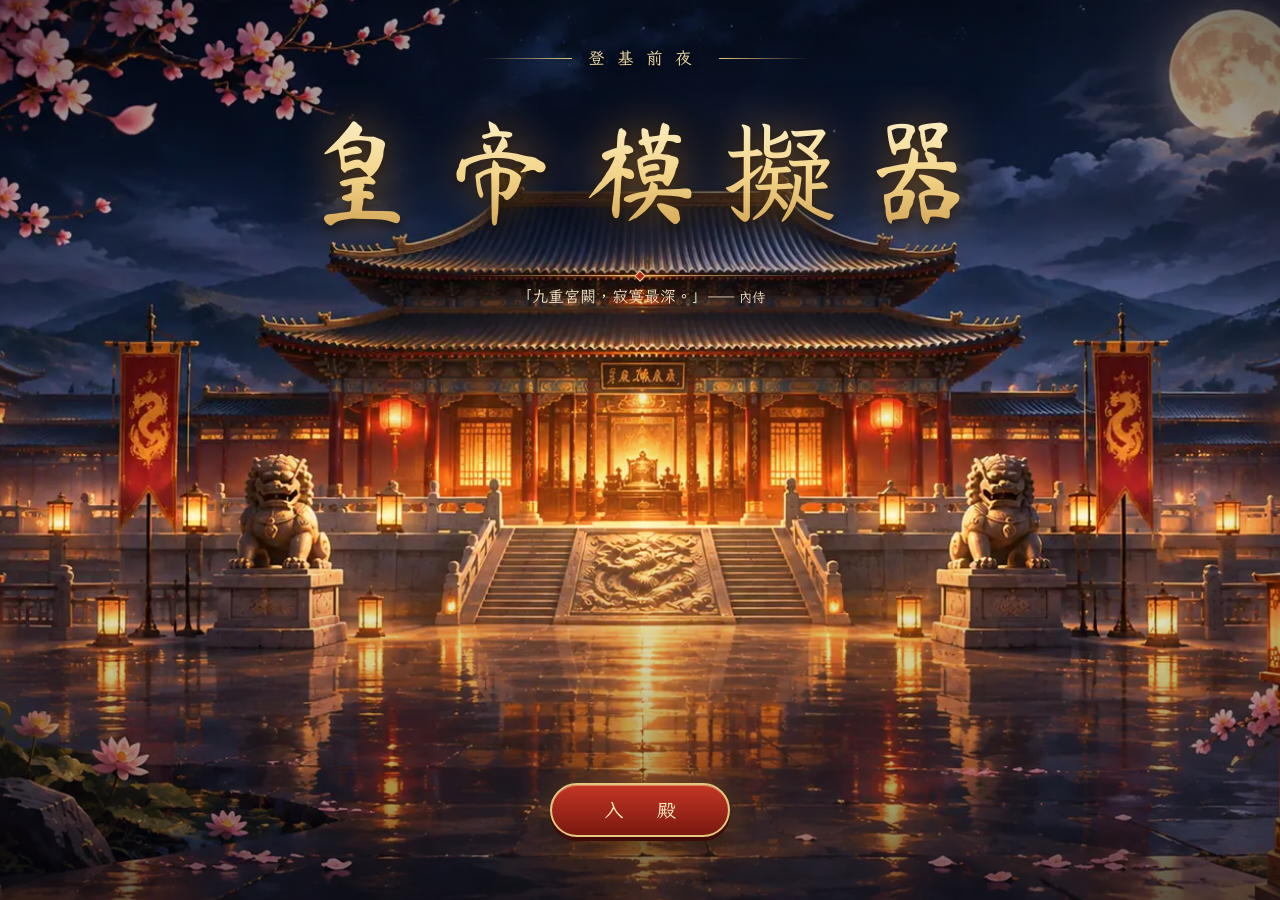
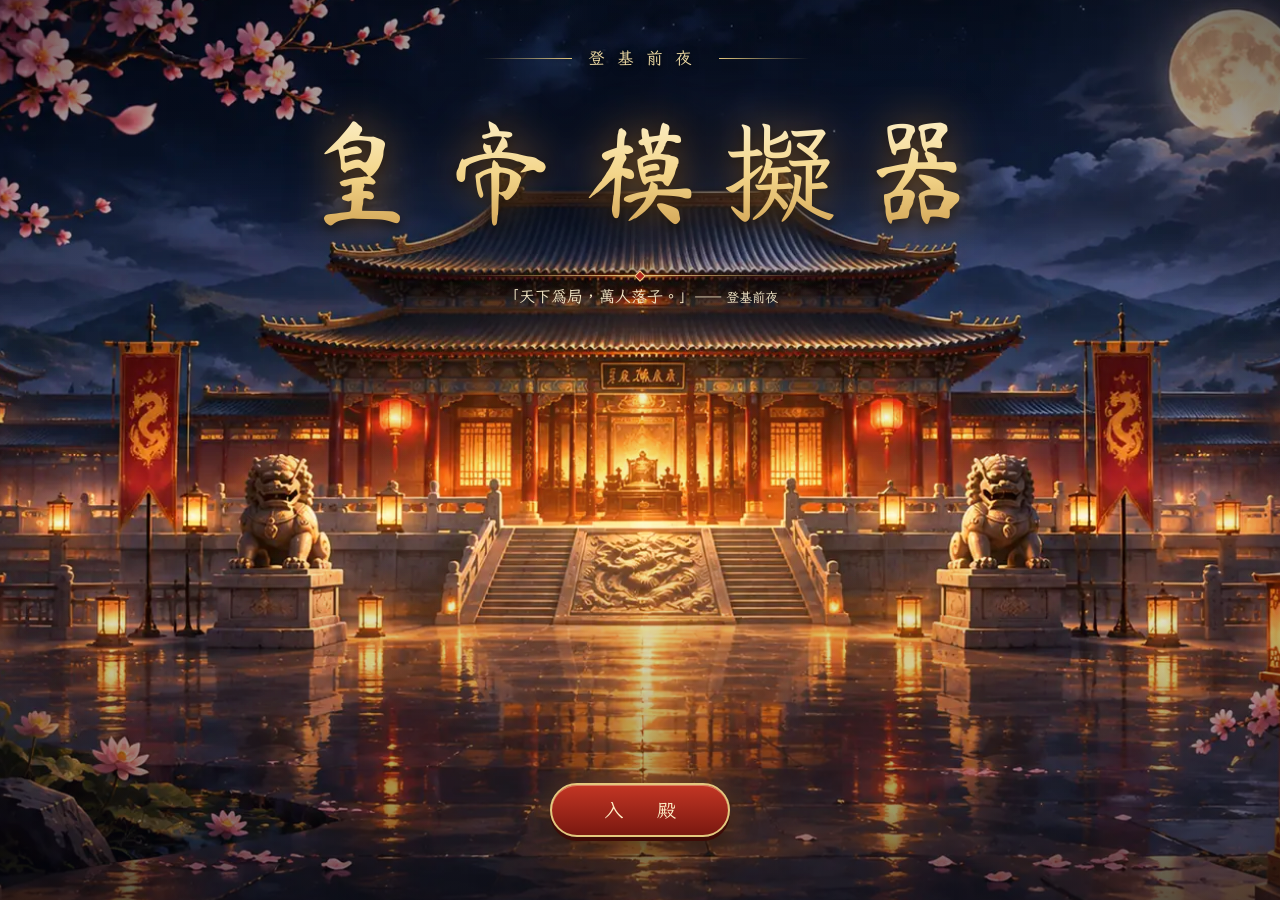
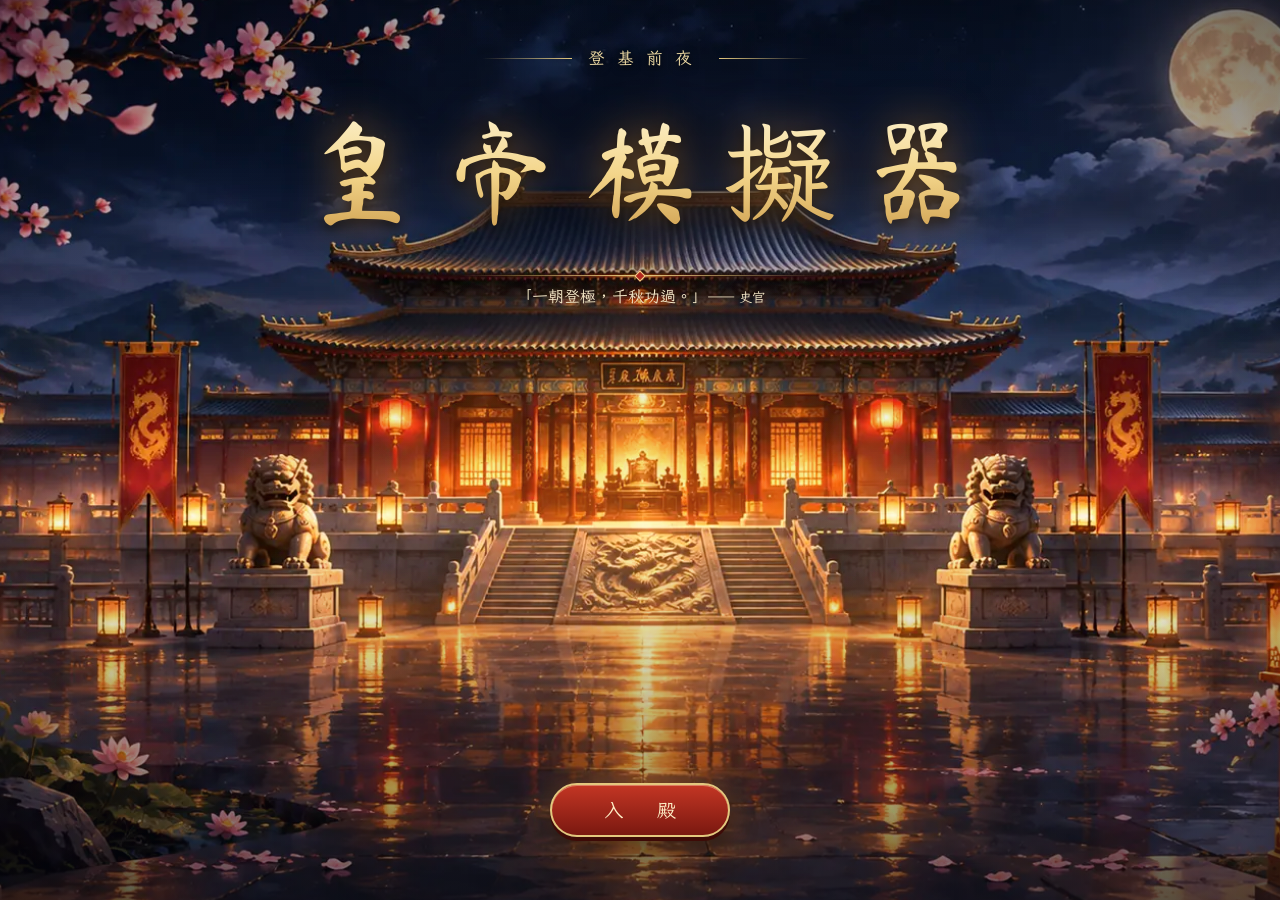
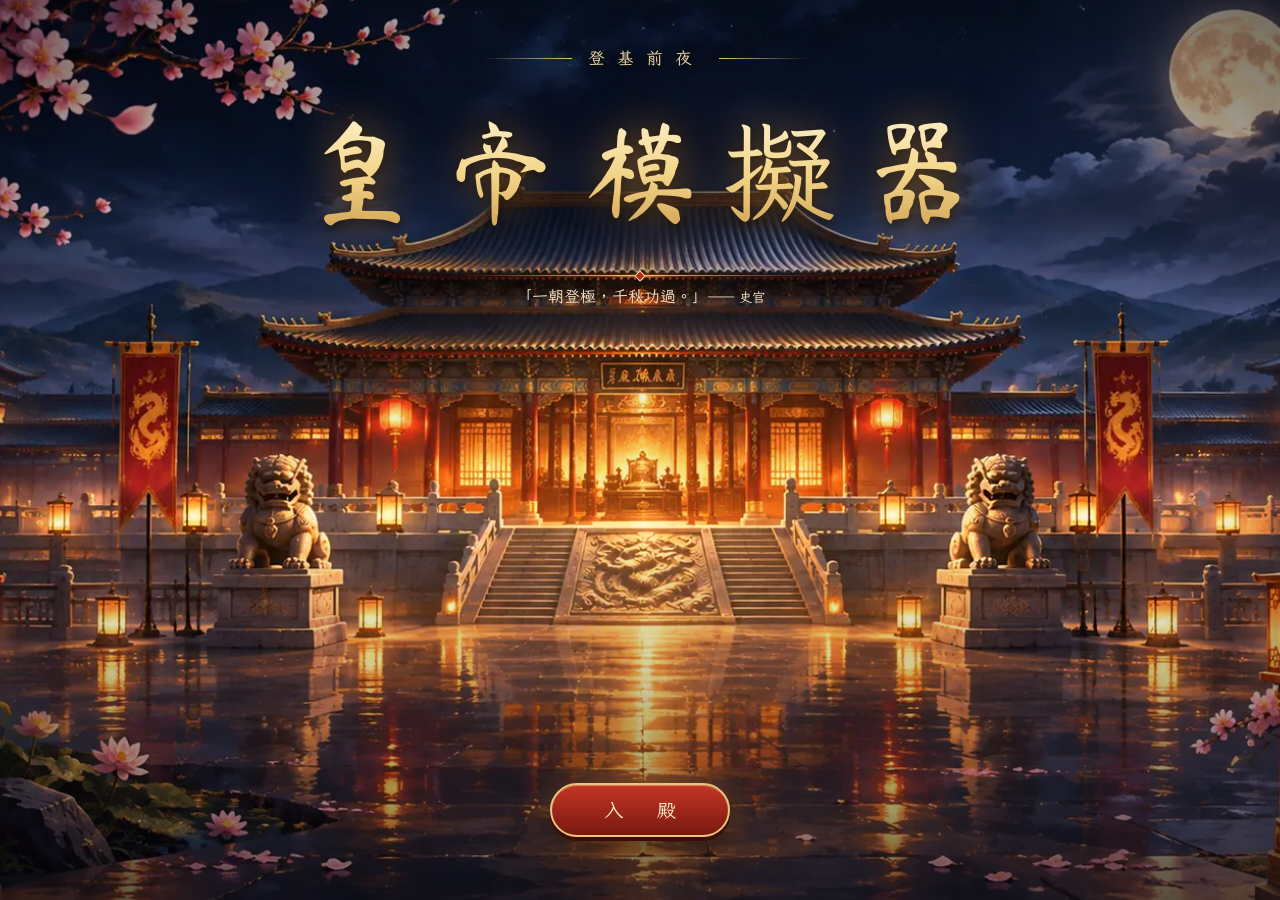
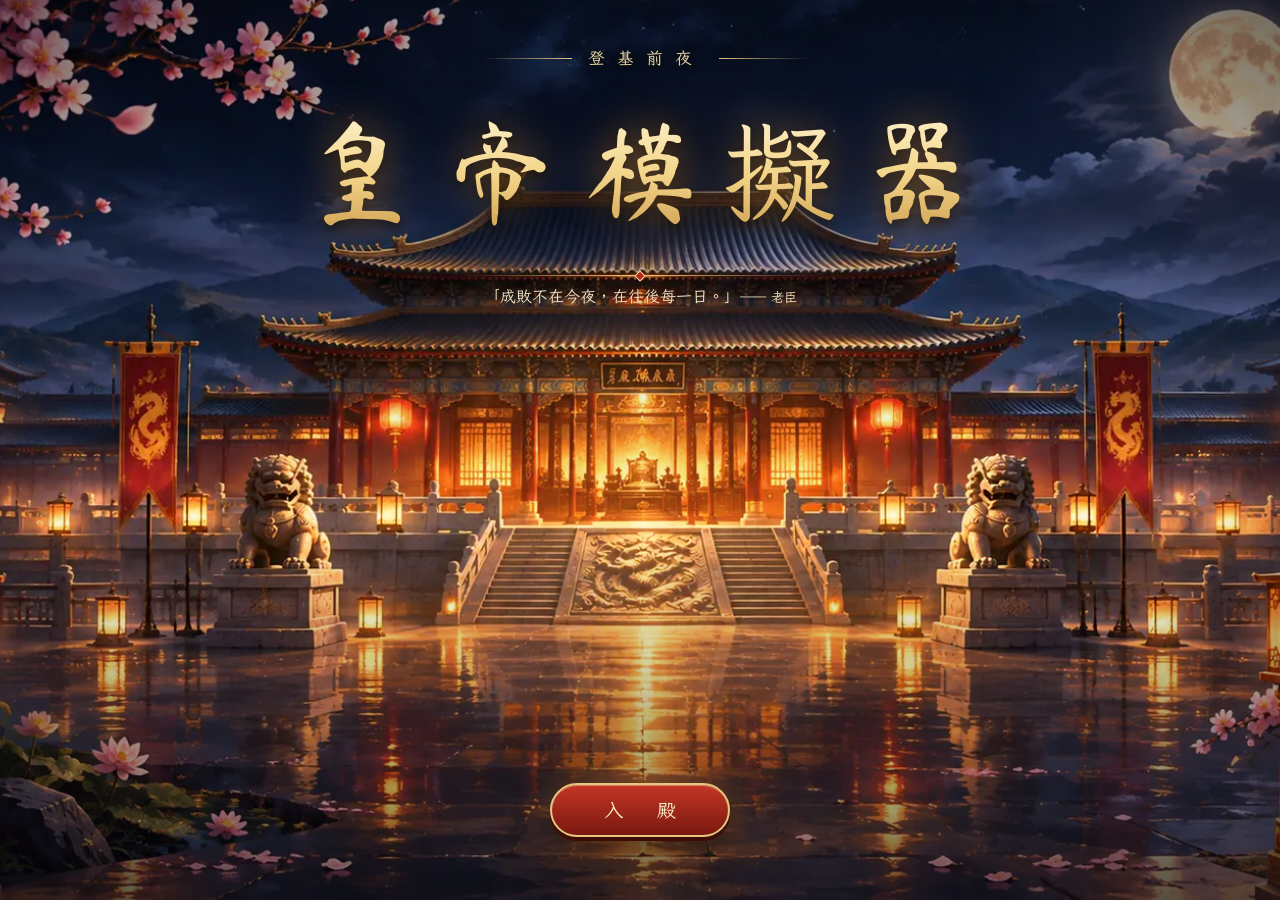
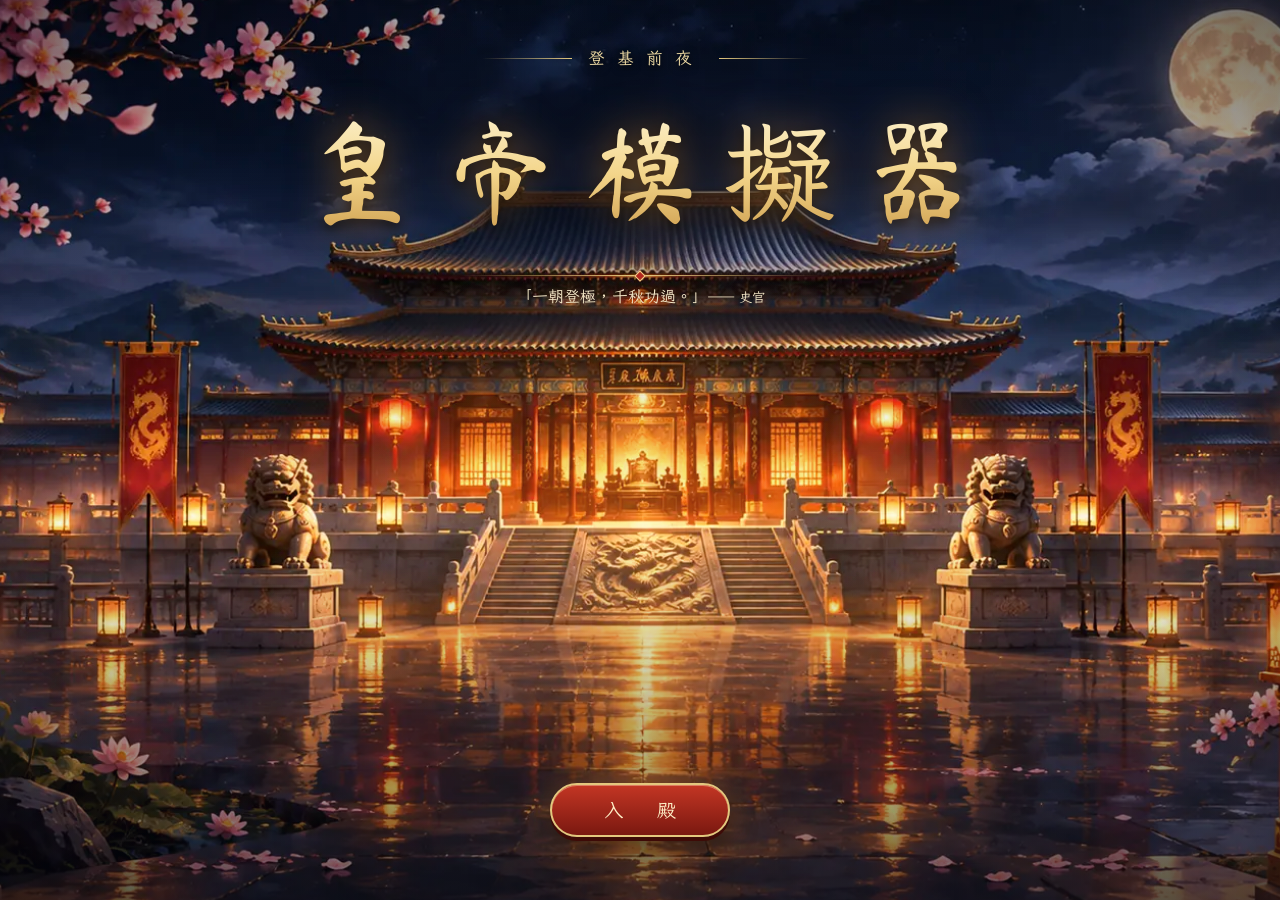
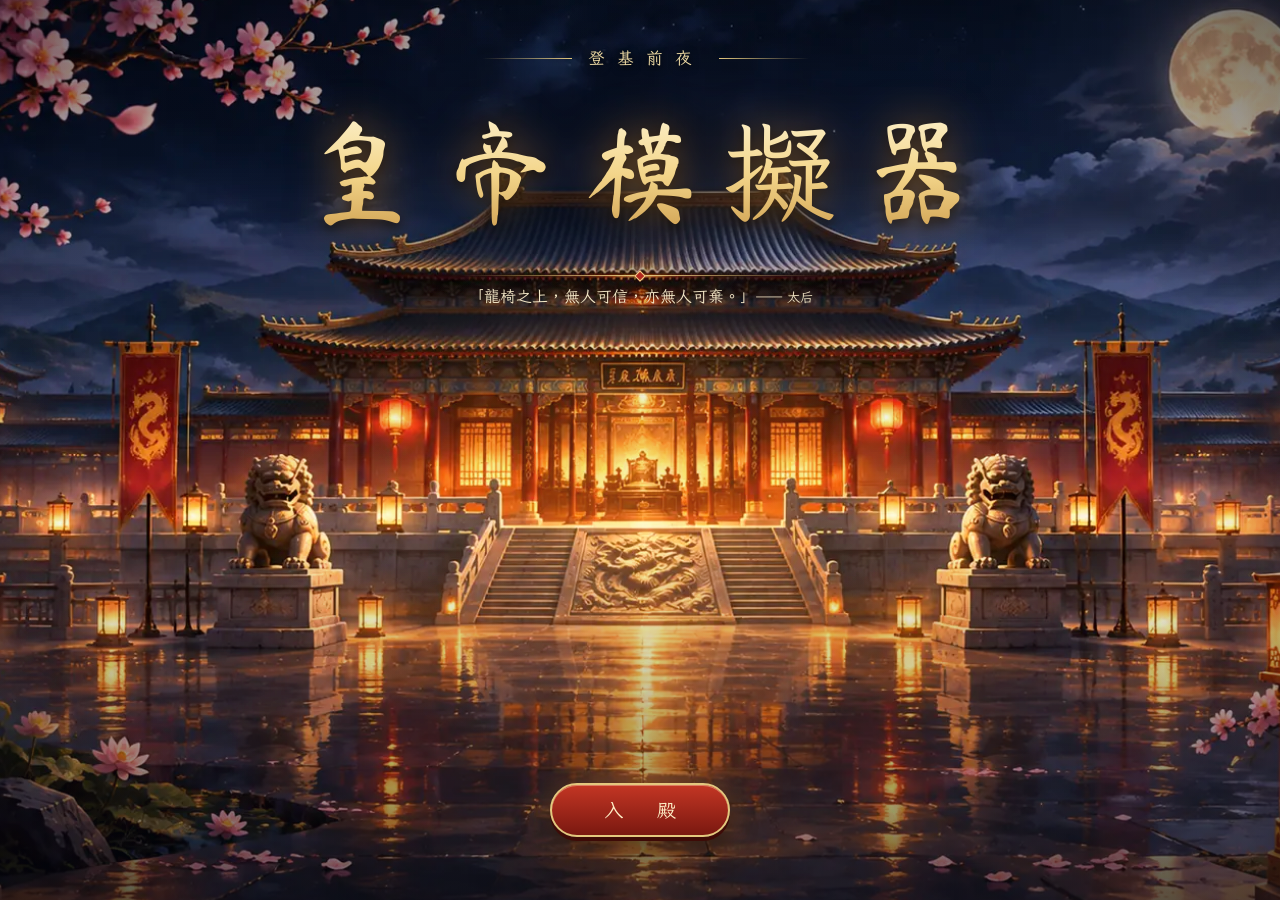
